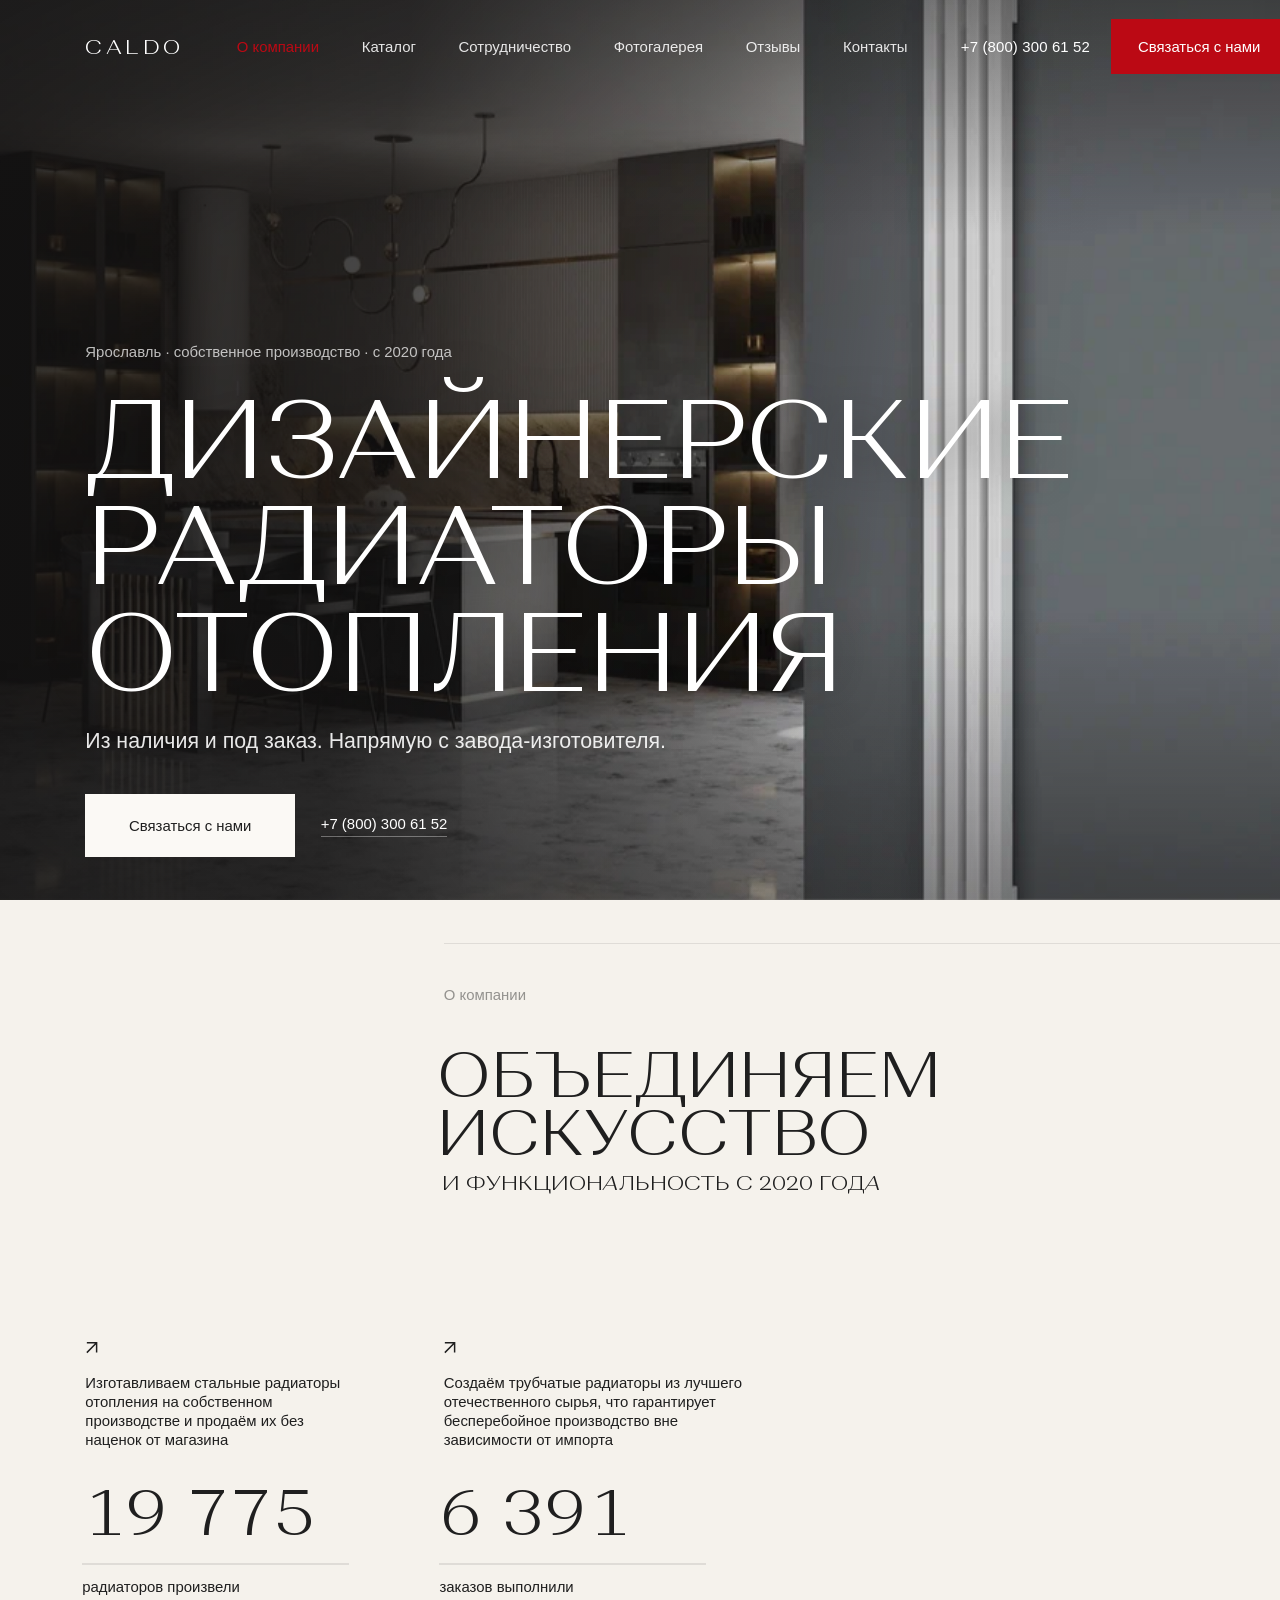
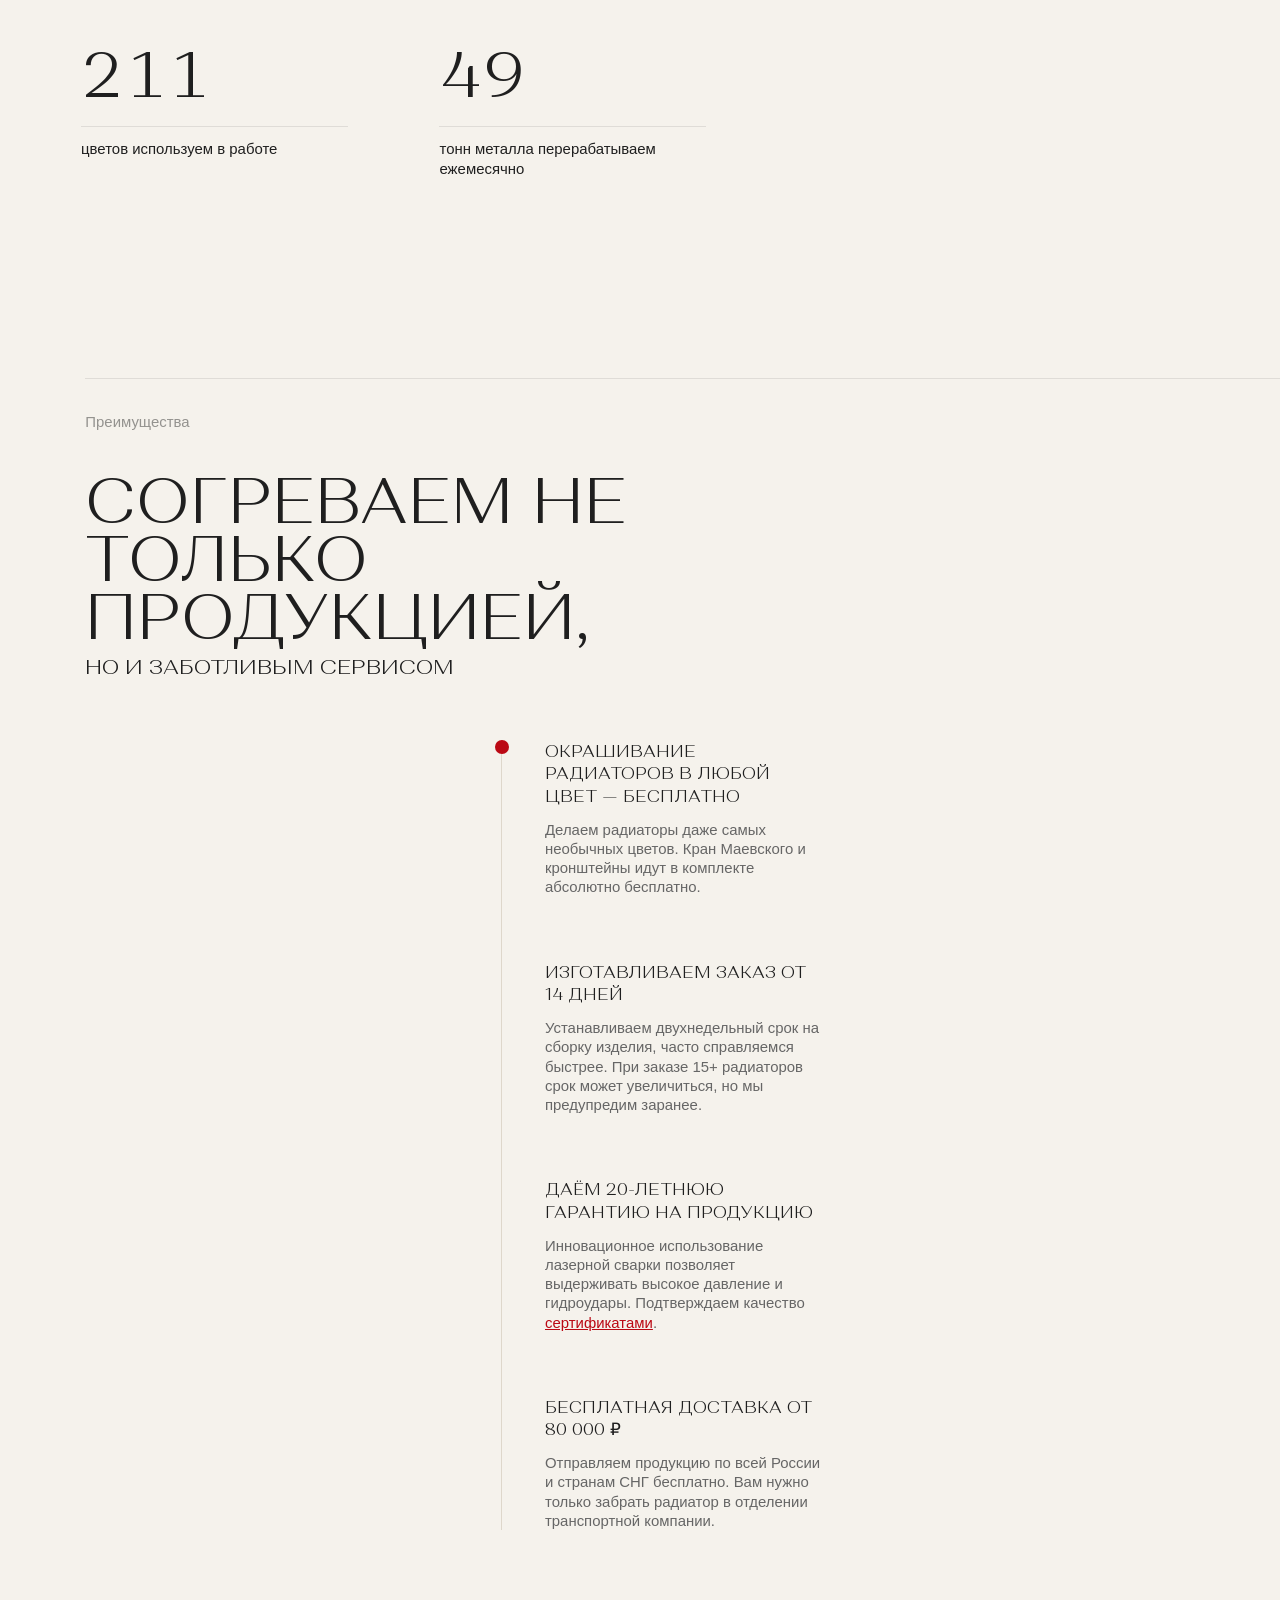
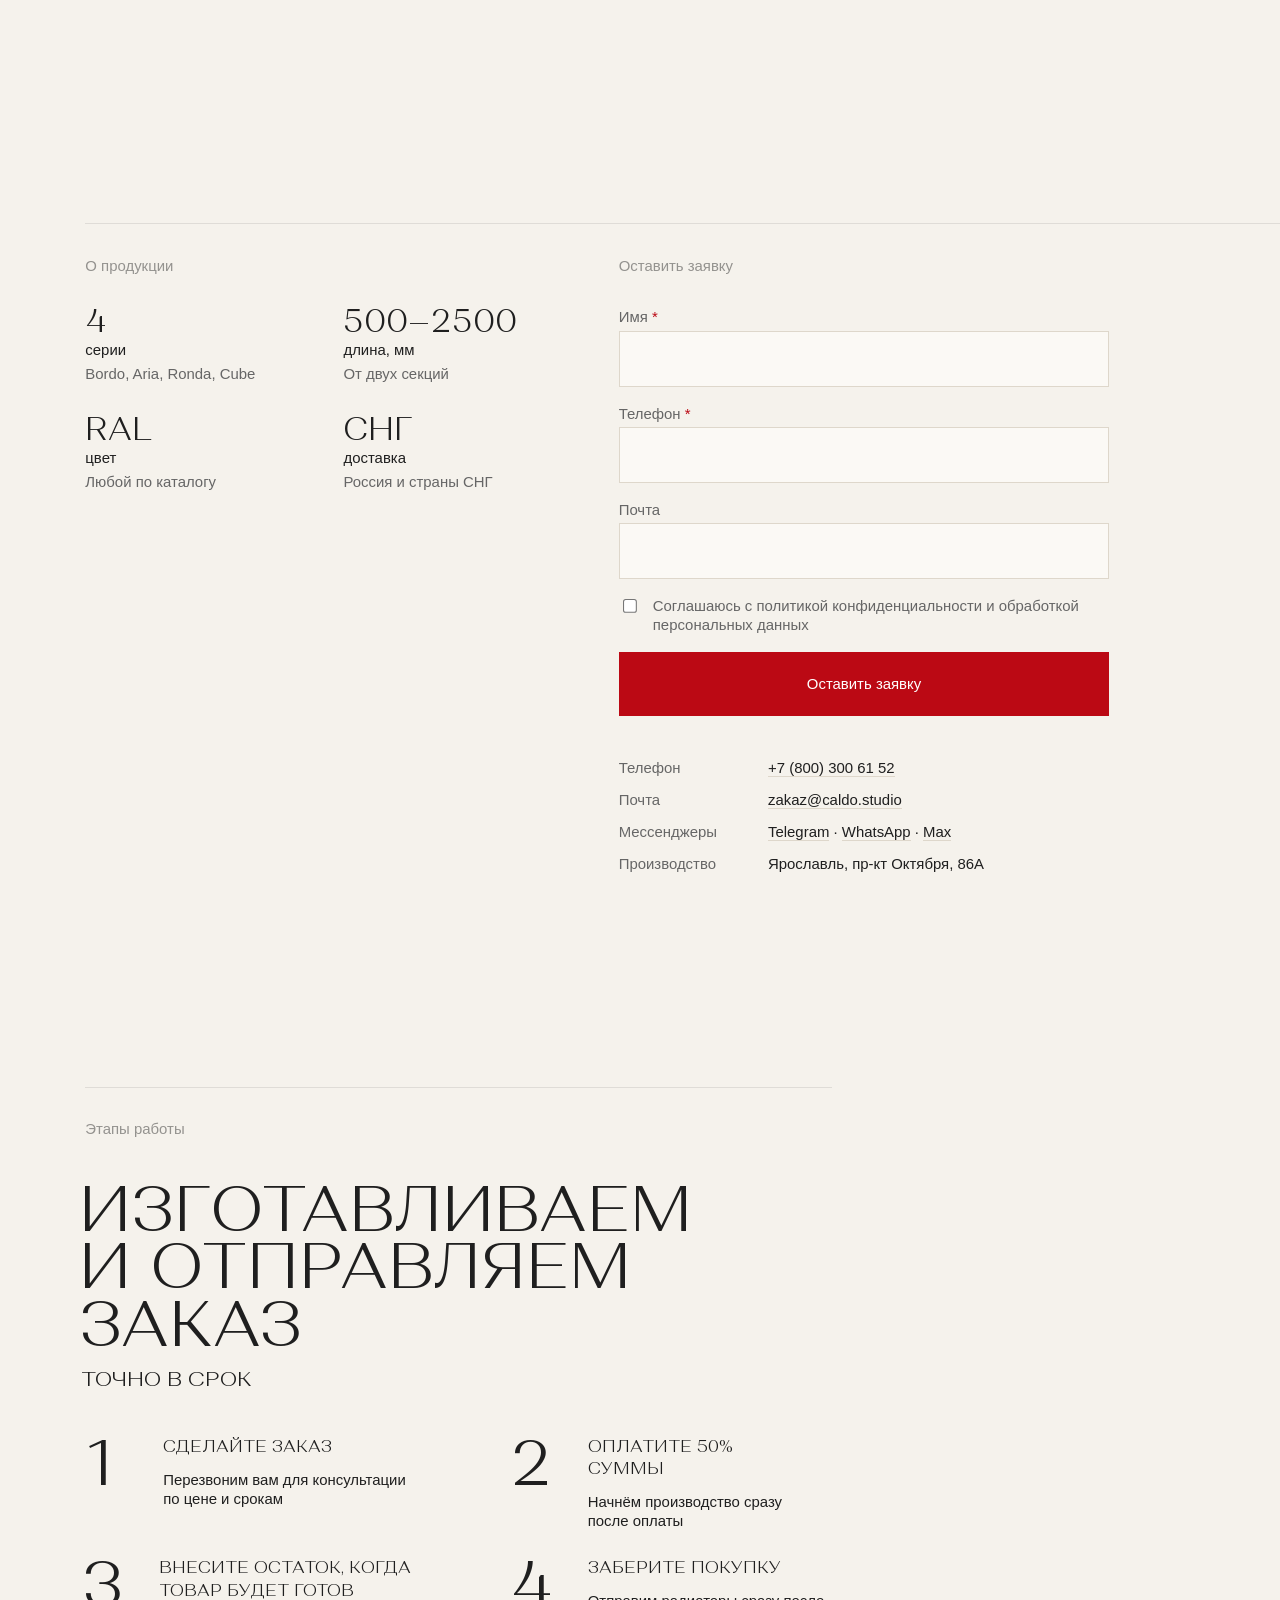
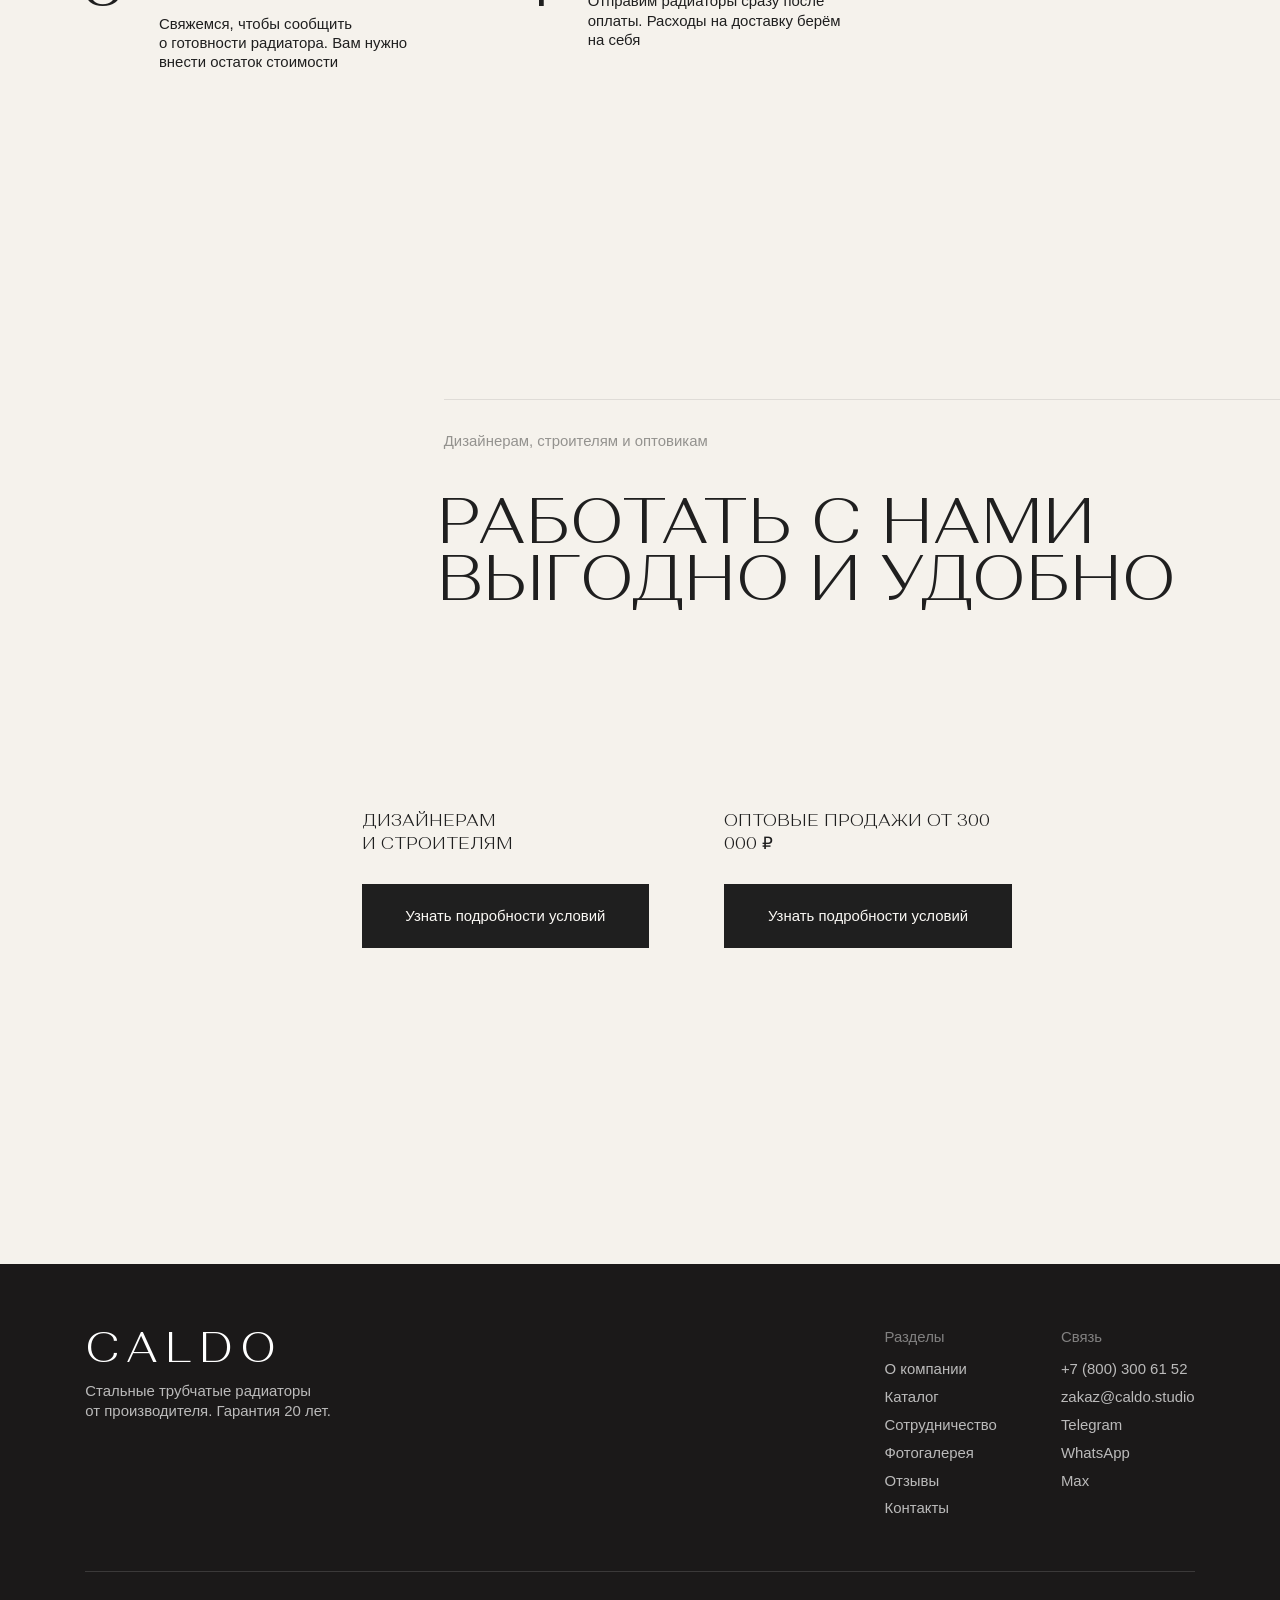
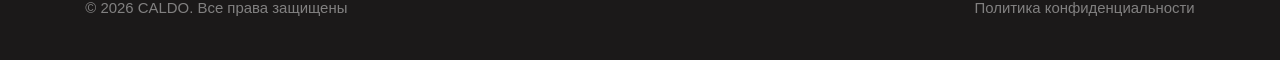
==== index.html @ fa59ad62 "Согласие на тёмной форме белым" ====
<!DOCTYPE html>
<html lang="ru">
<head>
<meta charset="utf-8">
<meta name="viewport" content="width=device-width, initial-scale=1">
<title>CALDO — дизайнерские радиаторы отопления от производителя</title>
<meta name="description" content="Дизайнерские стальные радиаторы отопления из наличия и под заказ. Напрямую с завода-изготовителя в Ярославле. Гарантия 20 лет, бесплатная доставка по РФ.">

<!-- Tilda Sans — тот же источник, что и на текущем сайте caldo.studio.
     Подключён неблокирующим способом: если CDN тормозит, страница всё равно
     рисуется, а на машинах с установленным Tilda Sans шрифт берётся локально. -->
<link rel="preconnect" href="https://static.tildacdn.com" crossorigin>
<link rel="stylesheet" href="https://static.tildacdn.com/css/fonts-tildasans.css" media="print" onload="this.media='all'">
<noscript><link rel="stylesheet" href="https://static.tildacdn.com/css/fonts-tildasans.css"></noscript>
<link rel="stylesheet" href="assets/site.css?v=48">
</head>

<body>
<script>
/* Масштаб макета под ширину окна — то же, что делает модуль ANNEXX на сайте:
   сетка 1200 растягивается на всё окно. Ниже 1200 масштаб не трогаем,
   там работают брейкпоинты. */
(function () {
  var root = document.documentElement;
  function fit() {
    var w = root.clientWidth;
    root.style.setProperty('--k', w >= 1200 ? (w / 1200).toFixed(4) : '1');
  }
  fit();
  addEventListener('resize', fit, { passive: true });
})();
</script>

<header class="header" id="header">
  <div class="shell header__inner">
    <a class="logo" href="index.html" aria-label="CALDO — на главную">Caldo</a>

    <nav class="nav" aria-label="Основная навигация">
      <ul class="nav__list">
        <li class="nav__item"><a class="nav__link" href="index.html" aria-current="page">О компании</a></li>
    <li class="nav__item"><a class="nav__link" href="catalog.html">Каталог</a></li>
    <li class="nav__item"><a class="nav__link" href="partners.html">Сотрудничество</a></li>
    <li class="nav__item"><a class="nav__link" href="gallery.html">Фотогалерея</a></li>
    <li class="nav__item"><a class="nav__link" href="reviews.html">Отзывы</a></li>
    <li class="nav__item"><a class="nav__link" href="contacts.html">Контакты</a></li>
      </ul>
    </nav>

    <div class="header__aside">
      <a class="header__phone" href="tel:+78003006152">+7 (800) 300 61 52</a>
      <a class="btn btn--primary" href="contacts.html">Связаться с нами</a>
      <button class="burger" id="burger" type="button" aria-expanded="false" aria-controls="menu" aria-label="Открыть меню разделов">
        <span></span><span></span><span></span>
      </button>
    </div>
  </div>
</header>

<div class="overlay" id="menu" data-open="false" aria-label="Разделы сайта">
  <ul class="overlay__list">
    <li><a class="overlay__link" href="index.html" aria-current="page">О компании</a></li>
    <li><a class="overlay__link" href="catalog.html">Каталог</a></li>
    <li><a class="overlay__link" href="partners.html">Сотрудничество</a></li>
    <li><a class="overlay__link" href="gallery.html">Фотогалерея</a></li>
    <li><a class="overlay__link" href="reviews.html">Отзывы</a></li>
    <li><a class="overlay__link" href="contacts.html">Контакты</a></li>
  </ul>
  <div class="overlay__contacts">
    <a href="tel:+78003006152">+7 (800) 300 61 52</a>
    <a href="mailto:zakaz@caldo.studio">zakaz@caldo.studio</a>
    <div class="overlay__messengers">
      <a href="https://t.me/caldo_studio" rel="noopener">Telegram</a>
      <a href="https://wa.me/79301040169" rel="noopener">WhatsApp</a>
      <a href="https://max.ru/id760404427099_bot" rel="noopener">Max</a>
    </div>
    <a class="btn btn--primary" href="contacts.html">Связаться с нами</a>
  </div>
</div>

<main id="top">
<!-- ============ ПЕРВЫЙ ЭКРАН ============ -->
  <section class="hero" id="hero">
    <div class="hero__media" role="img" aria-label="Дизайнерский стальной радиатор CALDO в интерьере"></div>
    <div class="hero__scrim" aria-hidden="true"></div>

    <div class="shell hero__inner">
      <div class="hero__content">
        <span class="eyebrow reveal reveal--1">Ярославль · собственное производство · с 2020 года</span>
        <h1 class="hero__title reveal reveal--2">Дизайнерские радиаторы отопления</h1>
        <p class="hero__lead reveal reveal--3">Из наличия и под заказ. Напрямую с завода-изготовителя.</p>
        <div class="hero__actions reveal reveal--4">
          <a class="btn btn--light btn--lg" href="contacts.html">Связаться с нами</a>
          <a class="hero__phone" href="tel:+78003006152">+7 (800) 300 61 52</a>
        </div>
      </div>

    </div>
  </section>

  <!-- ============ О КОМПАНИИ ============
       Артборд rec819904307 по координатам оригинала: сетка 1200,
       высота 911. Добавления по ТЗ идут ниже, отдельными блоками. -->

<!-- ============ О КОМПАНИИ ============
       Артборд rec819904307 по координатам оригинала: сетка 1200,
       высота 911. Добавления по ТЗ идут ниже, отдельными блоками. -->
  <section class="section" id="about">
    <div class="abx">
      <div class="abx__ph abx__ph--1" role="img"
           aria-label="Радиатор CALDO серии Aria в интерьере жилой комнаты"
           style="background-image: url('https://static.tildacdn.com/tild6531-3336-4562-b737-356231393737/ARIA_1_1.jpg')"></div>

      <span class="abx__rule"></span>
      <span class="section__label abx__label">О компании</span>
      <h2 class="section__title abx__title">Объединяем искусство</h2>
      <p class="section__sub abx__sub">и функцион<em>а</em>льность с 2020 год<em>а</em></p>

      <div class="abx__ph abx__ph--2" role="img"
           aria-label="Вертикальный радиатор CALDO Aria у окна"
           style="background-image: url('https://static.tildacdn.com/tild3232-3562-4463-a237-616238326337/ARIA__0000.jpeg')"></div>

      <svg class="abx__arrow abx__arrow--1" viewBox="0 0 24 24" fill="none" aria-hidden="true" focusable="false">
        <path d="M7 7h10v10M17 7L7 17" stroke="currentColor" stroke-width="1.5"/>
      </svg>
      <svg class="abx__arrow abx__arrow--2" viewBox="0 0 24 24" fill="none" aria-hidden="true" focusable="false">
        <path d="M7 7h10v10M17 7L7 17" stroke="currentColor" stroke-width="1.5"/>
      </svg>

      <p class="abx__p abx__p--1">Изготавливаем стальные радиаторы отопления на собственном
        производстве и продаём их без наценок от магазина</p>
      <p class="abx__p abx__p--2">Создаём трубчатые радиаторы из лучшего отечественного сырья,
        что гарантирует бесперебойное производство вне зависимости от импорта</p>

      <!-- Цифра, линия и подпись собраны в один блок: раньше они лежали
           отдельными элементами и на узком экране разъезжались — сначала
           шли обе цифры, потом обе подписи. -->
      <div class="abx__stat abx__stat--1">
        <span class="abx__v about__value" data-count="20000">20 000</span>
        <hr class="abx__hr">
        <span class="abx__c">радиаторов произвели</span>
      </div>
      <div class="abx__stat abx__stat--2">
        <span class="abx__v about__value" data-count="6500">6 500</span>
        <hr class="abx__hr">
        <span class="abx__c">заказов выполнили</span>
      </div>
      <div class="abx__stat abx__stat--3">
        <span class="abx__v about__value" data-count="215">215</span>
        <hr class="abx__hr">
        <span class="abx__c">цветов используем в работе</span>
      </div>
      <div class="abx__stat abx__stat--4">
        <span class="abx__v about__value" data-count="50">50</span>
        <hr class="abx__hr">
        <span class="abx__c">тонн металла перерабатываем ежемесячно</span>
      </div>
    </div>

    <div class="shell">
      <!-- ═══ ДАЛЬШЕ — ДОБАВЛЕНО ПО ТЗ, раздел 1 «Главная страница (О компании)» ═══
           «Главное фото/графика с заголовком» и «Дизайнерские радиаторы… (КНОПКА —
           СВЯЗАТЬСЯ С НАМИ)» закрыты первым экраном. Цифры — выше, с сайта.
           Ниже закрываются остальные пункты, без повторов уже сказанного. -->



      <!-- ТЗ: «наши преимущества». Контент — блок rec819904311 сайта, дословно.
           Композиция та же, что на сайте, но короче: фотографии по краям,
           посередине линия с маркером и четыре пункта. -->
      <div class="advs">
        <span class="rule"></span>
        <span class="section__label">Преимущества</span>
        <h3 class="section__title">Согреваем не только продукцией,</h3>
        <p class="advs__lead">но и заботливым сервисом</p>

        <div class="advs__body">
          <div class="advs__media advs__media--l">
            <div class="advs__ph" role="img" aria-label="Радиатор Bordo в интерьере"
                 style="aspect-ratio: 447/291; background-image: url('https://static.tildacdn.com/tild6532-3335-4834-b564-393137653266/Bordo__2.jpg')"></div>
            <div class="advs__ph" role="img" aria-label="Радиатор Bordo вертикального расположения"
                 style="aspect-ratio: 423/330; background-image: url('https://static.tildacdn.com/tild3266-3063-4362-b931-346164663039/BORDO___1.png')"></div>
          </div>

          <div class="advs__list">
            <span class="adv__runner" aria-hidden="true"></span>
            <div class="adv__item">
              <span class="adv__title">Окрашивание радиаторов в любой цвет — бесплатно</span>
              <span class="adv__text">Делаем радиаторы даже самых необычных цветов. Кран Маевского
                и кронштейны идут в комплекте абсолютно бесплатно.</span>
            </div>
            <div class="adv__item">
              <span class="adv__title">Изготавливаем заказ от 14 дней</span>
              <span class="adv__text">Устанавливаем двухнедельный срок на сборку изделия, часто
                справляемся быстрее. При заказе 15+ радиаторов срок может увеличиться,
                но мы предупредим заранее.</span>
            </div>
            <div class="adv__item">
              <span class="adv__title">Даём 20-летнюю гарантию на продукцию</span>
              <span class="adv__text">Инновационное использование лазерной сварки позволяет
                выдерживать высокое давление и гидроудары. Подтверждаем качество
                <a href="#docs">сертификатами</a>.</span>
            </div>
            <div class="adv__item">
              <span class="adv__title">Бесплатная доставка от 80 000 ₽</span>
              <span class="adv__text">Отправляем продукцию по всей России и странам СНГ бесплатно.
                Вам нужно только забрать радиатор в отделении транспортной компании.</span>
            </div>
          </div>

          <div class="advs__media advs__media--r">
            <div class="advs__ph" role="img" aria-label="Радиатор Cube"
                 style="aspect-ratio: 270/365; background-image: url('https://static.tildacdn.com/tild3438-3763-4839-b536-333234663364/Cube__3.jpg')"></div>
            <div class="advs__ph" role="img" aria-label="Радиатор Ronda"
                 style="aspect-ratio: 300/360; background-image: url('https://static.tildacdn.com/tild3032-3031-4862-a262-356662666336/Ronda__.jpg')"></div>
          </div>
        </div>
      </div>


      <!-- ТЗ: «сфера и направление деятельности», кнопка «СВЯЗАТЬСЯ С НАМИ»,
           ссылки на «О продукции» и «Контакты», гарантия и сертификаты —
           одним блоком в три колонки, а не тремя кусками подряд. -->
      <div class="prod" id="docs">
        <span class="rule"></span>

        <div class="prod__body">
          <div class="prod__col prod__col--facts">
            <span class="section__label">О продукции</span>
            <!-- Раньше это был список строк с тире. Собрано поинтами по образцу
                 уровней вознаграждения: величина, под ней что это, ниже пояснение.
                 Кегль величины 30, а не 60 — блок вспомогательный. -->
            <ul class="prod__points">
              <li>
                <span class="prod__pt-v">4</span>
                <span class="prod__pt-n">серии</span>
                <span class="prod__pt-t">Bordo, Aria, Ronda, Cube</span>
              </li>
              <li>
                <span class="prod__pt-v">500–2500</span>
                <span class="prod__pt-n">длина, мм</span>
                <span class="prod__pt-t">От двух секций</span>
              </li>
              <li>
                <span class="prod__pt-v">RAL</span>
                <span class="prod__pt-n">цвет</span>
                <span class="prod__pt-t">Любой по каталогу</span>
              </li>
              <li>
                <span class="prod__pt-v">СНГ</span>
                <span class="prod__pt-n">доставка</span>
                <span class="prod__pt-t">Россия и страны СНГ</span>
              </li>
            </ul>

          </div>

          <!-- Заявка. Поля и стиль — те же, что в форме на странице контактов -->
          <div class="prod__col prod__col--form">
            <span class="section__label">Оставить заявку</span>
            <form class="form" novalidate>
              <div class="field">
                <label class="field__label" for="lead-name">Имя <i>*</i></label>
                <input id="lead-name" name="name" type="text" autocomplete="name" required>
              </div>
              <div class="field">
                <label class="field__label" for="lead-phone">Телефон <i>*</i></label>
                <input id="lead-phone" name="phone" type="tel" autocomplete="tel" required>
              </div>
              <div class="field">
                <label class="field__label" for="lead-email">Почта</label>
                <input id="lead-email" name="email" type="email" autocomplete="email">
              </div>
              <label class="consent">
                <input type="checkbox" name="consent" required>
                <span>Соглашаюсь с политикой конфиденциальности и обработкой персональных данных</span>
              </label>
              <button class="btn btn--primary btn--lg" type="submit">Оставить заявку</button>
            </form>

            <!-- ТЗ просил ссылку на «Контакты». Ссылка-повтор убрана,
                 вместо неё сами контакты — коротко -->
            <dl class="prod__contacts">
              <dt>Телефон</dt>
              <dd><a href="tel:+78003006152">+7 (800) 300 61 52</a></dd>
              <dt>Почта</dt>
              <dd><a href="mailto:zakaz@caldo.studio">zakaz@caldo.studio</a></dd>
              <dt>Мессенджеры</dt>
              <dd>
                <a href="https://t.me/caldo_studio" rel="noopener">Telegram</a> ·
                <a href="https://wa.me/79301040169" rel="noopener">WhatsApp</a> ·
                <a href="https://max.ru/id760404427099_bot" rel="noopener">Max</a>
              </dd>
              <dt>Производство</dt>
              <dd>Ярославль, пр-кт Октября, 86А</dd>
            </dl>
          </div>
        </div>
      </div>
    </div>
  </section>

  <section class="section section--steps" id="steps">
    <!-- ============ ЭТАПЫ РАБОТЫ ============
         Блок rec819904325: линия 50, надзаголовок 81, заголовок 74/138,
         подстрока 312, четыре шага двумя парами на 376 и 490,
         фотография 879/120 размером 341 × 398. Высота 706. -->
    <div class="steps">
      <span class="steps__rule"></span>
      <span class="section__label steps__label">Этапы работы</span>
      <h2 class="section__title steps__title">Изготавливаем и&nbsp;отправляем заказ</h2>
      <p class="steps__sub">точно в&nbsp;срок</p>

      <div class="steps__item steps__item--1">
        <span class="steps__num">1</span>
        <span class="steps__name">Сделайте заказ</span>
        <p class="steps__text">Перезвоним вам для&nbsp;консультации по&nbsp;цене и&nbsp;срокам</p>
      </div>
      <div class="steps__item steps__item--2">
        <span class="steps__num">2</span>
        <span class="steps__name">Оплатите 50% суммы</span>
        <p class="steps__text">Начнём производство сразу после оплаты</p>
      </div>
      <div class="steps__item steps__item--3">
        <span class="steps__num">3</span>
        <span class="steps__name">Внесите остаток, когда товар будет готов</span>
        <p class="steps__text">Свяжемся, чтобы сообщить о&nbsp;готовности радиатора.
          Вам нужно внести остаток стоимости</p>
      </div>
      <div class="steps__item steps__item--4">
        <span class="steps__num">4</span>
        <span class="steps__name">Заберите покупку</span>
        <p class="steps__text">Отправим радиаторы сразу после оплаты.
          Расходы на&nbsp;доставку берём на&nbsp;себя</p>
      </div>

      <div class="steps__ph" role="img" aria-label="Радиатор CALDO Ronda"
           style="background-image: url('https://static.tildacdn.com/tild3961-6535-4633-b937-613463653738/Ronda___2_1.png')"></div>
    </div>

  </section>

  <section class="section section--deal">
    <!-- ============ РАБОТАТЬ С НАМИ ВЫГОДНО ============
         Блок rec819904326: линия 49, надзаголовок 80, заголовок 410/137,
         фотография 80/285 размером 500 × 416, справа два условия с кнопками.
         «Сотрудничество» у нас одна страница, поэтому обе ведут на неё. -->
    <div class="deal">
      <span class="deal__rule"></span>
      <span class="section__label deal__label">Дизайнерам, строителям и&nbsp;оптовикам</span>
      <h2 class="section__title deal__title">Работать с&nbsp;нами выгодно и&nbsp;удобно</h2>

      <!-- В оригинале у блока два снимка: Cube и Aria. На десктопе они лежат
           друг на друге на 80/285 и подменяются анимацией, на узком экране
           встают в поток — каждый над своим предложением. -->
      <div class="deal__ph deal__ph--1" role="img" aria-label="Радиаторы CALDO Cube на кухне"
           style="background-image: url('https://static.tildacdn.com/tild3732-3738-4634-a366-646633386634/Cube__3_2.png')"></div>
      <div class="deal__offer deal__offer--1">
        <span class="deal__name">Дизайнерам и&nbsp;строителям</span>
        <a class="btn btn--dark btn--lg" href="partners.html">Узнать подробности условий</a>
      </div>

      <div class="deal__ph deal__ph--2" role="img" aria-label="Радиатор CALDO Aria в интерьере"
           style="background-image: url('https://static.tildacdn.com/tild6439-3733-4564-b034-626332636531/Aria__1.jpg')"></div>
      <div class="deal__offer deal__offer--2">
        <span class="deal__name">Оптовые продажи от&nbsp;300 000 ₽</span>
        <a class="btn btn--dark btn--lg" href="partners.html">Узнать подробности условий</a>
      </div>
    </div>
  </section>
</main>

<footer class="footer">
  <div class="shell">
    <div class="footer__top">
      <div>
        <div class="footer__logo">Caldo</div>
        <p>Стальные трубчатые радиаторы<br>от производителя. Гарантия 20 лет.</p>
      </div>
      <div class="footer__cols">
        <div class="footer__col">
          <h4>Разделы</h4>
          <ul>
            <li><a href="index.html">О компании</a></li>
            <li><a href="catalog.html">Каталог</a></li>
            <li><a href="partners.html">Сотрудничество</a></li>
            <li><a href="gallery.html">Фотогалерея</a></li>
            <li><a href="reviews.html">Отзывы</a></li>
            <li><a href="contacts.html">Контакты</a></li>
          </ul>
        </div>
        <div class="footer__col">
          <h4>Связь</h4>
          <ul>
            <li><a href="tel:+78003006152">+7 (800) 300 61 52</a></li>
            <li><a href="mailto:zakaz@caldo.studio">zakaz@caldo.studio</a></li>
            <li><a href="https://t.me/caldo_studio" rel="noopener">Telegram</a></li>
            <li><a href="https://wa.me/79301040169" rel="noopener">WhatsApp</a></li>
            <li><a href="https://max.ru/id760404427099_bot" rel="noopener">Max</a></li>
          </ul>
        </div>
      </div>
    </div>
    <div class="footer__bottom">
      <span>© 2026 CALDO. Все права защищены</span>
      <a href="#">Политика конфиденциальности</a>
    </div>
  </div>
</footer>

<script src="assets/site.js?v=48"></script>
</body>
</html>
---- assets/site.css ----
/* ============================================================
   CALDO · прототип по ТЗ
   Токены — из дизайн-системы CALDO (31 переменная, см. AUDIT_LEGACY.md)
   ============================================================ */

/* Alethia Next — лицензионный веб-шрифт из поставки клиента.
   Лицензия: prototype/fonts/Web Font EULA 1.7.1.txt */
@font-face {
  font-family: 'Alethia Next Web';
  /* Файл взят с сайта клиента: поставка в prototype/fonts была другой
     сборкой — та же гарнитура, но у́же на 13 %, из-за чего заголовки
     набирались короче оригинала и иначе переносились. */
  src: url('../fonts/AlethiaNext-Light.woff') format('woff'),
       url('../fonts/alethianext-light-webfont.woff2') format('woff2');
  font-weight: 300;
  font-style: normal;
  font-display: swap;
}
/* Курсив: им набраны буквы «а» в «функционАльность» и «годА» — на сайте
   это отдельный шрифтовой файл, а не наклон, сделанный браузером */
@font-face {
  font-family: 'Alethia Next Web';
  src: url('../fonts/AlethiaNext-LightIta.woff') format('woff'),
       url('../fonts/alethianext-lightitalic-webfont.woff2') format('woff2');
  font-weight: 300;
  font-style: italic;
  font-display: swap;
}

:root {
  /* --- цвет: палитра ДС --- */
  --primary:      #1f1f1f;
  --dark:         #1b1919;
  --dark-hover:   #363636;
  --mid:          #3b3b3b;
  --muted:        #666666;
  --disabled:     #8c8c8c;
  --border:       #ded7cb;   /* тёплая граница вместо нейтральной */
  /* ТЗ: «тёплый оттенок бежеватый, но тогда ВЕЗДЕ, на всех блоках».
     На сайте бежа нет: 30 блоков залиты #f7f9f8, а body — чистый #ffffff,
     он и просвечивает «белыми участками». Здесь один фон на всю страницу. */
  --bg-light:     #f5f2ec;   /* основной беж */
  --bg-subtle:    #efeade;   /* беж на полтона глубже — подложки */
  --card:         #fbf9f5;   /* поверхности: карточки, поля, селекты */
  --white:        #ffffff;
  --accent:       #bb0914;   /* фирменный красный ДС */
  --accent-dark:  #8f0710;

  /* --- шкала отступов ДС --- */
  --s1: 4px;  --s2: 8px;  --s3: 12px; --s4: 16px; --s5: 20px;
  --s6: 24px; --s8: 30px; --s10: 40px; --s12: 50px;
  --s16: 60px; --s20: 80px; --s24: 100px;

  --radius-none: 0;
  --radius-sm: 4px;
  --radius-full: 9999px;

  --shell: 1200px;              /* ДС: контейнер 1200 */
  --gutter: var(--s20);         /* ДС: поле слева 80 */


  /* Рёбра: шаг вертикальных волосков = ритм секций радиатора */
  --rib-color: rgba(31, 31, 31, .07);

  /* Главная картинка. Заменяется одной строкой, когда заказчик пришлёт 3D. */
  /* Снимок первого экрана заменён по ТЗ: радиатор виден чётко */
  --hero-image: url('img/hero-kitchen.png');   /* путь считается от site.css */

  --font-display: 'Alethia Next Web', 'Alethia Next', 'AlethiaNext', Georgia, serif;
  --font-body: 'TildaSans', 'Tilda Sans', -apple-system, 'Segoe UI', Roboto, sans-serif;

  --header-h: 88px;
}

*, *::before, *::after { box-sizing: border-box; }

html { scroll-behavior: smooth; scroll-padding-top: var(--header-h); }
@media (prefers-reduced-motion: reduce) { html { scroll-behavior: auto; } }

/* ============================================================
   Масштаб макета. На сайте стоит модуль ANNEXX: макет нарисован на
   сетке 1200 и растягивается на всю ширину окна — при окне 1424
   всё крупнее в 1,19 раза. Без этого прототип выглядит у́же оригинала.
   Коэффициент считает скрипт внизу страницы.
   ============================================================ */
html { overflow-y: scroll; }   /* иначе появление полосы меняет ширину и масштаб пляшет */
body { zoom: var(--k, 1); }

body {
  margin: 0;
  background: var(--bg-light);
  color: var(--primary);
  font-family: var(--font-body);
  font-weight: 300;
  font-size: 14px;    /* ДС: основной текст 14 / 18 */
  line-height: 1.3;
  -webkit-font-smoothing: antialiased;
}

img { max-width: 100%; display: block; }
a { color: inherit; }

:focus-visible {
  outline: 2px solid var(--accent);
  outline-offset: 3px;
}

.shell {
  width: 100%;
  max-width: var(--shell);
  margin-inline: auto;
  padding-inline: var(--gutter);
}

.visually-hidden {
  position: absolute; width: 1px; height: 1px;
  margin: -1px; padding: 0; overflow: hidden;
  clip: rect(0 0 0 0); white-space: nowrap; border: 0;
}

/* ============================================================
   Шапка
   Решение по навигации: >=960 — полоса, <960 — бургер и оверлей.
   Представления взаимоисключающие, дублирования нет.
   ============================================================ */
.header {
  position: fixed;
  inset: 0 0 auto 0;
  z-index: 100;
  height: var(--header-h);
  display: flex;
  align-items: center;
  transition: background-color .3s ease, border-color .3s ease;
  border-bottom: 1px solid transparent;
}
.header--solid {
  background: rgba(245, 242, 236, .92);
  backdrop-filter: blur(12px);
  border-bottom-color: var(--border);
}
.header__inner {
  display: flex;
  align-items: center;
  gap: var(--s8);
  width: 100%;
}

.logo {
  font-family: var(--font-display);
  font-weight: 300;
  font-size: 20px; line-height: 1;
  letter-spacing: .16em;
  text-transform: uppercase;
  text-decoration: none;
  color: var(--white);
  transition: color .3s ease;
  flex: 0 0 auto;
}
.header--solid .logo { color: var(--primary); }

.nav { margin-inline: auto; }
.nav__list {
  display: flex;
  align-items: center;
  list-style: none;
  margin: 0;
  padding: 0;
}
.nav__link {
  display: block;
  padding: var(--s2) var(--s5);
  font-size: 14px;
  line-height: 1.3;
  white-space: nowrap;           /* «О компании» ломалось на две строки */
  text-decoration: none;
  color: rgba(255,255,255,.88);
  transition: color .2s ease;
}
.header--solid .nav__link { color: var(--muted); }
.nav__link:hover { color: var(--white); }
.header--solid .nav__link:hover { color: var(--accent); }

.header__aside {
  display: flex;
  align-items: center;
  gap: var(--s5);
  flex: 0 0 auto;
}
.header__phone {
  font-size: 14px;
  letter-spacing: .01em;
  text-decoration: none;
  white-space: nowrap;
  color: var(--white);
  transition: color .2s ease;
}
.header--solid .header__phone { color: var(--primary); }
.header__phone:hover { color: var(--accent); }

/* Кнопки */
.btn {
  display: inline-flex;
  align-items: center;
  justify-content: center;
  gap: var(--s2);
  padding: 16px var(--s6);
  line-height: 18px;
  border: 1px solid transparent;
  border-radius: var(--radius-none);
  font-family: var(--font-body);
  font-weight: 300;
  font-size: 14px;   /* ДС: кнопка TildaSans 14 */
  text-decoration: none;
  white-space: nowrap;
  cursor: pointer;
  transition: background-color .2s ease, color .2s ease, border-color .2s ease;
}
.btn--primary { background: var(--accent); color: var(--white); }
.btn--primary:hover { background: var(--accent-dark); }
.btn--light { background: var(--card); color: var(--primary); }
/* Было: на ховере кнопка становилась почти чёрной и растворялась
   в тёмном первом экране. Красный виден на любой подложке. */
.btn--light:hover { background: var(--accent); color: var(--white); }
.btn--dark { background: var(--primary); color: var(--card); }
.btn--dark:hover { background: #363636; color: var(--white); }
.btn--ghost { background: transparent; color: var(--primary); border-color: var(--primary); }
.btn--ghost:hover { background: var(--primary); color: var(--white); }
.btn--lg { padding: 20px var(--s10); font-size: 14px; }

/* Бургер */
.burger {
  display: none;
  width: 44px; height: 44px;
  padding: 0;
  background: none;
  border: 0;
  cursor: pointer;
  position: relative;
}
.burger span {
  position: absolute;
  left: 10px;
  width: 24px; height: 1px;
  background: var(--white);
  transition: transform .3s ease, opacity .2s ease, background-color .3s ease;
}
.header--solid .burger span { background: var(--primary); }
.burger span:nth-child(1) { top: 17px; }
.burger span:nth-child(2) { top: 22px; }
.burger span:nth-child(3) { top: 27px; }
.burger[aria-expanded="true"] span { background: var(--primary); }
.burger[aria-expanded="true"] span:nth-child(1) { transform: translateY(5px) rotate(45deg); }
.burger[aria-expanded="true"] span:nth-child(2) { opacity: 0; }
.burger[aria-expanded="true"] span:nth-child(3) { transform: translateY(-5px) rotate(-45deg); }

/* Поле в 80 держим только на широком экране — ДС даёт его для ≥1200 */
@media (max-width: 1199px) { :root { --gutter: var(--s10); } }

@media (max-width: 959px) {
  :root { --header-h: 72px; --gutter: var(--s5); }
  .nav, .header__aside .header__phone, .header__aside .btn { display: none; }
  /* бургер лежит внутри header__aside, поэтому вправо прижимаем сам
     блок: без этого он вставал вплотную к логотипу */
  .header__aside { margin-left: auto; }
  .burger { display: block; }
}

/* Мобильный оверлей — то же меню, второе состояние */
.overlay {
  position: fixed;
  inset: 0;
  z-index: 90;
  background: var(--bg-light);
  padding: calc(var(--header-h) + var(--s8)) var(--s5) var(--s10);
  display: flex;
  flex-direction: column;
  gap: var(--s6);
  overflow-y: auto;
  transform: translateX(100%);
  transition: transform .35s cubic-bezier(.4, 0, .2, 1);
}
.overlay[data-open="true"] { transform: translateX(0); }
.overlay__list { list-style: none; margin: 0; padding: 0; }
.overlay__list li + li { border-top: 1px solid var(--border); }
.overlay__link {
  display: block;
  padding: var(--s4) 0;
  font-family: var(--font-display);
  font-size: 24px;
  letter-spacing: .02em;
  text-transform: uppercase;
  text-decoration: none;
}
.overlay__contacts { display: flex; flex-direction: column; gap: var(--s3); margin-top: auto; }
.overlay__contacts a { text-decoration: none; font-size: 16px; }
.overlay__messengers { display: flex; gap: var(--s4); flex-wrap: wrap; }
.overlay__messengers a { font-size: 14px; color: var(--muted); }
@media (min-width: 960px) { .overlay { display: none; } }

/* ============================================================
   Первый экран
   ТЗ: картинка по длине на страницу, фокус на радиатор,
   заголовок с кнопкой действия, подложка под текстом.
   ============================================================ */
.hero {
  position: relative;
  min-height: calc(100svh / var(--k, 1));
  display: flex;
  align-items: flex-end;
  overflow: hidden;
  color: var(--white);
}
.hero__media {
  position: absolute;
  inset: 0;
  background-image: var(--hero-image);
  background-size: cover;
  background-position: 62% center;   /* кадр держит радиатор в правой трети */
  transform: scale(1.06);
  animation: heroZoom 1.6s cubic-bezier(.22, 1, .36, 1) forwards;
}
@keyframes heroZoom { to { transform: scale(1); } }

/* На телефоне кадр 1:1 обрезается по высоте, и при 62 % в окно попадала
   кухня, а радиатор уходил за правый край. Смещаем кадр на него — ТЗ
   требует, чтобы на первом экране был виден именно радиатор. */
@media (max-width: 639px) {
  .hero__media { background-position: 78% 45%; }
}

/* Подложка: слева плотнее — там текст. Требование ТЗ про читаемость. */
.hero__scrim {
  position: absolute;
  inset: 0;
  background:
    /* слева, под текстом, интерьер уходит в тень; справа радиатор остаётся
       в фокусе — затемнение туда почти не доходит */
    linear-gradient(96deg, rgba(20,19,19,.88) 0%, rgba(20,19,19,.78) 30%, rgba(20,19,19,.42) 52%, rgba(20,19,19,.06) 68%, rgba(20,19,19,0) 82%),
    linear-gradient(180deg, rgba(20,19,19,.45) 0%, rgba(20,19,19,0) 26%, rgba(20,19,19,0) 68%, rgba(20,19,19,.4) 100%);
}
.hero__inner {
  position: relative;
  z-index: 2;
  width: 100%;
  padding-top: calc(var(--header-h) + var(--s16));
  padding-bottom: var(--s10);
}
.hero__content { max-width: 780px; }

.eyebrow {
  display: block;
  font-size: 14px; line-height: 17px;    /* ДС: надзаголовок */
  color: rgba(255,255,255,.72);
  margin: 0 0 var(--s6);
}
.hero__title {
  font-family: var(--font-display);
  font-weight: 300;
  font-size: 104px;
  line-height: .96;
  letter-spacing: -.01em;
  text-transform: uppercase;
  margin: 0 0 var(--s6);
  text-shadow: 0 2px 40px rgba(27,25,25,.35);
}
.hero__lead {
  font-size: 20px; line-height: 18px;    /* ДС: подзаголовок 20 / 18 */
  color: rgba(255,255,255,.9);
  max-width: none;
  margin: 0 0 var(--s10);
}
.hero__actions {
  display: flex;
  align-items: center;
  gap: var(--s6);
  flex-wrap: wrap;
}
.hero__phone {
  font-size: 14px; line-height: 18px;
  text-decoration: none;
  color: var(--white);
  border-bottom: 1px solid rgba(255,255,255,.35);
  padding-bottom: 2px;
  transition: border-color .2s ease;
}
.hero__phone:hover { border-bottom-color: var(--white); }

/* Появление первого экрана */
.reveal { opacity: 0; transform: translateY(18px); animation: reveal .8s cubic-bezier(.22,1,.36,1) forwards; }
.reveal--1 { animation-delay: .15s; }
.reveal--2 { animation-delay: .28s; }
.reveal--3 { animation-delay: .40s; }
.reveal--4 { animation-delay: .52s; }
@keyframes reveal { to { opacity: 1; transform: none; } }

@media (prefers-reduced-motion: reduce) {
  .reveal { opacity: 1; transform: none; animation: none; }
  .hero__media { transform: none; animation: none; }
  .overlay { transition: none; }
}

/* ============================================================
   Секции-заглушки под остальные разделы ТЗ
   ============================================================ */
.section {
  position: relative;
  z-index: 2;
  padding-block: 50px 100px;    /* ДС: линия-разделитель на 50 от верха блока */
}
/* Разделитель над блоком: короткая линия ~700, а не полоса во всю ширину */
.rule, .section > .shell::before {
  content: "";
  display: block; height: 1px;
  width: calc(100% + var(--gutter));   /* от поля до края окна, как в оригинале */
  background: var(--primary); opacity: .1;
  margin-bottom: 31px;          /* ДС: надзаголовок на 81 */
}
#about > .shell::before { content: none; }
#about { padding-top: 0; }   /* артборд сам держит вертикаль от нуля */

.section__head {
  display: flex;
  align-items: baseline;
  justify-content: space-between;
  gap: var(--s6);
  flex-wrap: wrap;
  margin-bottom: var(--s10);
}
/* ДС: надзаголовок раздела — TildaSans 14/17, opacity .45, обычный регистр */
.section__label {
  display: block;
  font-size: 14px;
  line-height: 17px;
  color: var(--primary);
  opacity: .45;
}
.section__title {
  font-family: var(--font-display);
  font-weight: 300;
  font-size: 60px;                       /* ДС: 60 / 40 / 40 / 28 */
  line-height: .9;
  text-transform: uppercase;
  max-width: 700px;             /* ДС: перенос как в оригинале */
  margin: var(--s10) 0 0;       /* ДС: надзаголовок 81 → H2 138 */
  flex: 1 1 100%;
}
.section__sub {
  font-family: var(--font-display);
  font-weight: 300;
  font-size: 20px;                       /* ДС: 20 / 18 / 18 / 16 */
  line-height: .9;
  text-transform: uppercase;
  max-width: 700px;
  margin: 10px 0 var(--s8);     /* ДС: H2 246 → подзаголовок 256 */
}
.section__note { max-width: 62ch; color: var(--muted); font-size: 14px; line-height: 1.3; margin: 0 0 var(--s8); }


/* ============================================================
   О компании — артборд rec819904307 по координатам сетки 1200.
   Замерено с живого сайта: высота блока 911, фото 80/29 и 780/312,
   линия 416/40, надзаголовок 81, H2 138 шириной 580, подзаголовок 256,
   стрелки 409, абзацы 443, цифры 548 и 700, линии 612 и 764.
   ============================================================ */
.abx { position: relative; width: 1200px; height: 911px; margin-inline: auto; overflow: hidden; }
.abx > * { position: absolute; margin: 0; }

.abx__ph { background-size: cover; background-position: center; }
.abx__ph--1 { left: 80px;  top: 29px;  width: 270px; height: 360px; }
.abx__ph--2 { left: 780px; top: 312px; width: 342px; height: 410px; }

.abx__rule  { left: 416px; top: 40px;  width: 1200px; height: 1px; background: var(--primary); opacity: .1; }
.abx__label { left: 416px; top: 81px;  width: 300px; }
.abx__title { left: 410px; top: 138px; width: 580px; }
.abx__sub   { left: 414px; top: 256px; width: 430px; }
.abx__sub em { font-style: italic; }

.abx__arrow { width: 22px; height: 22px; color: var(--primary); top: 409px; }
.abx__arrow--1 { left: 75px; }
.abx__arrow--2 { left: 411px; }

.abx__p { top: 443px; font-size: 14px; line-height: 18px; }
.abx__p--1 { left: 80px;  width: 258px; }
.abx__p--2 { left: 416px; width: 298px; }

/* Пара «цифра — линия — подпись». Координаты из артборда: 548 и 700
   по вертикали, 77 и 412 по горизонтали. */
.abx__stat { display: grid; gap: 0; align-content: start; width: 260px; }
.abx__stat--1 { left: 77px;  top: 548px; }
.abx__stat--2 { left: 412px; top: 548px; }
.abx__stat--3 { left: 76px;  top: 700px; }
.abx__stat--4 { left: 412px; top: 700px; }

.abx__v {
  font-family: var(--font-display); font-weight: 300;
  font-size: 60px; line-height: 54px;
  font-variant-numeric: tabular-nums;
}

.abx__stat .abx__hr { position: static; width: 250px; margin: var(--s5) 0 var(--s3); }
.abx__hr { width: 250px; height: 1px; border: 0; background: var(--primary); opacity: .1; }

.abx__c { font-size: 14px; line-height: 18px; }

/* Ниже 1200 артборд разворачивается в поток.
   Фотографии уходят вниз, под цифры: на узком экране снимок над
   заголовком висел сам по себе — непонятно, к какому блоку он
   относится. В оригинале мобильной версии фото тоже идёт после цифр,
   как иллюстрация к уже прочитанному. */
@media (max-width: 1199px) {
  .abx {
    width: auto; height: auto; padding-inline: var(--gutter);
    display: grid; grid-template-columns: 1fr 1fr; gap: var(--s8) var(--s10);
    align-items: start;
  }
  .abx > * { position: static !important; width: auto !important; }
  /* Порядок — как в мобильной версии сайта: заголовок, оба абзаца со
     стрелками, первый снимок, цифры, второй снимок. Цифры идут по
     колонкам десктопа (20 000 и 215 слева, 6 500 и 50 справа), а не
     построчно — иначе на планшете пары разъезжаются. */
  .abx__rule     { order: 1; grid-column: 1 / span 2; }
  .abx__label    { order: 2; grid-column: 1 / span 2; }
  .abx__title    { order: 3; grid-column: 1 / span 2; }
  .abx__sub      { order: 4; grid-column: 1 / span 2; }
  .abx__arrow--1 { order: 5; }
  .abx__p--1     { order: 6; }
  .abx__arrow--2 { order: 7; }
  .abx__p--2     { order: 8; }
  .abx__ph--1    { order: 9;  grid-column: 1 / span 2; }
  .abx__stat--1  { order: 10; }
  .abx__stat--3  { order: 11; }
  .abx__stat--2  { order: 12; }
  .abx__stat--4  { order: 13; }
  .abx__ph--2    { order: 14; grid-column: 1 / span 2; }
  /* Вертикальный кадр 3:4 занимал почти весь экран телефона */
  .abx__ph { height: auto !important; aspect-ratio: 4 / 3; }
  .abx__arrow { width: 22px !important; height: 22px; margin-bottom: calc(-1 * var(--s4)); }
  .abx__stat .abx__hr { width: 100%; }
}
@media (max-width: 639px) {
  .abx { grid-template-columns: 1fr; }
  .abx > * { grid-column: 1; }
}

/* ============================================================
   Преимущества — композиция сайта, но короче оригинала:
   свой разделитель и заголовок, вертикальная линия с красным
   маркером посередине, пункты справа от неё, фотографии по краям.
   Кегли пунктов — как в оригинале: 16 / 21 капсом и 14 / 18.
   ============================================================ */
.advs { margin-top: var(--s24); }
.advs__lead {
  font-family: var(--font-display); font-weight: 300;
  font-size: 20px; line-height: 18px;    /* ДС: подзаголовок */
  text-transform: uppercase;
  max-width: 700px;
  margin: 10px 0 0;
}
.advs__body {
  display: grid;
  grid-template-columns: 340px 1fr 300px;
  column-gap: var(--s12);
  align-items: start;
  margin-top: var(--s16);
}
.advs__media { display: grid; gap: var(--s12); }
.advs__media--r { padding-top: var(--s24); }
.advs__ph { background-size: cover; background-position: center; }

/* Лента пунктов: линия слева, маркер едет по ней при скролле */
.advs__list {
  position: relative;
  border-left: 1px solid var(--border);
  padding-left: var(--s10);
  display: grid; gap: var(--s16);
}
.advs__list .adv__runner { position: absolute; left: -7px; top: 0; }

/* ============================================================
   О продукции — один блок вместо трёх кусков вразброс.
   Три колонки сетки 1200: факты · гарантия · сертификат.
   Гарантия набрана тем же приёмом, что цифры «О компании»
   (ui/counter из UI Kit: Alethia 60), поэтому блок читается
   как часть страницы, а не как вставка.
   ============================================================ */
.prod { margin-top: var(--s24); }
.prod__body {
  display: grid; grid-template-columns: 500px 1fr;
  column-gap: 0; align-items: start;
  margin-top: var(--s8);
}
.prod__col { display: grid; align-content: start; }
.prod__col--facts { width: 460px; }
.prod__col--term  { width: 300px; }

/* Поинты «О продукции»: величина — что это — пояснение.
   Тот же приём, что в уровнях вознаграждения, только вдвое мельче:
   30 против 60, блок вспомогательный и не должен спорить с заголовком. */
.prod__points {
  list-style: none; margin: 0; padding: 0;
  display: grid; grid-template-columns: 1fr 1fr; gap: var(--s8) var(--s6);
}
.prod__points li { display: grid; gap: var(--s1); }
.prod__pt-v {
  font-family: var(--font-display); font-weight: 300;
  font-size: 30px; line-height: 27px;
  font-variant-numeric: tabular-nums;
}
.prod__pt-n { font-size: 14px; line-height: 18px; }
.prod__pt-t { font-size: 14px; line-height: 18px; color: var(--muted); }

/* Контакты коротко — вместо ссылки-повтора «Контакты» */
.prod__contacts {
  margin: var(--s10) 0 0;
  display: grid; grid-template-columns: 120px 1fr; gap: var(--s3) var(--s5);
  font-size: 14px; line-height: 18px;
}
.prod__contacts dt { color: var(--muted); }
.prod__contacts dd { margin: 0; }
.prod__contacts a { color: inherit; text-decoration: none; border-bottom: 1px solid var(--border); }
.prod__contacts a:hover { color: var(--accent); border-bottom-color: var(--accent); }

/* Заявка справа от фактов. Поля те же, что в форме контактов */
.prod__col--form { width: 460px; }
.prod__col--form .form { max-width: none; }
/* Надзаголовок — первая строка каждой колонки, поэтому «О продукции»
   и «Оставить заявку» стоят на одной линии */
.prod__col > .section__label { display: block; margin-bottom: var(--s8); }

@media (max-width: 1199px) {
  .prod__body { grid-template-columns: 1fr 1fr; row-gap: var(--s12); column-gap: var(--s10); }
  .prod__col--facts, .prod__col--form { width: auto; }
}
@media (max-width: 639px) {
  .prod__body { grid-template-columns: 1fr; }
}

/* Ниже 1200 фотографии и пункты чередуются — фото, пункт, фото, пункт,
   как в мобильной версии сайта. Раньше все четыре снимка стояли
   отдельными пачками до и после текста и ни к чему не относились.
   display: contents вынимает фото и пункты из своих контейнеров,
   и они становятся соседями в одной колонке. */
@media (max-width: 1199px) {
  /* align-items из базового правила — start; во флексе это схлопнуло бы
     фото по ширине до нуля, а с ним и высоту по aspect-ratio */
  .advs__body { display: flex; flex-direction: column; gap: var(--s10); align-items: stretch; }
  .advs__media, .advs__list { display: contents; }
  .advs__list .adv__runner { display: none; }   /* бегунок живёт на линии, а линии тут нет */
  .advs__media--r { padding-top: 0; }
  .advs__ph { aspect-ratio: 4 / 3 !important; }

  .advs__media--l .advs__ph:nth-of-type(1) { order: 1; }
  .advs__list .adv__item:nth-of-type(1)    { order: 2; }
  .advs__media--l .advs__ph:nth-of-type(2) { order: 3; }
  .advs__list .adv__item:nth-of-type(2)    { order: 4; }
  .advs__media--r .advs__ph:nth-of-type(1) { order: 5; }
  .advs__list .adv__item:nth-of-type(3)    { order: 6; }
  .advs__media--r .advs__ph:nth-of-type(2) { order: 7; }
  .advs__list .adv__item:nth-of-type(4)    { order: 8; }

  .prod__body { grid-template-columns: 1fr; row-gap: var(--s10); }
}
@media (max-width: 639px) {
  .docs__row { grid-template-columns: 1fr; }
}

/* Преимущества — композиция блока rec819904311: фотоколлаж по краям,
   в центре вертикальная линия с красным маркером и четыре пункта */
.adv__ph { background-size: cover; background-position: center; }
.adv__list { position: relative; }
/* Красный маркер едет по линии при скролле — как в оригинале */
.adv__runner {
  position: absolute;
  left: calc(-1 * var(--s8) - 7px + var(--s8) - 32px);
  left: -7px;
  top: 0;
  width: 13px; height: 13px;
  border-radius: 50%;
  background: var(--accent);
  will-change: transform;
}
.adv__item {
  position: relative;
  opacity: 0;
  transform: translateY(28px);
  transition: opacity .7s ease, transform .7s cubic-bezier(.22, 1, .36, 1);
}
.adv__item.is-in { opacity: 1; transform: none; }
.adv__ph { will-change: transform; }

@media (prefers-reduced-motion: reduce) {
  .adv__item { opacity: 1; transform: none; transition: none; }
  .adv__runner { display: none; }
}
.adv__title {
  display: block;
  font-family: var(--font-display); font-weight: 300;
  font-size: 16px; line-height: 21px;    /* ДС: 16 / 21 */
  text-transform: uppercase;
  margin-bottom: var(--s3);
}
.adv__text { display: block; font-size: 14px; line-height: 18px; color: var(--muted); }
.adv__text a { color: var(--accent); }

@media (max-width: 959px) {
  .adv { grid-template-columns: 1fr 1fr; column-gap: var(--s6); row-gap: var(--s10); }
  .adv__media { grid-template-columns: 1fr 1fr; gap: var(--s4); grid-column: 1 / span 2; margin-top: 0; }
  .adv__media--l { order: 1; }
  .adv__list { order: 2; grid-column: 1 / span 2; margin-top: 0; gap: var(--s12); }
  .adv__media--r { order: 3; }
}

/* Добавлено по ТЗ — в оригинале в блоке нет ни кнопки, ни ссылок */
.about__actions {
  display: flex; align-items: center; gap: var(--s6); flex-wrap: wrap;
  margin-top: var(--s16); padding-top: var(--s8);
  border-top: 1px solid var(--border);
}
.about__link { font-size: 14px; text-decoration: none; border-bottom: 1px solid var(--border); padding-bottom: 2px; }
.about__link:hover { color: var(--accent); border-bottom-color: var(--accent); }
.about__docs { margin-top: var(--s10); max-width: 60ch; }
.about__docs h3 {
  font-size: 14px; line-height: 17px;    /* ДС: надзаголовок */
  color: var(--disabled); font-weight: 300; margin: 0 0 var(--s3);
}
.about__docs p { margin: 0 0 var(--s4); color: var(--muted); }

/* Между 960 и 1199 колонки становятся тянущимися: фиксированные 336/364/342
   в контейнер уже не помещаются */
@media (max-width: 1199px) {
  .about { grid-template-columns: 1fr 1fr 300px; column-gap: var(--s8); }
  .about__photo--1 { width: auto; }
  .rule, .section > .shell::before { width: 100%; }
}

@media (max-width: 959px) {
  .about { grid-template-columns: 1fr 1fr; column-gap: var(--s10); row-gap: var(--s8); }
  .about__photo--1 { grid-column: 1 / span 2; aspect-ratio: 16 / 9; }
  .about__head { grid-column: 1 / span 2; grid-row: 2; }
  .about__col--1 { grid-row: 3; }
  .about__col--2 { grid-row: 3; }
  .about__photo--2 { grid-column: 1 / span 2; grid-row: 4; aspect-ratio: 16 / 9; }
  .about__fig--1, .about__fig--2 { grid-row: 5; }
  .about__fig--3, .about__fig--4 { grid-row: 6; }
}
@media (max-width: 479px) {
  .about { grid-template-columns: 1fr; }
  .about__photo--1, .about__head, .about__photo--2 { grid-column: 1; }
  .about__col--1, .about__col--2,
  .about__fig--1, .about__fig--2, .about__fig--3, .about__fig--4 { grid-column: 1; grid-row: auto; }
}


/* Кегли по брейкпоинтам — ДС. Раньше это делал clamp, но под масштабом
   макета vw-единицы считаются дважды, поэтому значения заданы явно. */
@media (max-width: 1199px) {
  .section__title, .about__value { font-size: 40px; line-height: 36px; }
  .section__sub, .about__subtitle { font-size: 18px; line-height: 16px; }
  .hero__title { font-size: clamp(40px, 7.2vw, 104px); }
}
@media (max-width: 639px) {
  .section__title, .about__value { font-size: 28px; line-height: 25px; }
  .section__sub, .about__subtitle { font-size: 16px; line-height: 14px; }
}

/* ============================================================
   Линейки — переделка блоков rec819904313 / rec819904314 / t744 / t030
   ============================================================ */
.tabs {
  display: flex; flex-wrap: wrap;
  border-bottom: 1px solid var(--border);
  margin: var(--s10) 0 var(--s10);
}
.tab {
  appearance: none; background: none; cursor: pointer;
  border: 0; border-bottom: 1px solid transparent; margin-bottom: -1px;
  font-family: var(--font-display); font-weight: 300;
  font-size: 16px; line-height: 21px; letter-spacing: .06em; text-transform: uppercase;
  color: var(--muted);
  padding: var(--s4) var(--s10) var(--s4) 0;
  transition: color .2s ease, border-color .2s ease;
}
.tab + .tab { padding-left: var(--s10); }
.tab:hover { color: var(--primary); }
.tab[aria-selected="true"] { color: var(--primary); border-bottom-color: var(--primary); }

.product { display: grid; grid-template-columns: 2fr 1fr; gap: var(--s12); align-items: start; }
.product__photo {
  aspect-ratio: 4 / 3;
  background-size: cover; background-position: center;
  background-color: var(--bg-subtle);
}
.product__thumbs { display: flex; gap: var(--s2); margin-top: var(--s2); }
.product__thumb {
  width: 92px; aspect-ratio: 1;
  background-size: cover; background-position: center;
  cursor: pointer; opacity: .55;
  border: 0; padding: 0;
  transition: opacity .2s ease, outline-color .2s ease;
  outline: 1px solid transparent;
}
.product__thumb:hover { opacity: .85; }
.product__thumb.is-on { opacity: 1; outline-color: var(--primary); }

.product__name {
  font-family: var(--font-display); font-weight: 300;
  font-size: 20px; line-height: 18px;    /* ДС: подзаголовок */
  text-transform: uppercase; margin: 0;
}
.product__sku { font-size: 14px; color: var(--muted); margin-top: var(--s2); }
.product__price {
  font-family: var(--font-display); font-weight: 300;
  font-size: 20px; line-height: 18px; font-variant-numeric: tabular-nums;
  color: var(--accent); margin-top: var(--s5);
}
.product__pricenote { font-size: 14px; color: var(--muted); margin-top: var(--s2); }

.opts { display: grid; gap: var(--s4); margin-top: var(--s6); }
.opt { display: grid; gap: var(--s1); }
.opt > span { font-size: 14px; color: var(--muted); }
.opt select {
  height: 46px; padding: 0 var(--s3);
  border: 1px solid var(--border); border-radius: var(--radius-none);
  background: var(--card); color: var(--primary);
  font-family: var(--font-body); font-weight: 300; font-size: 14px; line-height: 18px;
}
.opt select:focus { border-color: var(--primary); outline: none; }

.product__result {
  margin-top: var(--s5); padding: var(--s4) 0;
  border-top: 1px solid var(--border); border-bottom: 1px solid var(--border);
  font-size: 14px;
}
.product__cta { margin-top: var(--s6); width: 100%; }
.product__hint { font-size: 14px; color: var(--muted); margin: var(--s3) 0 0; }

.product__desc { margin-top: var(--s10); max-width: 78ch; color: var(--muted); }
.product__desc b { color: var(--primary); font-weight: 300; }
/* Параметры серии: подпись полужирная, значение обычным — как в оригинале */
.params { display: grid; gap: var(--s1); margin-top: var(--s6); font-size: 14px; line-height: 18px; }
.params p { margin: 0; }
.params b { font-weight: 600; }

/* Примечания под параметрами */
.notes { display: grid; gap: var(--s3); margin-top: var(--s6); font-size: 14px; line-height: 18px; }
.notes p { margin: 0; }


.stub {
  border: 1px dashed var(--border);
  padding: var(--s10);
  color: var(--disabled);
  font-size: 14px;
}

.rating { display: flex; align-items: baseline; gap: var(--s4); margin-bottom: var(--s6); }
.rating__score { font-family: var(--font-display); font-size: 60px; line-height: .9; }
.rating__meta { color: var(--muted); font-size: 14px; }
.sources { display: flex; gap: var(--s6); flex-wrap: wrap; margin-bottom: var(--s8); }
.sources a { font-size: 14px; }

/* Форма */
.form { display: grid; gap: var(--s4); max-width: 460px; }
.field { display: flex; flex-direction: column; gap: var(--s1); }
.field__label { font-size: 14px; color: var(--muted); }
.field__label i { font-style: normal; color: var(--accent); }
.field input {
  height: 52px;
  padding: 0 var(--s4);
  border: 1px solid var(--border);
  border-radius: var(--radius-none);
  background: var(--card);
  font-family: var(--font-body);
  font-weight: 300;
  font-size: 16px;
  color: var(--primary);
}
.field input:focus { border-color: var(--primary); outline: none; }
.consent { display: flex; gap: var(--s3); align-items: flex-start; font-size: 14px; color: var(--muted); }
.consent input { margin-top: 3px; }

.contacts-grid { display: grid; grid-template-columns: 1fr 1fr; gap: var(--s16); }
@media (max-width: 959px) { .contacts-grid { grid-template-columns: 1fr; gap: var(--s10); } }
.contact-block + .contact-block { margin-top: var(--s8); }
.contact-block h3 {
  font-size: 14px; line-height: 17px;    /* ДС: надзаголовок */
  color: var(--disabled); margin: 0 0 var(--s2); font-weight: 300;
}
.contact-block p, .contact-block a { margin: 0; font-size: 14px; text-decoration: none; }
.contact-block a:hover { color: var(--accent); }

/* Подвал */
.footer {
  position: relative;
  z-index: 2;
  background: var(--dark);
  color: rgba(255,255,255,.7);
  padding-block: var(--s16) var(--s10);
  font-size: 14px;
}
.footer a { text-decoration: none; }
.footer a:hover { color: var(--white); }
.footer__top { display: flex; justify-content: space-between; gap: var(--s10); flex-wrap: wrap; margin-bottom: var(--s12); }
.footer__logo { font-family: var(--font-display); font-size: 40px; line-height: .9; letter-spacing: .16em; color: var(--white); text-transform: uppercase; }
.footer__cols { display: flex; gap: var(--s16); flex-wrap: wrap; }
.footer__col h4 { font-size: 14px; line-height: 17px;    /* ДС: надзаголовок */ color: rgba(255,255,255,.45); margin: 0 0 var(--s3); font-weight: 300; }
.footer__col ul { list-style: none; margin: 0; padding: 0; display: grid; gap: var(--s2); }
.footer__bottom { display: flex; justify-content: space-between; gap: var(--s6); flex-wrap: wrap; padding-top: var(--s6); border-top: 1px solid rgba(255,255,255,.14); font-size: 14px; color: rgba(255,255,255,.45); }
.footnote { font-size: 12px; line-height: 18px; color: rgba(255,255,255,.35); margin-top: var(--s4); max-width: 60ch; }


/* ============================================================
   Многостраничник: на внутренних страницах шапка непрозрачная
   сразу, а содержимое начинается под ней.
   ============================================================ */
.page { padding-top: var(--header-h); }
.nav__link[aria-current="page"] { color: var(--accent); }
.header--solid .nav__link[aria-current="page"] { color: var(--accent); }
.overlay__link[aria-current="page"] { color: var(--accent); }

/* На внутренних страницах первая секция идёт сразу под шапкой —
   разделитель над ней ничего не отделяет */
.page > .section:first-child > .shell::before { content: none; }
.page > .section:first-child { padding-top: 30px; }

/* ============================================================
   Контакты в конце страницы — артборд rec632091629 со страницы
   «Оптовикам»: сетка 1200, фотография уходит за левый край.
   ============================================================ */
.section--cta { padding-block: 0; }
.cta {
  position: relative;
  width: 1200px; height: 820px;
  margin-inline: auto;
  overflow: hidden;
}
.cta > * { position: absolute; margin: 0; }
.cta__ph {
  left: 80px; top: 138px; width: 300px; height: 560px;
  background-size: cover;
  background-position: 58% center;   /* кадр по радиатору */
}
.cta__rule  { left: 416px; top: 50px; width: 800px; height: 1px;
  background: var(--primary); opacity: .1; }
.cta__label { left: 416px; top: 81px; width: 216px; }
.cta__title { left: 410px; top: 138px; width: 611px; }
.cta__text  { left: 417px; top: 312px; width: 500px;
  font-family: var(--font-display); font-weight: 300;
  font-size: 20px; line-height: 24px; }
.cta__form  { left: 417px; top: 400px; width: 442px; max-width: none; }

/* На телефоне снимок уходит под форму — как в мобильной версии сайта:
   сначала заголовок и поля, фотография замыкает блок */
@media (max-width: 1199px) {
  .cta__rule  { order: 1; }
  .cta__label { order: 2; }
  .cta__title { order: 3; }
  .cta__text  { order: 4; }
  .cta__form  { order: 5; }
  .cta__ph    { order: 6; }
}

@media (max-width: 1199px) {
  .section--cta { padding-block: 50px 100px; }
  .cta {
    width: auto; height: auto; padding-inline: var(--gutter);
    display: grid; gap: var(--s8);
  }
  .cta > * { position: static !important; width: auto !important; }
  .cta__ph { height: 320px !important; }
  .cta__form { max-width: 460px; }
}

/* ============================================================
   Вознаграждения — артборд rec632151438 со страницы «Дизайнерам».
   Сетка 1200, высота 1335. Три уровня цифрами по 150 px,
   ниже тёмная плашка с формой поверх фотографии.
   ============================================================ */
.section--rew { padding-block: 0; }
.rew {
  position: relative;
  width: 1200px; height: 760px;   /* форма убрана, остались уровни */
  margin-inline: auto;
  overflow: hidden;
}
.rew > * { position: absolute; margin: 0; }

.rew__rule  { left: 80px; top: 100px; width: 1200px; height: 1px;
  background: var(--primary); opacity: .1; }
.rew__label { left: 80px; top: 131px; width: 241px; }
.rew__title { left: 75px; top: 188px; width: 855px; }
.rew__sub {
  left: 79px; top: 308px; width: 564px;
  font-family: var(--font-display); font-weight: 300;
  font-size: 20px; line-height: 24px; text-transform: uppercase;
}

/* Уровни: три колонки потоком на отметке 399, ширина по сетке.
   Раньше цифра, название и описание стояли по своим координатам
   и наезжали, если название переносилось на две строки. */
.rew__levels {
  left: 75px; top: 399px; width: 1045px;
  display: grid; grid-template-columns: repeat(3, 1fr);
  column-gap: var(--s10); align-items: start;
}
.rew__lvl { display: grid; gap: var(--s5); align-content: start; }
.rew__num {
  font-family: var(--font-display); font-weight: 300;
  font-size: 150px; line-height: 135px;
  font-variant-numeric: tabular-nums;
}
.rew__lvl-name {
  font-family: var(--font-display); font-weight: 300;
  font-size: 20px; line-height: 22px;
  max-width: 26ch;
}
.rew__txt { margin: 0; font-size: 14px; line-height: 18px; max-width: 30ch; }

.rew__ph {
  left: 78px; top: 725px; width: 1043px; height: 510px;
  background-size: cover; background-position: center;
}
.rew__panel { left: 78px; top: 725px; width: 652px; height: 510px; background: var(--dark); }

.rew__lead {
  left: 138px; top: 785px; width: 360px; z-index: 1;
  font-family: var(--font-display); font-weight: 300;
  font-size: 20px; line-height: 24px; color: var(--white);
}
.rew__form { left: 138px; top: 873px; width: 444px; max-width: none; z-index: 1; }

/* Поля на тёмном: без рамки и заливки, только линия снизу — как на сайте */
.form--dark input[type="text"],
.form--dark input[type="tel"],
.form--dark input[type="email"] {
  background: transparent; color: var(--white);
  border: 0; border-bottom: 1px solid rgba(255,255,255,.5);
  padding: 0 0 var(--s3); height: 40px;
}
.form--dark input::placeholder { color: rgba(255,255,255,.6); }
.form--dark input:focus { border-bottom-color: var(--white); outline: none; }
.form--dark .field { gap: 0; }
/* Код и номер — одной строкой, иначе они стоят на разной высоте */
.form--dark .field--phone {
  /* без flex-direction строка наследовала column от .field,
     и код оказывался НАД номером, а не слева */
  display: flex; flex-direction: row; align-items: center; gap: var(--s2);
  border-bottom: 1px solid rgba(255,255,255,.5);
  height: 40px;
}
.form--dark .field--phone .field__code {
  position: static; transform: none; top: auto; left: auto;
  flex: 0 0 auto; order: -1;
  font-size: 14px; line-height: 18px; color: var(--white);
}
.form--dark .field--phone input {
  flex: 1 1 auto; min-width: 0;
  border-bottom: 0; padding: 0; height: auto;
}
.form--dark .field--phone:focus-within { border-bottom-color: var(--white); }
.form--dark .consent { color: rgba(255,255,255,.85); }
.form--dark .consent a { color: var(--white); border-bottom: 1px solid rgba(255,255,255,.5); text-decoration: none; }
.form--dark .consent input { width: 18px; height: 18px; accent-color: var(--white); }
.form--dark .btn--dark { background: var(--dark); color: var(--card); }
.form--dark .btn--dark:hover { background: #363636; color: var(--white); }
.form--dark .form, .form--dark { gap: var(--s6); }

/* Телефон и на светлой форме — с кодом слева */
.field--phone { position: relative; }
.field--phone .field__code { position: absolute; left: var(--s3); top: 50%; transform: translateY(-50%); font-size: 14px; color: var(--muted); }
.field--phone input { padding-left: 40px; }

@media (max-width: 1199px) {
  .section--rew { padding-block: 50px 100px; }
  /* обычный поток: сетка из трёх колонок оставалась от десктопа
     и зажимала уровни в первую колонку */
  .rew {
    width: auto; height: auto; padding-inline: var(--gutter);
    display: block;
  }
  .rew > * + * { margin-top: var(--s10); }
  .rew > * { position: static !important; width: auto !important; }
  .rew__levels { display: grid; grid-template-columns: 1fr; row-gap: var(--s10); }
  .rew__num { font-size: 70px; line-height: 63px; }
  .rew__panel { display: none; }
  .rew__ph { height: 280px !important; }
}
@media (max-width: 639px) {
  .rew { grid-template-columns: 1fr; }
  .rew__rule, .rew__label, .rew__title, .rew__sub,
  .rew__ph, .rew__panel, .rew__lead, .rew__form { grid-column: 1; }
}

/* ============================================================
   Первый блок «Сотрудничества» — композиция rec632091554
   со страницы «Оптовикам». Сетка 1200, высота 542.
   ============================================================ */
.section--par { padding-block: 0; }
.par {
  position: relative;
  width: 1200px; height: 542px;
  margin-inline: auto;
  overflow: hidden;
}
.par > * { position: absolute; margin: 0; }
.par__title {
  left: 74px; top: 228px; width: 987px;
  font-size: 90px; line-height: 81px;   /* кегль блока на сайте */
}
.par__sub {
  left: 81px; top: 402px; width: 706px;
  font-family: var(--font-display); font-weight: 300;
  font-size: 20px; line-height: 18px; text-transform: uppercase;
}
.par__note { left: 819px; top: 152px; width: 250px; font-size: 14px; line-height: 18px; }
.par__btn { top: 440px; width: 214px; height: 44px; padding: 0; }
.par__btn--1 { left: 80px; }
.par__btn--2 { left: 304px; }

@media (max-width: 1199px) {
  .section--par { padding-block: 50px 100px; }
  .par {
    width: auto; height: auto; padding-inline: var(--gutter);
    display: grid; gap: var(--s6);
  }
  .par > * { position: static !important; width: auto !important; }
  .par__title { font-size: 40px; line-height: 36px; }
  .par__btn { width: auto !important; justify-self: start; padding: 0 var(--s6); }
}
@media (max-width: 639px) { .par__title { font-size: 28px; line-height: 25px; } }

/* Обложка под первым экраном «Сотрудничества» */
.section--cover { padding-block: 0; }
.cover__ph {
  height: 420px;
  background-size: cover; background-position: center;
}
@media (max-width: 959px) { .cover__ph { height: 300px; } }

/* В артбордах ширина заголовка задана координатами, ограничение в 700 мешает */
.par__title, .rew__title, .cta__title, .abx__title,
.gal__title, .rev__title, .con__title { max-width: none; }

/* ============================================================
   Фотогалерея — артборд rec632091605. Сетка 1200, высота 904:
   слайдер 480/352 размером 720×432, два снимка слева.
   ============================================================ */
.section--gal { padding-block: 0; }
.gal {
  position: relative;
  width: 1200px; height: 904px;
  margin-inline: auto;
  overflow: hidden;
}
.gal > * { position: absolute; margin: 0; }
.gal__rule  { left: 416px; top: 50px; width: 1200px; height: 1px;
  background: var(--primary); opacity: .1; }
.gal__label { left: 416px; top: 81px; width: 294px; }
.gal__title { left: 410px; top: 138px; width: 570px; }
.gal__sub {
  left: 415px; top: 256px; width: 305px;
  font-family: var(--font-display); font-weight: 300;
  font-size: 20px; line-height: 18px; text-transform: uppercase;
}
.gal__ph { background-size: cover; background-position: center; }
.gal__ph--1 { left: 81px; top: 237px; width: 200px; height: 270px; }
.gal__ph--2 { left: 80px; top: 544px; width: 300px; height: 240px; }
.gal__slider { left: 480px; top: 352px; width: 720px; height: 432px; }

/* Слайдер: кадры сменяются сами, стрелки внутри кадра — как в оригинале */
.slider { position: relative; overflow: hidden; }
.slider__track { position: absolute; inset: 0; }
.slider__slide {
  position: absolute; inset: 0;
  background-size: cover; background-position: center;
  opacity: 0; transition: opacity .5s ease;
}
.slider__slide.is-on { opacity: 1; }
.slider__arrow {
  position: absolute; top: 50%; transform: translateY(-50%);
  width: 30px; height: 30px; padding: 0;
  border: 0; cursor: pointer;
  background: rgba(210,210,210,.8);
}
.slider__arrow:hover { background: rgba(210,210,210,.5); }
.slider__arrow::before {
  content: ""; position: absolute; inset: 0;
  background: no-repeat center / 11px 18px;
}
.slider__arrow--prev { left: 20px; }
.slider__arrow--next { right: 20px; }
.slider__arrow--prev::before {
  background-image: url("data:image/svg+xml,%3Csvg xmlns='http://www.w3.org/2000/svg' viewBox='0 0 8 14'%3E%3Cpath d='M7 1L1 7l6 6' stroke='%231f1f1f' stroke-width='1' fill='none'/%3E%3C/svg%3E");
}
.slider__arrow--next::before {
  background-image: url("data:image/svg+xml,%3Csvg xmlns='http://www.w3.org/2000/svg' viewBox='0 0 8 14'%3E%3Cpath d='M1 1l6 6-6 6' stroke='%231f1f1f' stroke-width='1' fill='none'/%3E%3C/svg%3E");
}

@media (max-width: 1199px) {
  .section--gal { padding-block: 50px 100px; }
  .gal {
    width: auto; height: auto; padding-inline: var(--gutter);
    display: grid; grid-template-columns: 1fr 1fr; gap: var(--s8) var(--s10);
  }
  .gal > * { position: static !important; width: auto !important; }
  .gal__rule, .gal__label, .gal__title, .gal__sub, .gal__slider { grid-column: 1 / span 2; }
  .gal__ph { height: 260px !important; }
  .gal__slider { height: 380px !important; }
}
@media (max-width: 639px) {
  .gal { grid-template-columns: 1fr; }
  .gal__rule, .gal__label, .gal__title, .gal__sub, .gal__slider { grid-column: 1; }
  .gal__slider { height: 240px !important; }
}

/* ============================================================
   Отзывы — шапка по артборду rec819904332 (высота 320) и слайдер
   отзывов из блока t728: слева фотография клиента, справа текст,
   имя набрано как заголовок, дата приглушена.
   ============================================================ */
.section--rev { padding-block: 0 100px; }
.rev {
  position: relative;
  width: 1200px; height: 320px;
  margin-inline: auto;
  overflow: hidden;
}
.rev > * { position: absolute; margin: 0; }
.rev__rule  { left: 421px; top: 50px; width: 1200px; height: 1px;
  background: var(--primary); opacity: .1; }
.rev__label { left: 416px; top: 81px; width: 216px; }
.rev__title { left: 411px; top: 138px; width: 704px; }

/* Слайдер отзывов: кадры подменяются, высота по содержимому */
.rev__slider { overflow: visible; }
/* Слайды лежат в одной ячейке сетки: высота по самому длинному,
   смена — плавным проявлением, а не скачком */
.rev__slider .slider__track { position: static; display: grid; }
.rev__slide {
  position: static; inset: auto;
  grid-area: 1 / 1;
  opacity: 0; visibility: hidden; pointer-events: none;
  transition: opacity .45s ease, visibility .45s;
  display: grid;
  /* колонка 336 — чтобы текст отзыва начинался на 416, по той же
     вертикали, что надзаголовок и заголовок блока */
  grid-template-columns: 336px 1fr;
  column-gap: 0;
  align-items: start;
}
.rev__slide.is-on { opacity: 1; visibility: visible; pointer-events: auto; }
.rev__ph { width: 300px; aspect-ratio: 3 / 4; background-size: cover; background-position: center; }
.rev__body { display: grid; gap: var(--s5); align-content: start; }
.rev__text { margin: 0; font-size: 14px; line-height: 18px; max-width: 62ch; }
.rev__name {
  font-family: var(--font-display); font-weight: 300;
  font-size: 20px; line-height: 18px; text-transform: uppercase;
}
.rev__date { font-size: 14px; line-height: 17px; color: var(--disabled); }
/* Серия радиатора — подписью над фотографией. По тексту отзыва она
   видна не всегда: где не сказано, проставлена условно и нужно
   подтверждение заказчика. */
.rev__side { display: grid; gap: var(--s3); align-content: start; width: 300px; }
.rev__model {
  justify-self: start;
  font-family: var(--font-display); font-weight: 300;
  font-size: 16px; line-height: 21px; text-transform: uppercase;
}

/* Стрелки по краям слайда, без плашки — как на сайте */
.rev__slider { position: relative; }
.rev__slider .slider__arrow {
  top: 50%; transform: translateY(-50%);
  width: 40px; height: 40px; background: none;
  transition: opacity .2s ease;
}
.rev__slider .slider__arrow:hover { background: none; opacity: .6; }
.rev__slider .slider__arrow--prev { left: -56px; }
.rev__slider .slider__arrow--next { right: -56px; left: auto; }

/* Кнопки площадок по центру, под слайдером */
.rev__places {
  display: flex; justify-content: center; gap: var(--s5); flex-wrap: wrap;
  margin-top: var(--s16);
}


@media (max-width: 1199px) {
  .section--rev { padding-block: 50px 100px; }
  .rev {
    width: auto; height: auto; padding-inline: var(--gutter);
    display: grid; gap: var(--s6);
  }
  .rev > * { position: static !important; width: auto !important; }
}
@media (max-width: 639px) {
  .rev__slide { grid-template-columns: 1fr; row-gap: var(--s6); }
  .rev__side { width: auto; }
  .rev__slider { padding-inline: 0; }
  .rev__slider .slider__arrow { position: static; transform: none; display: inline-block; }
  .rev__ph { aspect-ratio: 4 / 3; }
}

/* ============================================================
   Контакты. Данные — со страницы /contacts сайта, композиция — по
   реф-логике artehome: слева блоки контактов, справа карта во всю
   высоту колонки. Артборд 1:1 давал узкую колонку в 260 px и пустое
   поле справа, поэтому от него отказались.
   ============================================================ */
.section--con { padding-block: 50px 100px; }

.con__title { margin: 0; }

.con__body {
  display: grid; grid-template-columns: 1fr 1fr;
  column-gap: var(--s16); align-items: stretch;
  margin-top: var(--s16);
}
.con__grid {
  display: grid; grid-template-columns: 1fr 1fr;
  gap: var(--s10) var(--s8); align-content: start;
}
.con__item { display: grid; gap: var(--s2); align-content: start; }
.con__item--wide { grid-column: 1 / span 2; }

.con__phone {
  font-family: var(--font-display); font-weight: 300;
  font-size: 40px; line-height: 36px;
  text-decoration: none; color: inherit;
}
.con__phone:hover { color: var(--accent); }

.con__label {
  font-size: 14px; line-height: 17px;
  color: var(--primary); opacity: .45;
}
.con__val { font-size: 14px; line-height: 18px; text-decoration: none; color: inherit; }
a.con__val:hover { color: var(--accent); }
.con__mess a { color: inherit; text-decoration: none; border-bottom: 1px solid var(--border); }
.con__mess a:hover { color: var(--accent); border-bottom-color: var(--accent); }

.con__map { width: 100%; min-height: 460px; border: 0; background: var(--card); }

@media (max-width: 959px) {
  .con__body { grid-template-columns: 1fr; row-gap: var(--s10); }
  .con__map { min-height: 320px; }
}
@media (max-width: 639px) {
  .con__grid { grid-template-columns: 1fr; row-gap: var(--s8); }
  .con__item--wide { grid-column: 1; }
  .con__phone { font-size: 20px; line-height: 24px; }
  /* На телефоне сайт меняет иерархию местами: подпись — крупная,
     Alethia капсом с двоеточием, само значение мельче и приглушено.
     У нас было наоборот: серая мелкая подпись над обычным текстом. */
  .con__label {
    font-family: var(--font-display); font-weight: 300;
    font-size: 16px; line-height: 20px;
    text-transform: uppercase; opacity: 1;
  }
  .con__label::after { content: ":"; }
  .con__val { font-size: 12px; line-height: 16px; color: var(--muted); }
  .con__item { gap: var(--s3); }
}

/* Заявка на фотографии: снимок во всю ширину, форма поверх него слева.
   Тёмной плашки нет — фон даёт сама фотография, как в блоке сайта. */
/* Заявка на фотографии. Координаты из блока сайта: снимок 1043 × 510
   на отметке 78 по сетке 1200 — то есть с полями по бокам, а не во всю
   ширину экрана. Текст на 60 от верха снимка, форма на 148. */
.cform {
  position: relative;
  width: 1200px; height: 510px;
  margin: var(--s20) auto 0;
}
.cform__ph {
  position: absolute; left: 78px; top: 0;
  width: 1043px; height: 510px;
  background-size: cover; background-position: center;
}
.cform__inner { position: absolute; left: 138px; top: 60px; width: 444px; }
.cform__lead {
  margin: 0 0 var(--s12);
  font-family: var(--font-display); font-weight: 300;
  font-size: 20px; line-height: 24px; text-transform: uppercase;
  color: var(--white);
}
.cform__form { width: 444px; max-width: 100%; }

@media (max-width: 1199px) {
  .section--con { padding-block: 50px 100px; }
  .con {
    width: auto; height: auto; padding-inline: var(--gutter);
    display: grid; gap: var(--s5);
  }
  .con > * { position: static !important; width: auto !important; }
  .con__map { height: 360px !important; margin-top: var(--s8); }
  /* На узком экране форма остаётся поверх снимка, как в мобильной версии
     сайта: фото растягивается на весь блок, поля светлые по тёмному.
     Раньше фото ложилось сверху отдельной картинкой, а форма уезжала
     под него на бежевый фон и теряла связь со снимком. */
  /* Как в мобильной версии сайта: снимок на весь блок, поверх него
     тёмная полупрозрачная панель с заголовком и полями. Панель не
     доходит до низа — под ней видно продолжение кадра. */
  .cform { width: auto; height: auto; padding: 0 0 70px; margin-inline: var(--gutter); }
  .cform__ph { position: absolute; inset: 0; left: 0; width: 100%; height: 100%; }
  .cform__ph::after {
    content: ""; position: absolute; inset: 0;
    background: linear-gradient(180deg, rgba(20,19,19,.25) 0%, rgba(20,19,19,.05) 60%, rgba(20,19,19,.3) 100%);
  }
  .cform__inner {
    position: relative; width: auto; left: auto; top: auto;
    padding: var(--s8) var(--s6) var(--s10);
    background: rgba(38, 43, 48, .88);
  }
  .cform__form { width: 100%; max-width: 460px; }
  /* Согласие на тёмной форме — белым, без красной ссылки: в рефе она
     не выделена цветом, только подчёркиванием */
  .form--dark .consent { color: rgba(255, 255, 255, .85); }
  .form--dark .consent a { color: var(--white); border-bottom-color: rgba(255, 255, 255, .5); }
}

/* Первый блок страницы: разделителя над ним нет, отделять нечего */
.page > .section:first-child .rev__rule,
.page > .section:first-child .gal__rule,
.page > .section:first-child .rew__rule,
.page > .section:first-child .abx__rule { display: none; }

/* ============================================================
   Мобильная версия: проверено на 390 и 768. Всё в одну колонку,
   как в мобильной вёрстке сайта.
   ============================================================ */
@media (max-width: 959px) {
  /* карточка товара оставалась в две колонки и уезжала за экран */
  .product { grid-template-columns: 1fr; gap: var(--s8); }
  .product__info { min-width: 0; }
  .opt select, .field input, .form { max-width: 100%; }

  /* уровни вознаграждений шире экрана из-за ширины 1045 */
  .rew__levels { width: auto !important; }
  .rew__lvl { min-width: 0; }

  /* галерея и отзывы: снимки на всю ширину колонки */
  .gal__ph, .rev__ph { width: auto !important; }
  .rev__side { width: auto; }

  /* стрелки слайдеров не за краем, а внутри */
  .rev__slider .slider__arrow--prev { left: 0; }
  .rev__slider .slider__arrow--next { right: 0; }
  .rev__slider { padding-inline: 44px; }
}

@media (max-width: 639px) {
  .product__thumb { width: 72px; }
  .rev__slider { padding-inline: 0; }
  .rev__slider .slider__arrow { position: static; transform: none; display: inline-block; }
  .rev__places { flex-direction: column; align-items: stretch; }
  .rev__places .btn { width: 100%; }
}

/* ============================================================
   Хлебные крошки — один вид на всех внутренних страницах,
   как на страницах сайта: «Главная ⟶ Раздел».
   ============================================================ */
.crumbs {
  display: flex; align-items: center; gap: var(--s3);
  margin: 0; padding-top: var(--s10);
  font-size: 14px; line-height: 18px; color: var(--primary);
}
.crumbs a { color: var(--disabled); text-decoration: none; transition: color .2s ease; }
.crumbs a:hover { color: var(--accent); }
.crumbs span { color: var(--disabled); }

/* Секция после крошек не должна добавлять свой верхний отступ */
.page > .shell + .section { padding-top: 30px; }

/* Блок заявки на фотографии — общая секция для каталога и контактов */
.section--cform { padding-block: 0 100px; }

@media (max-width: 639px) { .crumbs { padding-top: var(--s6); } }

/* Табы линеек: на узком экране не помещаются в строку — прокручиваем
   их пальцем, как в мобильной вёрстке сайта, а не ломаем на строки */
@media (max-width: 959px) {
  .tabs {
    display: flex; flex-wrap: nowrap;
    overflow-x: auto; -webkit-overflow-scrolling: touch;
    scrollbar-width: none;
    margin-inline: calc(-1 * var(--gutter));
    padding-inline: var(--gutter);
  }
  .tabs::-webkit-scrollbar { display: none; }
  .tab { flex: 0 0 auto; padding-right: var(--s6); }
}

/* ============================================================
   Этапы работы — артборд rec819904325, сетка 1200, высота 706.
   Четыре шага двумя парами: 80 и 479 по горизонтали, 376 и 490
   по вертикали. Фотография справа на 879/120.
   ============================================================ */
.steps {
  position: relative;
  overflow: hidden;   /* фото и линия уходят за 1200, как в оригинале */
  width: 1200px; height: 706px;
  margin-inline: auto;
}
.steps > * { position: absolute; margin: 0; }

.steps__rule { left: 80px; top: 50px; width: 700px; height: 1px; background: var(--primary); opacity: .1; }
.steps__label { left: 80px; top: 81px; width: 216px; }
.steps__title { left: 74px; top: 138px; width: 646px; }
.steps__sub {
  left: 76px; top: 312px; width: 430px;
  font-family: var(--font-display); font-weight: 300;
  font-size: 20px; line-height: 24px; text-transform: uppercase;
}

.steps__item { display: grid; grid-template-columns: 72px 1fr; column-gap: 0; align-items: start; }
.steps__num {
  grid-row: 1 / span 2;
  font-family: var(--font-display); font-weight: 300;
  font-size: 60px; line-height: 54px;
}
.steps__name {
  font-family: var(--font-display); font-weight: 300;
  font-size: 16px; line-height: 21px; text-transform: uppercase;
}
.steps__text { margin: var(--s3) 0 0; font-size: 14px; line-height: 18px; }

.steps__item--1 { left: 81px; top: 376px; width: 320px; }
.steps__item--2 { left: 479px; top: 376px; width: 260px; }
.steps__item--3 { left: 77px; top: 490px; width: 324px; }
.steps__item--4 { left: 479px; top: 490px; width: 330px; }

.steps__ph {
  left: 879px; top: 120px; width: 341px; height: 398px;
  background-size: cover; background-position: center;
}

/* ============================================================
   Работать с нами выгодно — артборд rec819904326.
   Фотография слева 500 × 416 на 80/285, справа два условия.
   ============================================================ */
.deal {
  position: relative;
  overflow: hidden;   /* фото и линия уходят за 1200, как в оригинале */
  width: 1200px; height: 760px;
  margin-inline: auto;
}
.deal > * { position: absolute; margin: 0; }

.deal__rule { left: 416px; top: 49px; width: 1200px; height: 1px; background: var(--primary); opacity: .1; }
.deal__label { left: 416px; top: 80px; width: 340px; }
.deal__title { left: 410px; top: 137px; width: 710px; }

.deal__ph {
  left: 80px; top: 285px; width: 500px; height: 416px;
  background-size: cover; background-position: center;
}
/* На десктопе оба снимка стоят на одних координатах — как в оригинале,
   где верхний перекрывает нижний. Показываем один, второй ждёт мобилки. */
.deal__ph--1 { display: none; }

/* Оригинал ставит предложения в ряд: 339 и 679 по горизонтали, 434 по
   вертикали, кнопка под названием на 496 */
.deal__offer { top: 434px; width: 250px; display: grid; gap: 28px; justify-items: start; }
.deal__offer--1 { left: 339px; }
.deal__offer--2 { left: 679px; width: 280px; }
.deal__name {
  font-family: var(--font-display); font-weight: 300;
  font-size: 16px; line-height: 21px; text-transform: uppercase;
}

@media (max-width: 1199px) {
  .steps, .deal {
    width: auto; height: auto; padding-inline: var(--gutter);
    display: grid; grid-template-columns: 1fr 1fr; gap: var(--s10) var(--s8);
  }
  .steps > *, .deal > * { position: static !important; width: auto !important; }
  .steps__rule, .steps__label, .steps__title, .steps__sub, .steps__ph,
  .deal__rule, .deal__label, .deal__title, .deal__ph { grid-column: 1 / span 2; }
  .steps__rule, .deal__rule { display: none; }
  /* Фото стояло в хвосте блока, после всех четырёх шагов, и повисало
     само по себе. Ставим его сразу под подзаголовком — иллюстрацией
     к блоку, как в мобильной версии сайта. */
  .steps__ph { height: 320px; order: 1; }
  .steps__rule  { order: -4; }
  .steps__label { order: -3; }
  .steps__title { order: -2; }
  .steps__sub   { order: -1; }
  .steps__item  { order: 2; }
  /* Каждое предложение со своим снимком, как в мобильной версии сайта:
     Cube — дизайнерам и строителям, Aria — оптовым продажам */
  .deal__ph { height: 300px; }
  .deal__ph--1 { display: block; order: 1; }
  .deal__offer--1 { order: 2; }
  .deal__ph--2 { order: 3; }
  .deal__offer--2 { order: 4; }
  .deal__rule { order: -4; } .deal__label { order: -3; } .deal__title { order: -2; }
  .deal__offer { justify-items: stretch; }
  .deal__offer .btn { justify-self: start; }
}
@media (max-width: 639px) {
  .steps, .deal { grid-template-columns: 1fr; }
  .steps__rule, .steps__label, .steps__title, .steps__sub, .steps__ph,
  .deal__rule, .deal__label, .deal__title, .deal__ph { grid-column: 1; }
  .steps__num { font-size: 40px; line-height: 36px; }
}

/* Первый блок внутренней страницы уже назван в крошках и в заголовке.
   Маленький надзаголовок над ним и линия дублируют навигацию — убираем. */
.page > .shell + .section > .shell::before { content: none; }
.page > .shell + .section .section__label,
.page > .shell + .section .gal__rule,
.page > .shell + .section .rev__rule,
.page > .shell + .section .par__rule,
.page > .shell + .section .rule { display: none; }

@media (max-width: 1199px) {
  .abx__stat { width: auto; }
  .abx__stat .abx__hr { width: 100%; }
}

/* ============================================================
   Мобильная типографика — кегли сняты с сайта, набор res-320.
   Блок стоит в конце файла осознанно: правила компонентов
   объявлены ниже своих секций, и при равной специфичности
   побеждало бы то, что позже. Раньше из-за этого «Изготавливаем»
   и «Дизайнерам и строителям» оставались десктопными.
   ============================================================ */
@media (max-width: 639px) {
  /* заголовок 28, подзаголовок 16, цифры 28 — уже задано выше;
     здесь описания, подписи и надзаголовки */
  .section__label,
  .abx__p, .adv__title, .adv__text,
  .steps__text, .prod__pt-n, .prod__pt-t,
  .rew__txt, .par__note, .section__note,
  .btn {
    font-size: 12px; line-height: 16px;
  }
  .adv__title { line-height: 15px; }
  /* Названия предложений сайт держит на 16 даже на телефоне */
  .deal__name, .steps__name, .rew__lvl-name { font-size: 16px; line-height: 21px; }
  /* Подписи под цифрами остаются 14 */
  .abx__c { font-size: 14px; line-height: 18px; }
  /* Величина поинта соразмерна заголовку 28, но не спорит с ним */
  .prod__pt-v { font-size: 24px; line-height: 22px; }
}

/* Вертикальный ритм «О компании» на телефоне — по сайту (набор res-320):
   цифра → подпись 51, следующая цифра через 89. У нас шаг был 106. */
@media (max-width: 639px) {
  .abx { row-gap: var(--s5); }
  .abx__stat .abx__hr { margin: var(--s4) 0 var(--s2); }
  .abx__title { margin-top: var(--s2); }
  .abx__ph { margin-block: var(--s5); }
}

/* Блок «Caldo — тепло, которое вы искали» на телефоне — по сайту,
   набор res-320: подзаголовок 16 капсом (на десктопе 20), снимок
   280 × 225 почти квадратом, а не полосой 320 в высоту. */
@media (max-width: 639px) {
  .cta__text { font-size: 16px; line-height: 20px; text-transform: uppercase; }
  .cta__ph { height: auto !important; aspect-ratio: 280 / 225; }
}

/* Тёмная форма на снимке — разбор рефа мобильной версии.
   На сайте кадр 300 × 354 портретом, радиатор просвечивает сквозь
   панель справа, снизу открыт пол. У нас снимок тянулся на всю
   высоту панели и радиатор уходил из кадра. */
@media (max-width: 639px) {
  .cform__ph { background-position: 78% center; }
  /* Кнопка на сайте 260 из 300 — не во всю ширину панели */
  .cform__form .btn { width: 100%; max-width: 260px; }
  .form--dark input::placeholder { color: rgba(255, 255, 255, .45); }
  .form--dark .field--phone .field__code { color: rgba(255, 255, 255, .7); }
}

/* Флажок кода страны — как в форме сайта */
.field--phone .field__code::before {
  content: "";
  display: inline-block; width: 18px; height: 12px;
  margin-right: var(--s2); vertical-align: -1px;
  background: linear-gradient(180deg, #fff 0 33.3%, #0039a6 33.3% 66.6%, #d52b1e 66.6% 100%);
  box-shadow: 0 0 0 1px rgba(0, 0, 0, .15);
}
.field--phone .field__code::after { content: "▾"; margin: 0 var(--s3) 0 var(--s2); opacity: .6; font-size: 10px; }
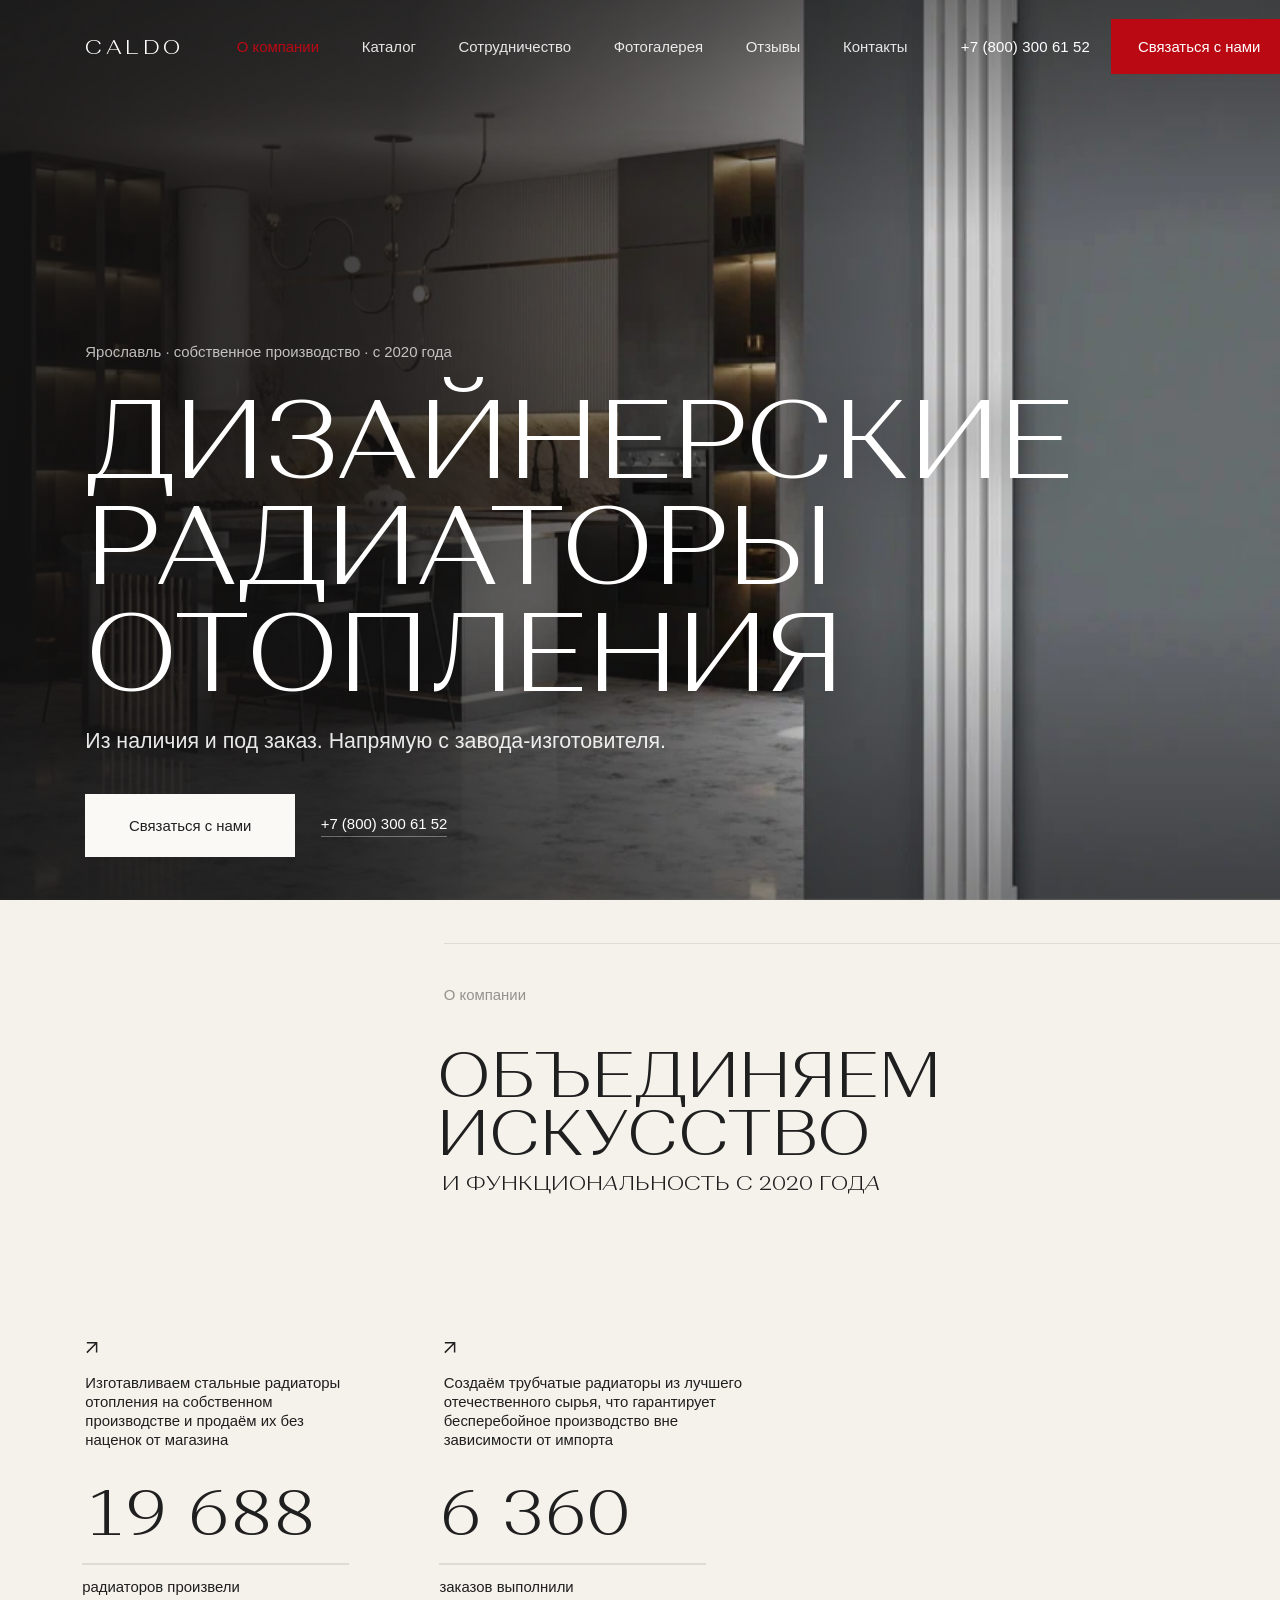
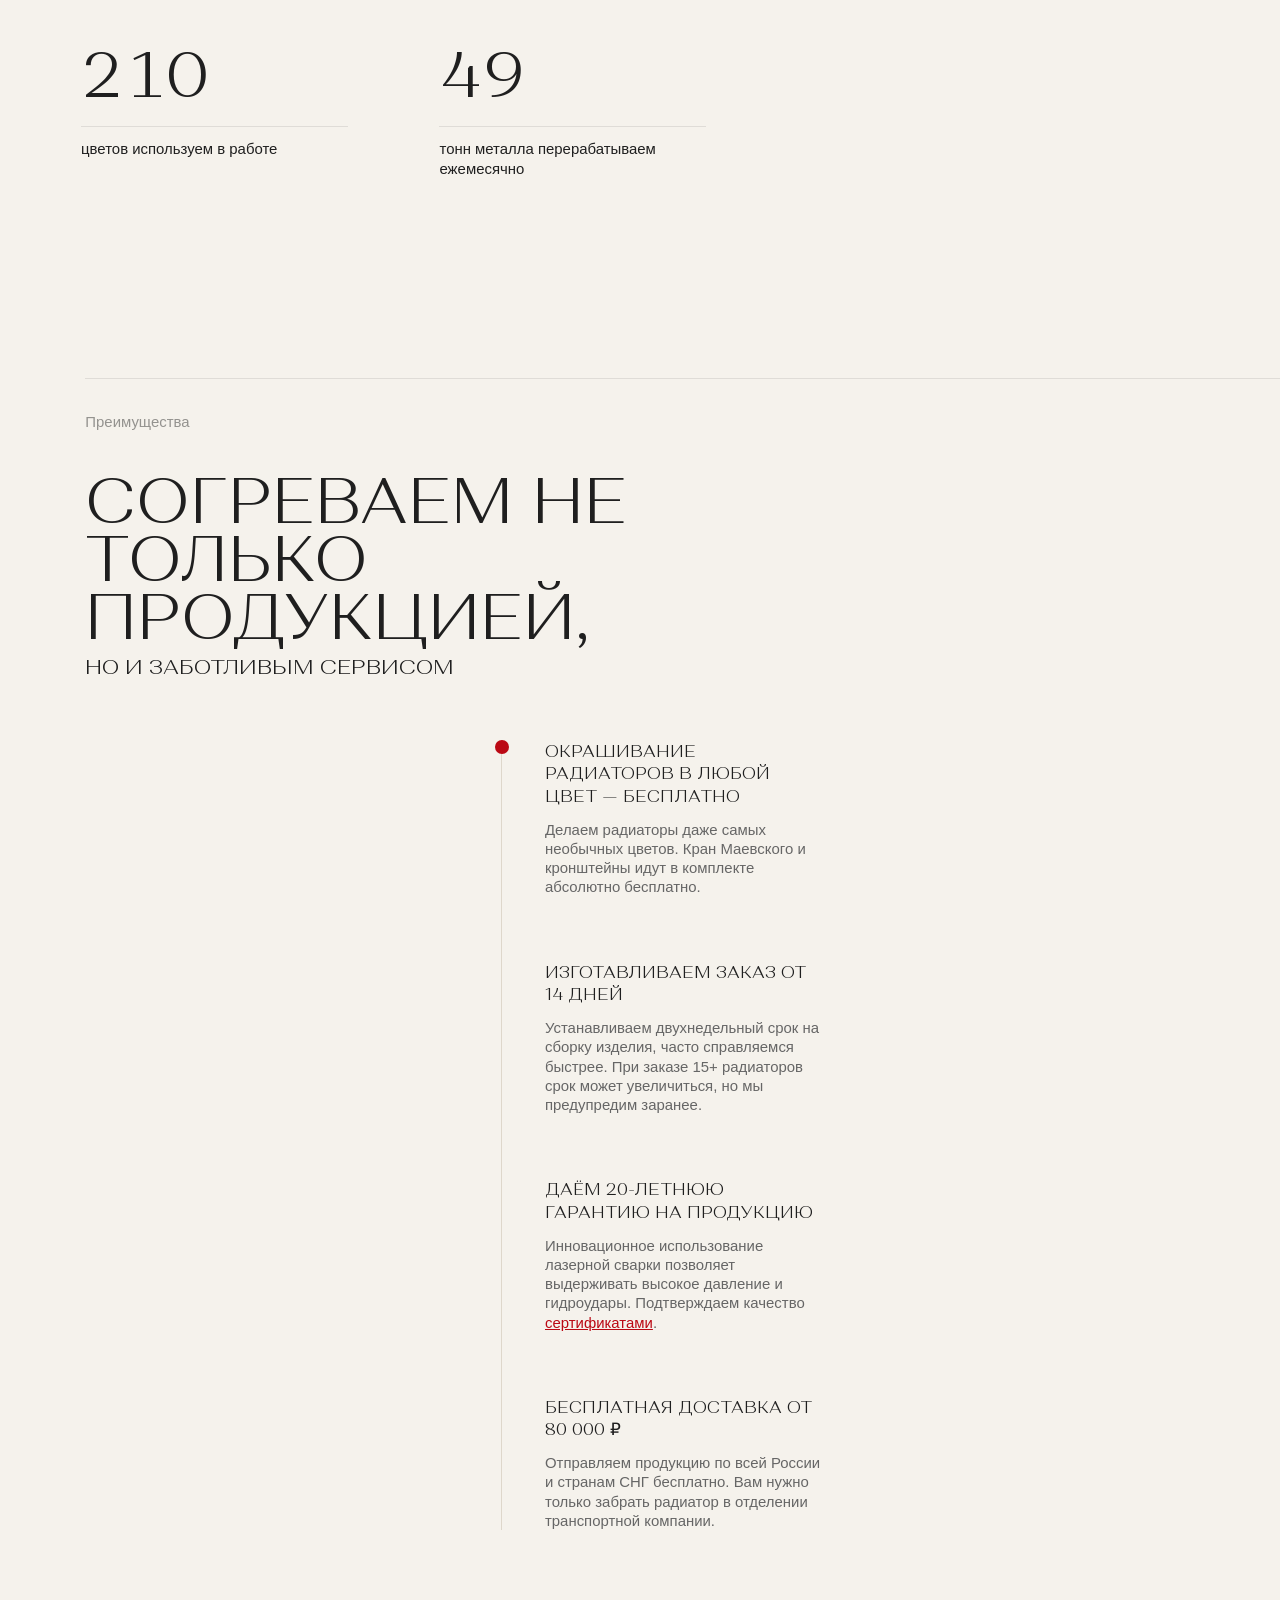
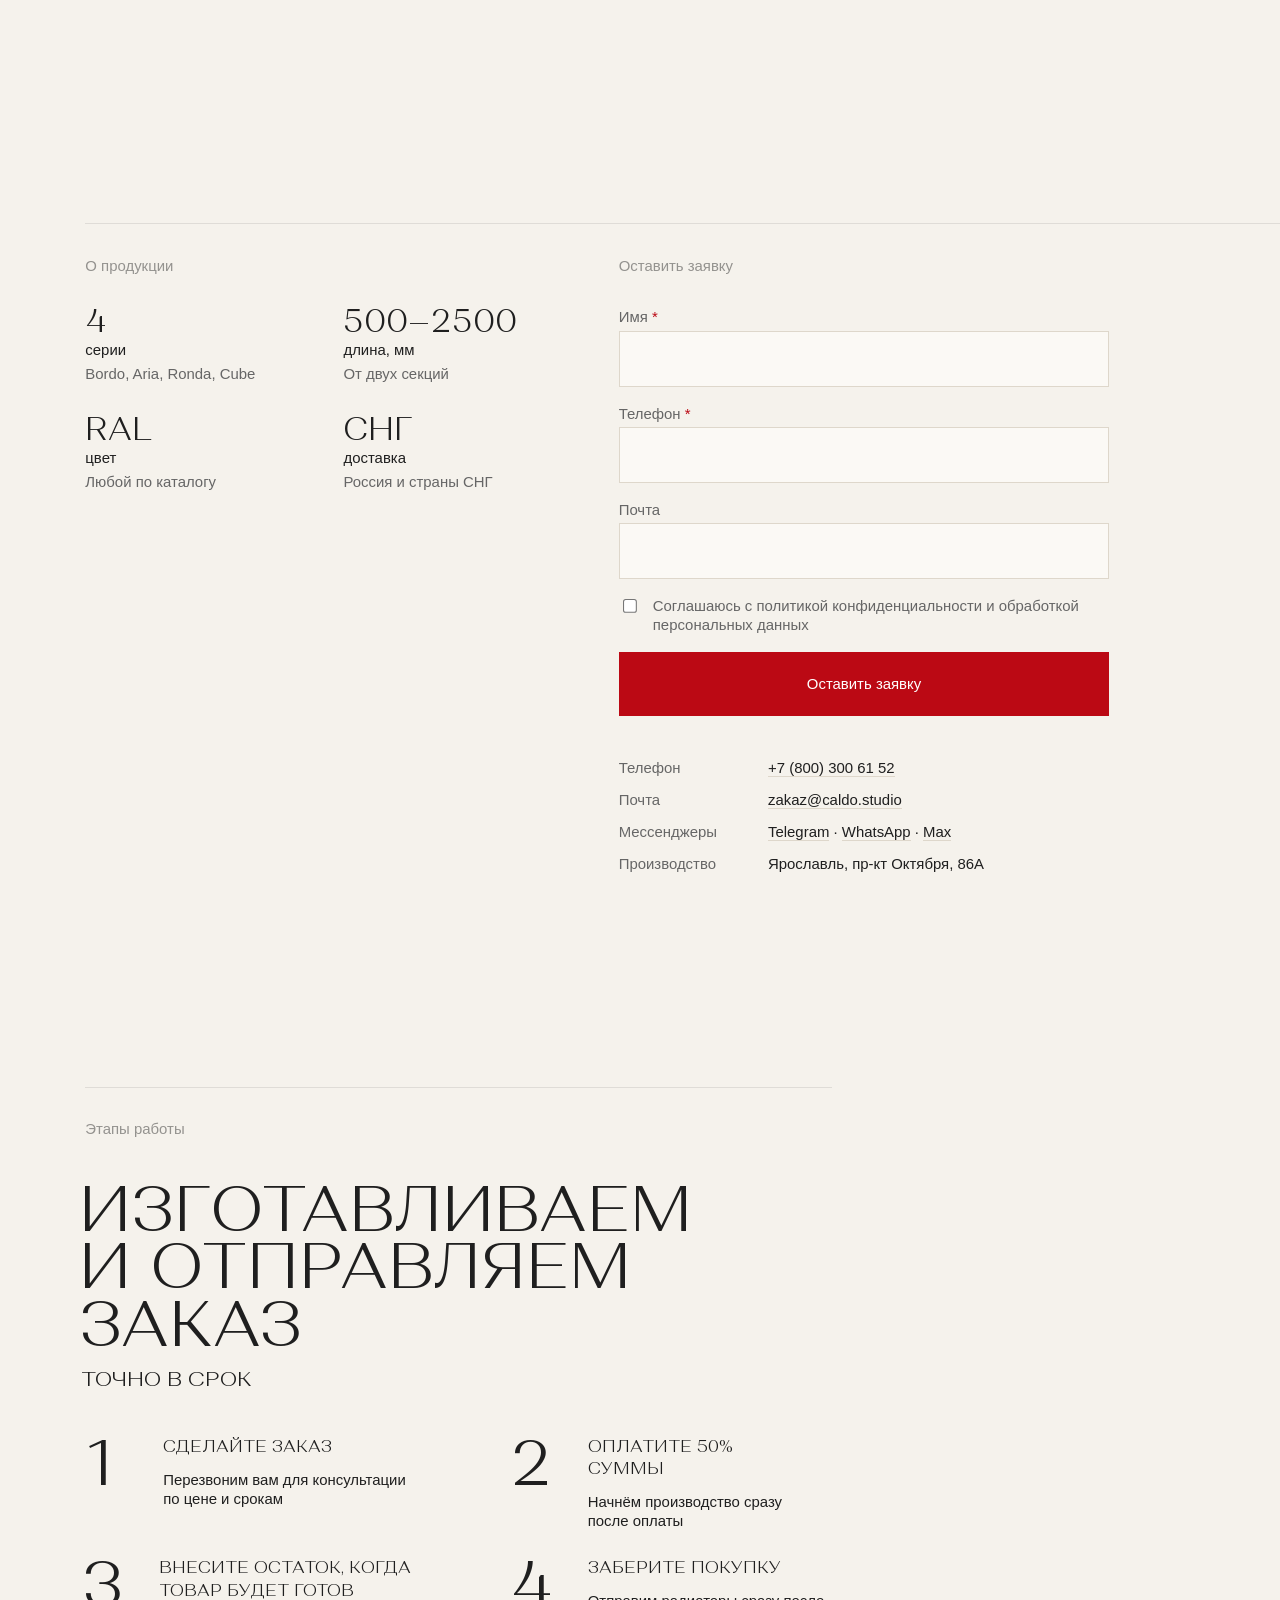
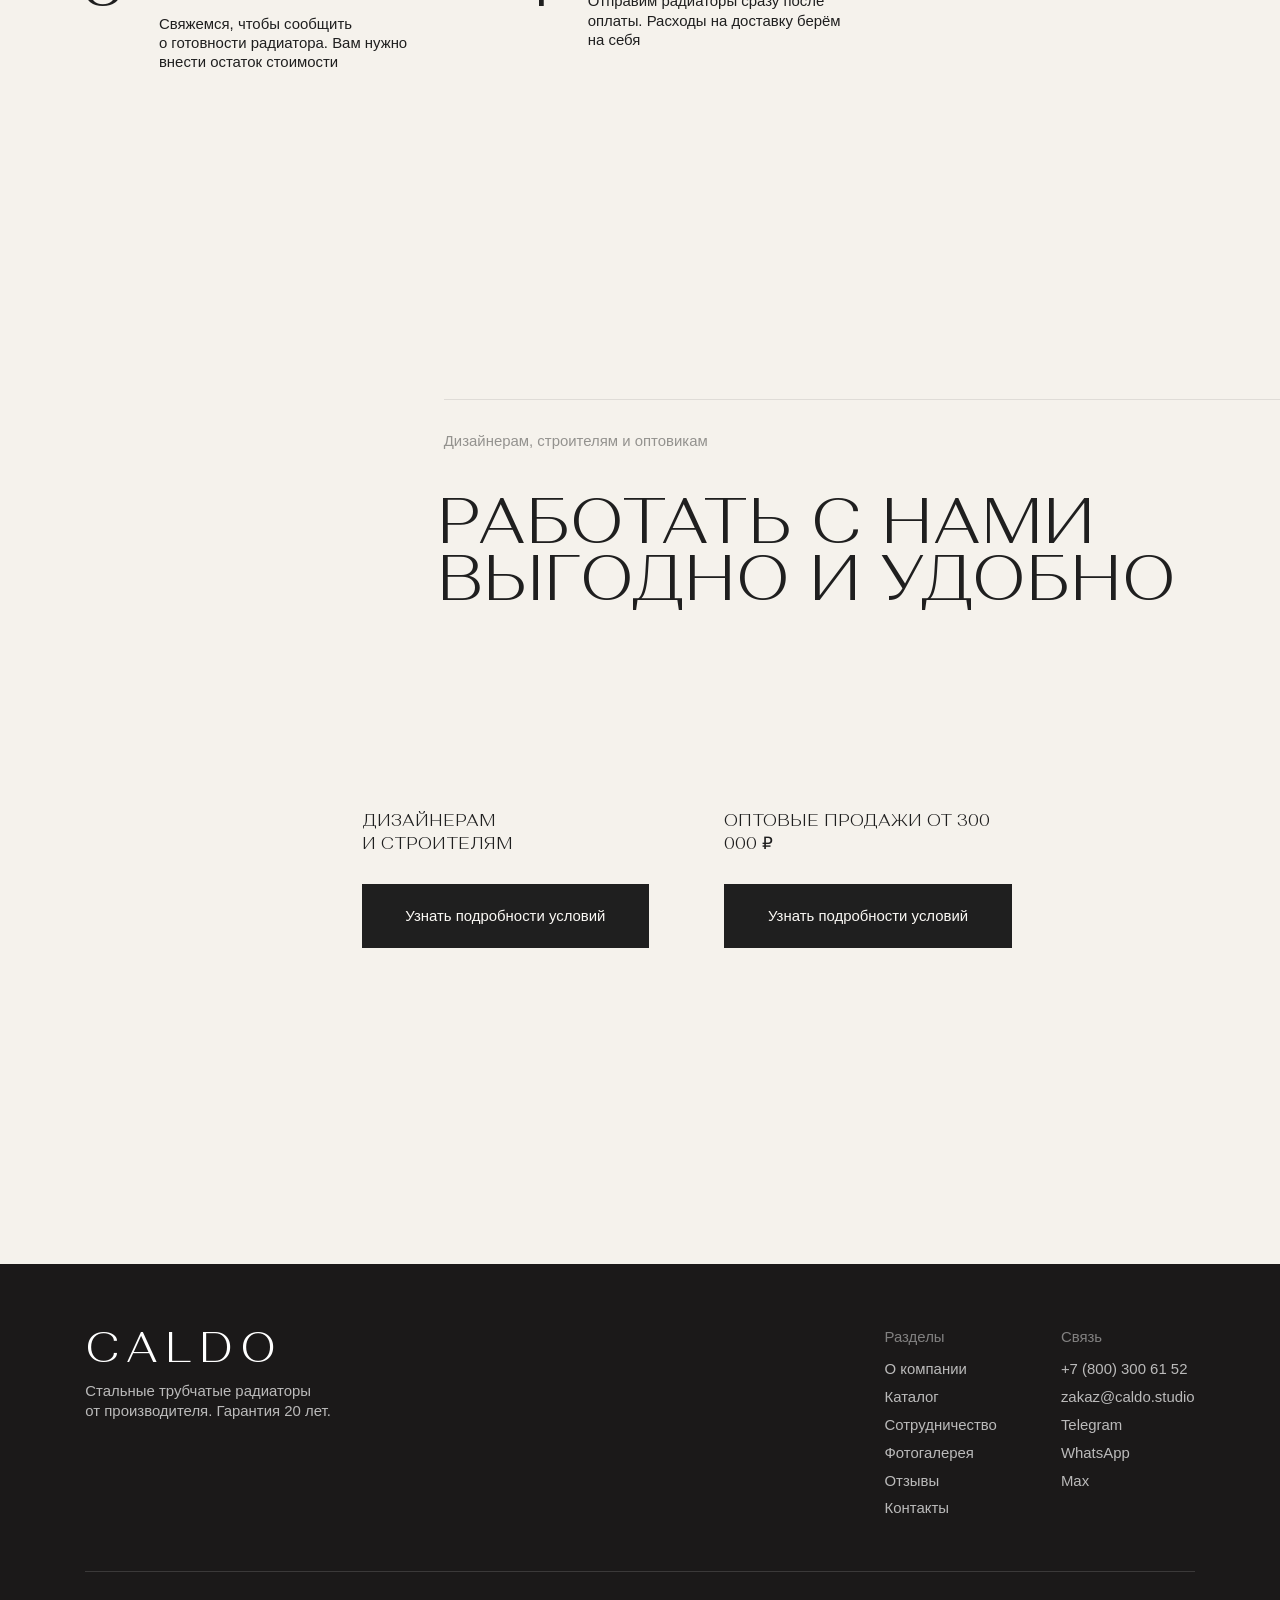
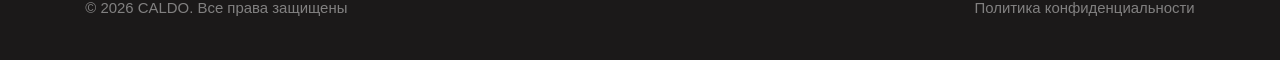
==== commit b4851f25: "Размеры тёмной формы из исходника" ====
--- a/index.html
+++ b/index.html
@@ -12,7 +12,7 @@
 <link rel="preconnect" href="https://static.tildacdn.com" crossorigin>
 <link rel="stylesheet" href="https://static.tildacdn.com/css/fonts-tildasans.css" media="print" onload="this.media='all'">
 <noscript><link rel="stylesheet" href="https://static.tildacdn.com/css/fonts-tildasans.css"></noscript>
-<link rel="stylesheet" href="assets/site.css?v=48">
+<link rel="stylesheet" href="assets/site.css?v=49">
 </head>
 
 <body>
@@ -407,6 +407,6 @@
   </div>
 </footer>
 
-<script src="assets/site.js?v=48"></script>
+<script src="assets/site.js?v=49"></script>
 </body>
 </html>
--- a/assets/site.css
+++ b/assets/site.css
@@ -1669,11 +1669,22 @@
    высоту панели и радиатор уходил из кадра. */
 @media (max-width: 639px) {
   .cform__ph { background-position: 78% center; }
-  /* Кнопка на сайте 260 из 300 — не во всю ширину панели */
-  .cform__form .btn { width: 100%; max-width: 260px; }
-  .form--dark input::placeholder { color: rgba(255, 255, 255, .45); }
-  .form--dark .field--phone .field__code { color: rgba(255, 255, 255, .7); }
-}
+}
+
+/* Размеры тёмной формы — из инлайновых стилей блока rec632151438.
+   Они не зависят от брейкпоинта, значит верны и на десктопе:
+   поля 12 / 40, согласие 10, кнопка 200 × 50. */
+.form--dark input[type="text"],
+.form--dark input[type="tel"],
+.form--dark input[type="email"],
+.form--dark .field--phone .field__code { font-size: 12px; }
+.form--dark input[type="text"],
+.form--dark input[type="tel"],
+.form--dark input[type="email"] { height: 40px; }
+.form--dark input::placeholder { color: rgba(255, 255, 255, .45); }
+.form--dark .consent { font-size: 10px; line-height: 14px; }
+.form--dark .consent input { width: 16px; height: 16px; }
+.form--dark .btn { width: 200px; height: 50px; padding: 0 15px; font-weight: 300; }
 
 /* Флажок кода страны — как в форме сайта */
 .field--phone .field__code::before {
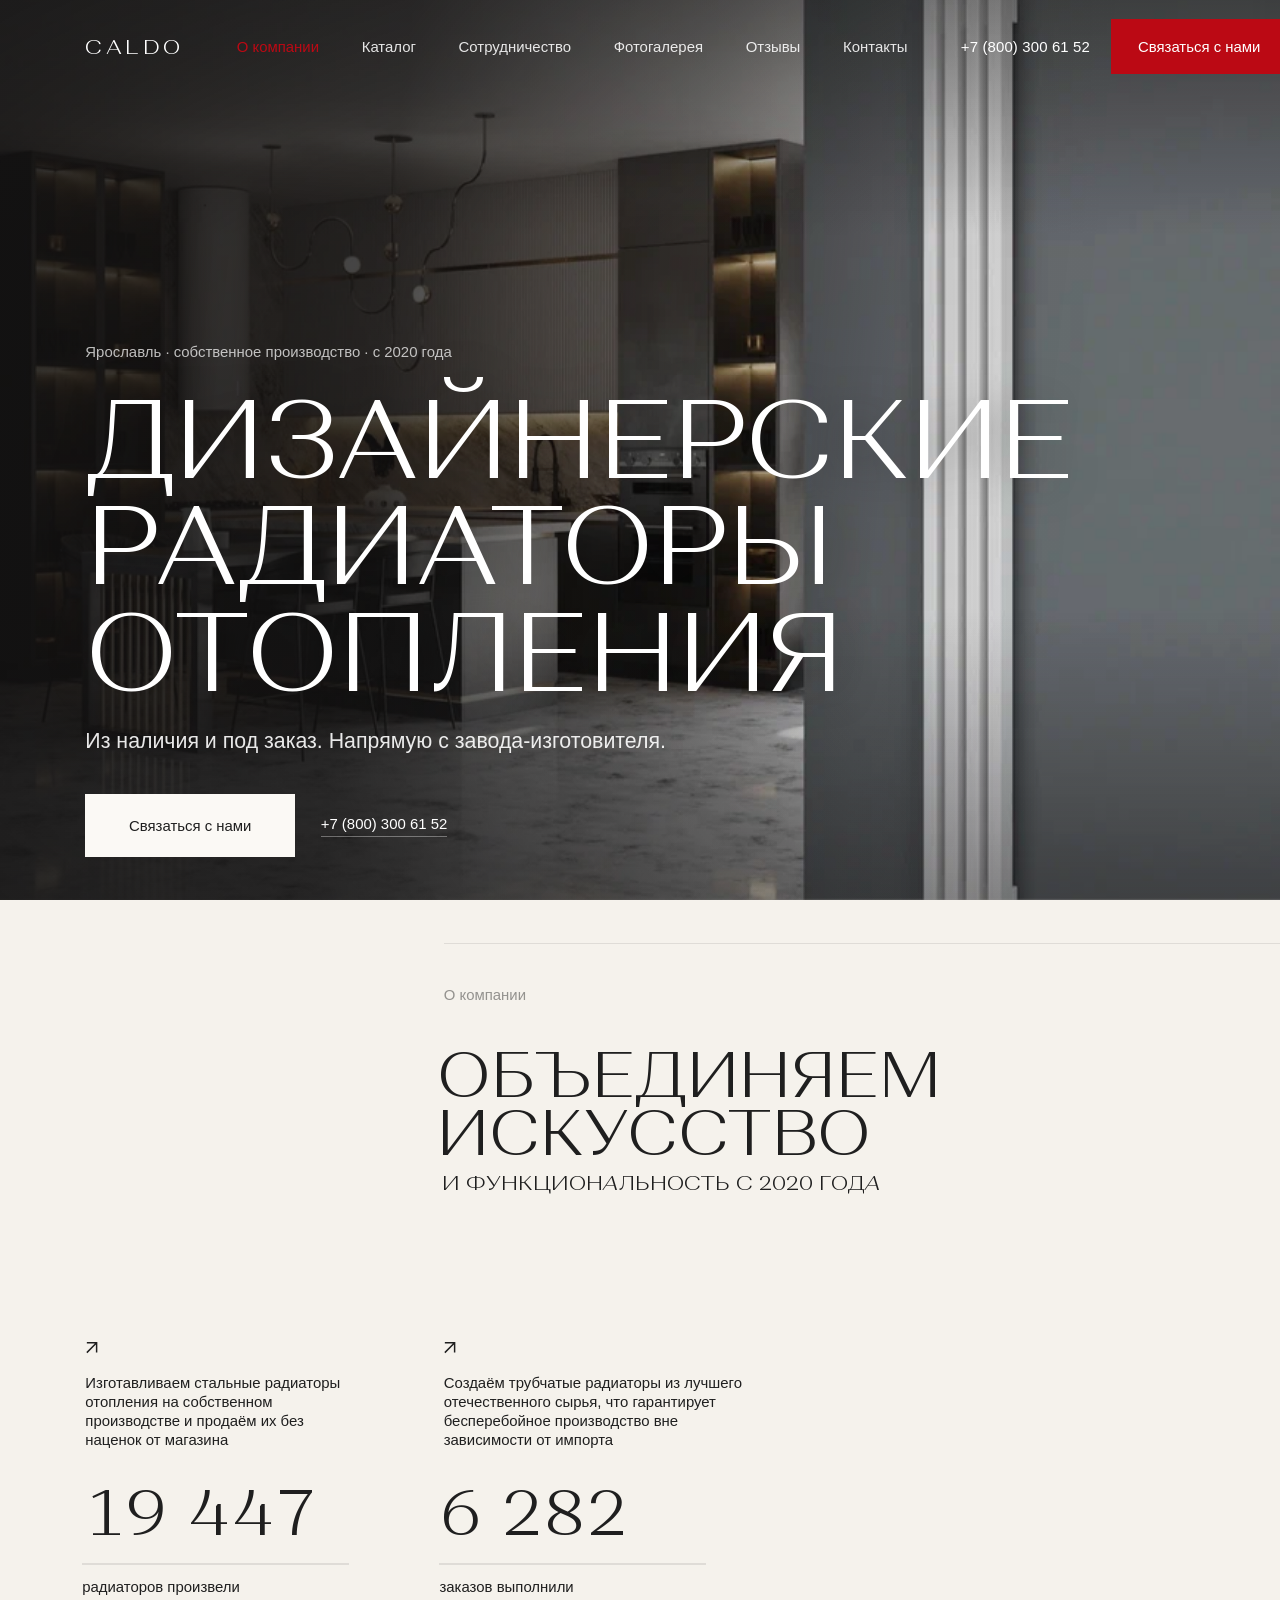
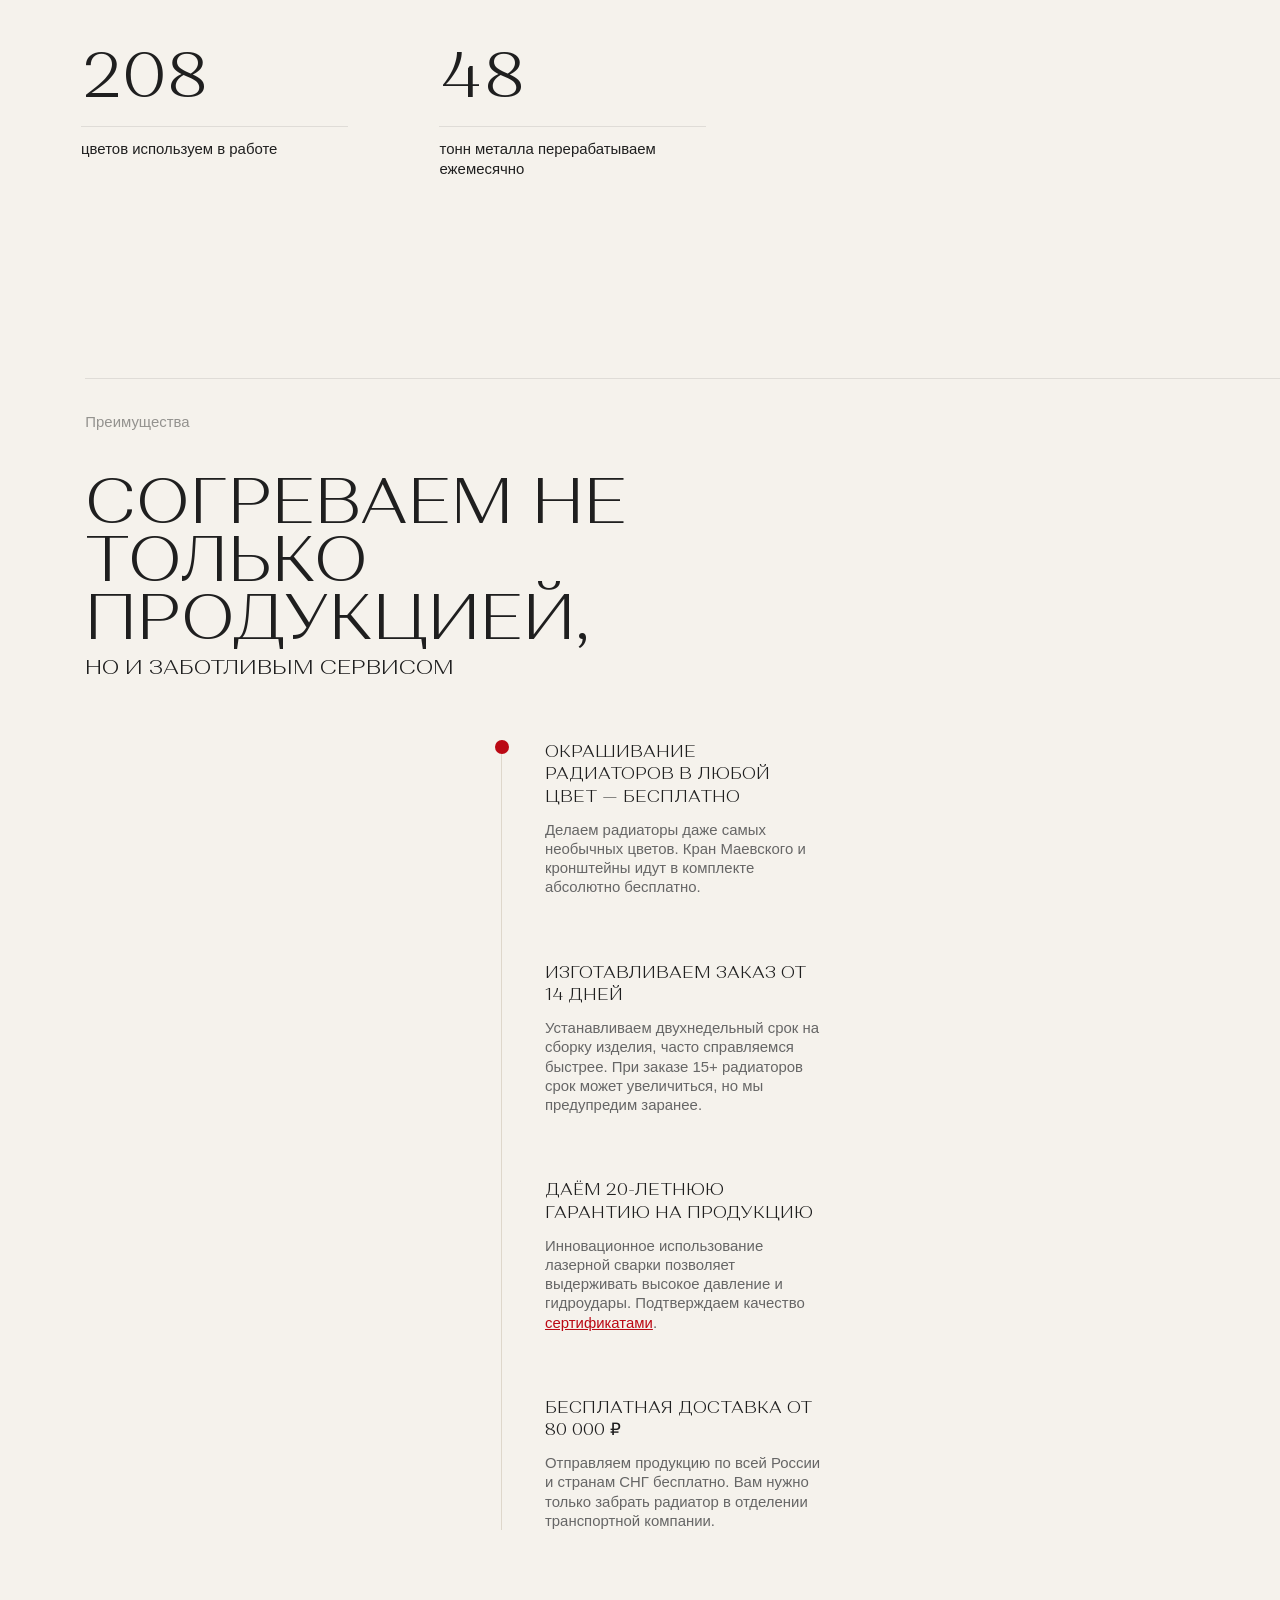
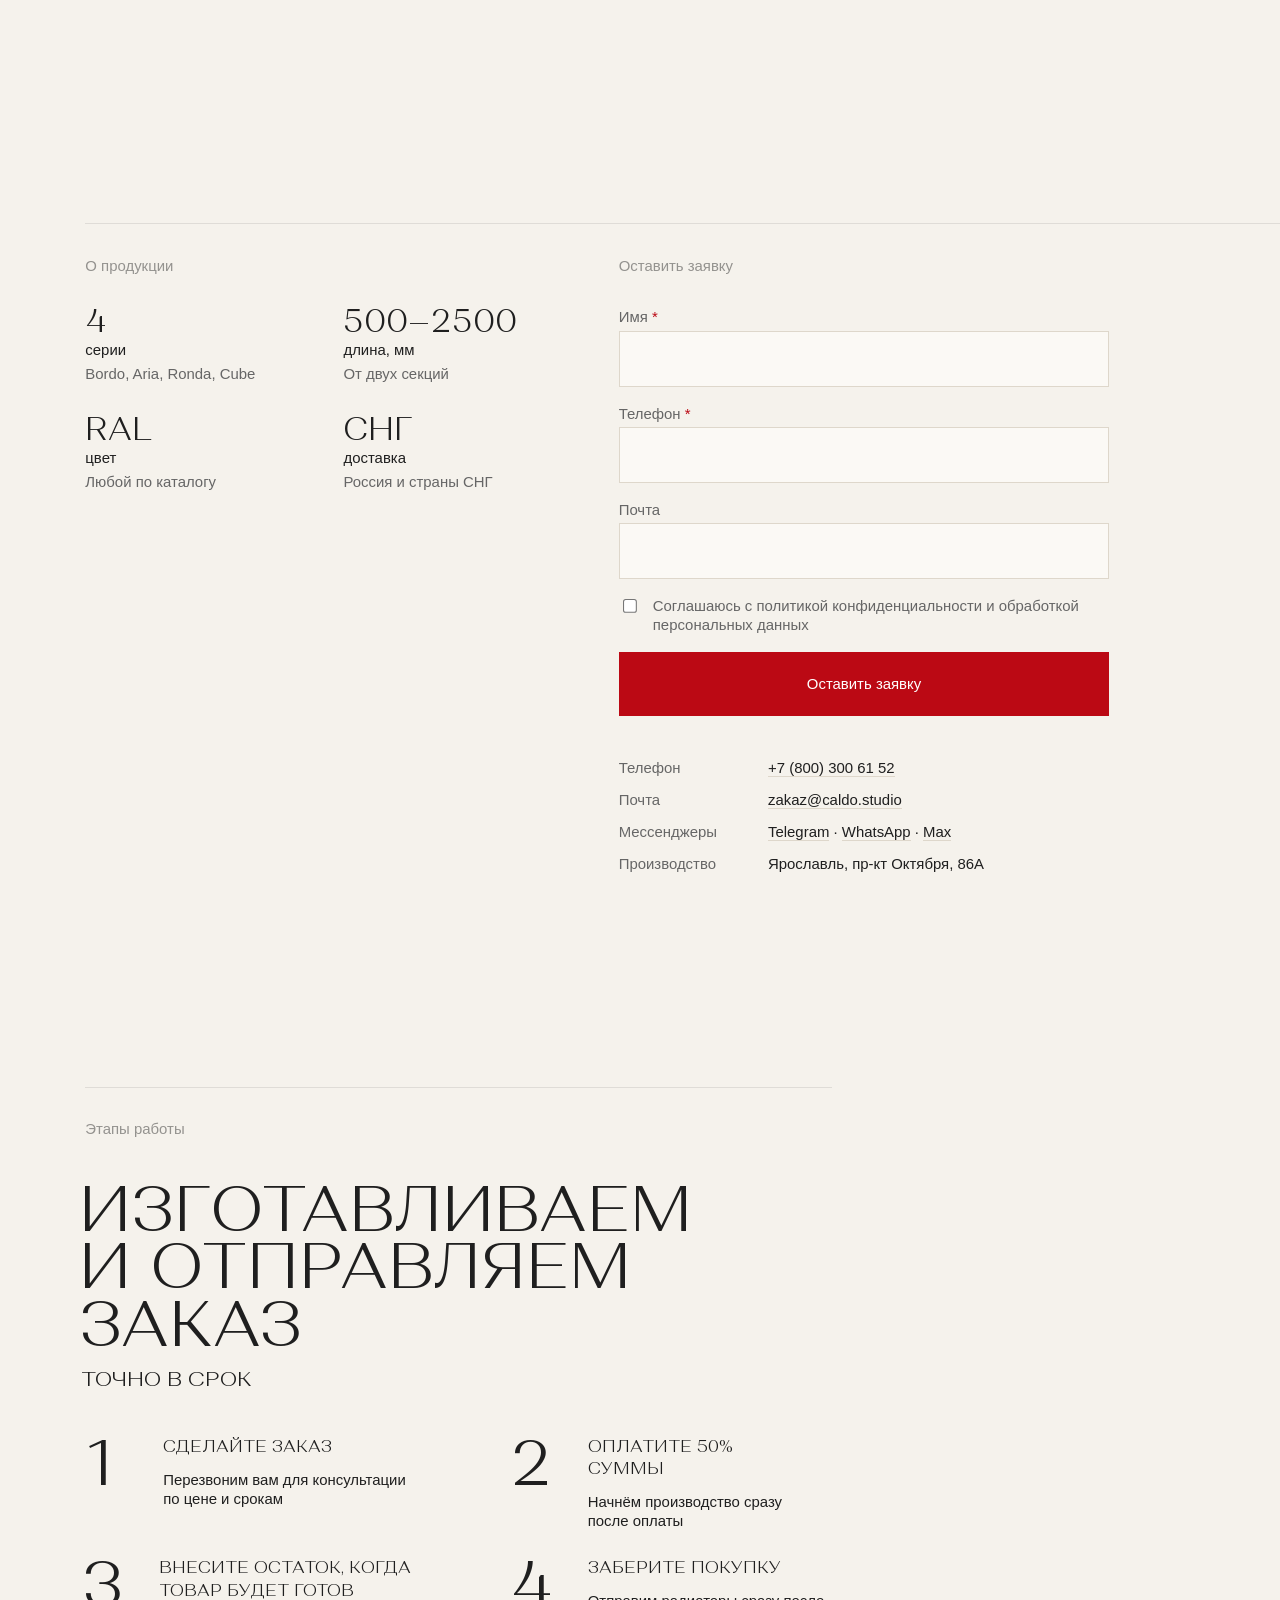
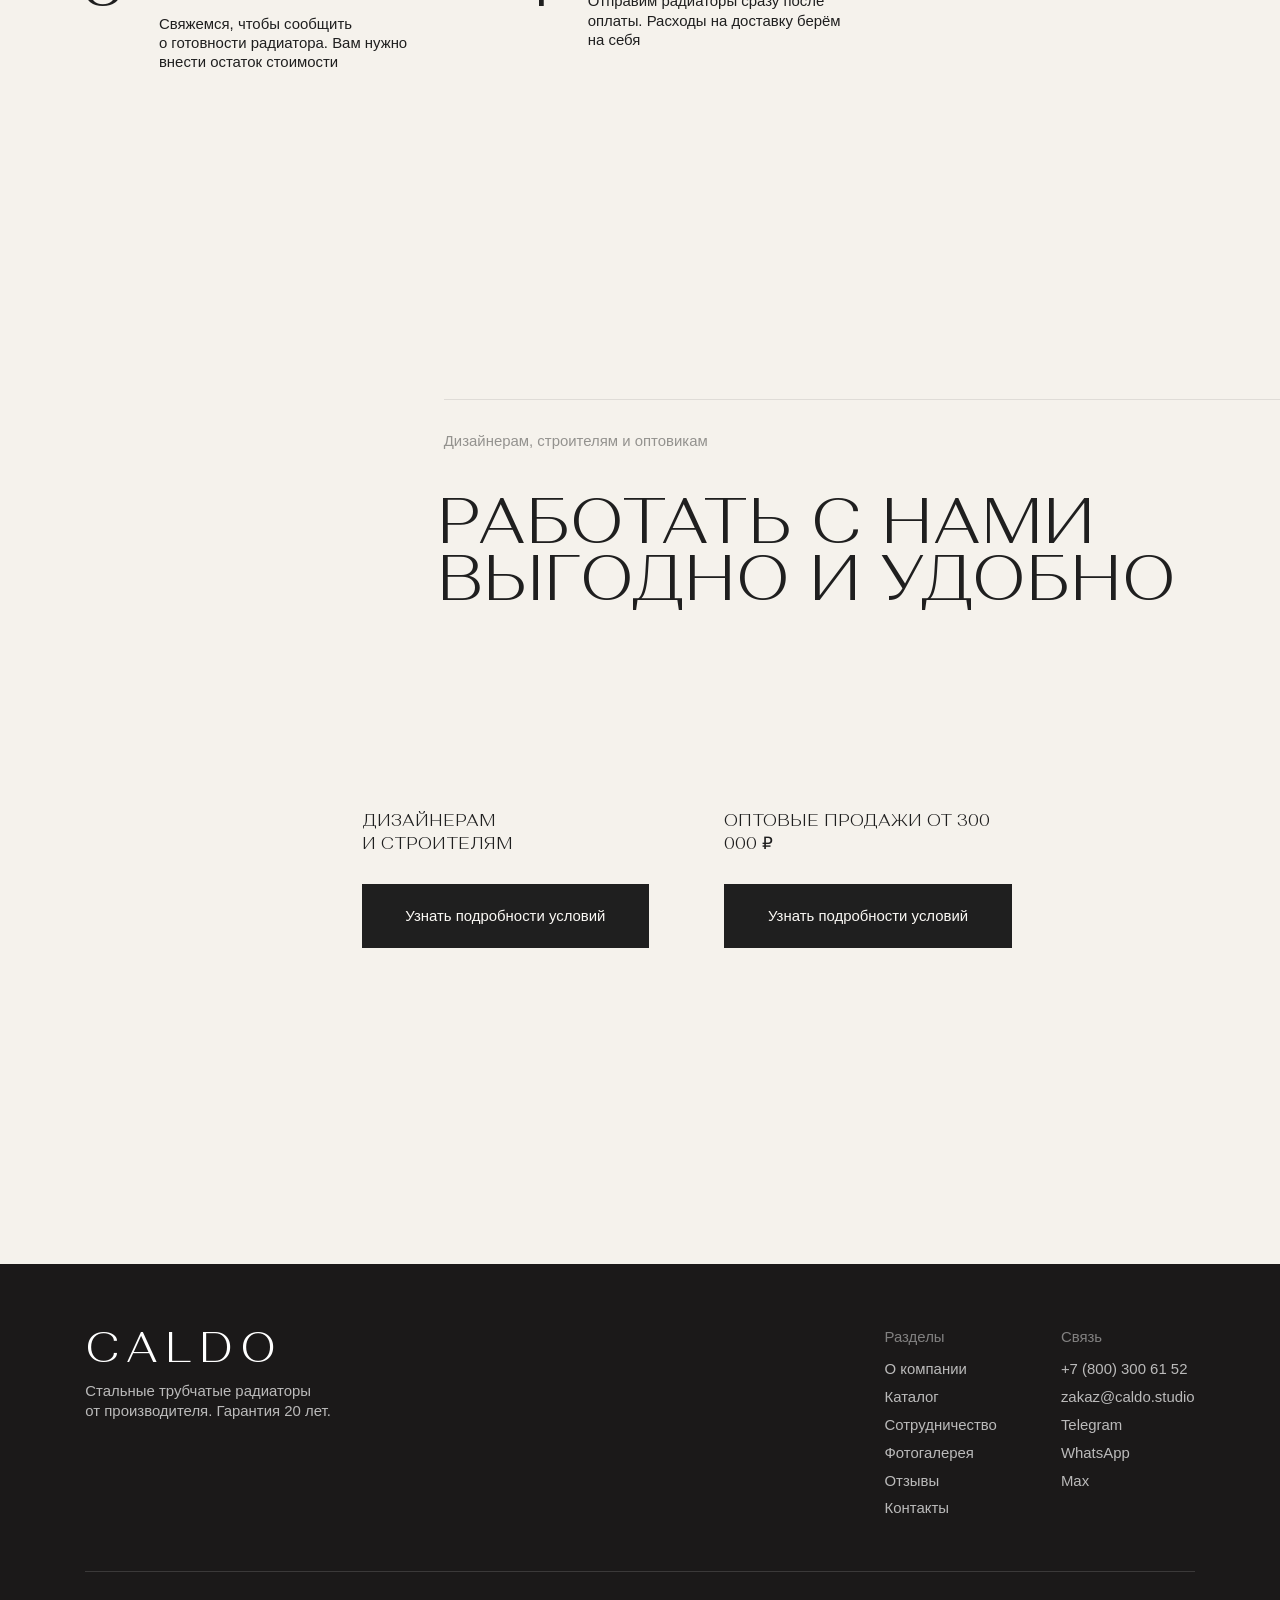
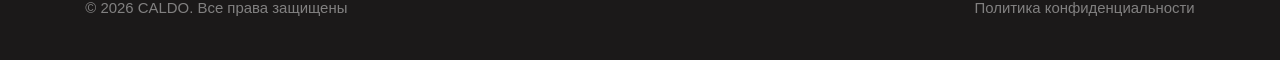
==== commit 36c435cc: "Форма по координатам исходника" ====
--- a/index.html
+++ b/index.html
@@ -12,7 +12,7 @@
 <link rel="preconnect" href="https://static.tildacdn.com" crossorigin>
 <link rel="stylesheet" href="https://static.tildacdn.com/css/fonts-tildasans.css" media="print" onload="this.media='all'">
 <noscript><link rel="stylesheet" href="https://static.tildacdn.com/css/fonts-tildasans.css"></noscript>
-<link rel="stylesheet" href="assets/site.css?v=49">
+<link rel="stylesheet" href="assets/site.css?v=52">
 </head>
 
 <body>
@@ -407,6 +407,6 @@
   </div>
 </footer>
 
-<script src="assets/site.js?v=49"></script>
+<script src="assets/site.js?v=52"></script>
 </body>
 </html>
--- a/assets/site.css
+++ b/assets/site.css
@@ -1372,16 +1372,24 @@
   width: 1200px; height: 510px;
   margin: var(--s20) auto 0;
 }
+/* Размеры из исходника rec632151438: снимок 652 × 510 на 78/725,
+   заголовок 360 на 138/785, форма 444 на 138/873 — то есть 60 от
+   верха снимка до заголовка и 148 до формы. Раньше снимок был
+   растянут на 1043 и показывал не тот кусок кадра. */
 .cform__ph {
   position: absolute; left: 78px; top: 0;
-  width: 1043px; height: 510px;
+  width: 652px; height: 510px;
   background-size: cover; background-position: center;
 }
-.cform__inner { position: absolute; left: 138px; top: 60px; width: 444px; }
+.cform__inner {
+  position: absolute; left: 138px; top: 60px; width: 444px;
+  display: grid; grid-template-rows: 88px auto;   /* форма ровно на 148 от верха снимка */
+}
 .cform__lead {
-  margin: 0 0 var(--s12);
-  font-family: var(--font-display); font-weight: 300;
-  font-size: 20px; line-height: 24px; text-transform: uppercase;
+  margin: 0;
+  width: 360px; max-width: 100%;
+  font-family: var(--font-display); font-weight: 300;
+  font-size: 20px; line-height: 19px; text-transform: uppercase;
   color: var(--white);
 }
 .cform__form { width: 444px; max-width: 100%; }
@@ -1405,12 +1413,15 @@
   .cform__ph { position: absolute; inset: 0; left: 0; width: 100%; height: 100%; }
   .cform__ph::after {
     content: ""; position: absolute; inset: 0;
-    background: linear-gradient(180deg, rgba(20,19,19,.25) 0%, rgba(20,19,19,.05) 60%, rgba(20,19,19,.3) 100%);
+    background: linear-gradient(180deg, rgba(20,19,19,.45) 0%, rgba(20,19,19,.3) 60%, rgba(20,19,19,.45) 100%);
   }
+  /* Плашки в оригинале нет: стена на снимке сама тёмная, форма лежит
+     прямо на кадре. Лёгкое затемнение оставлено на снимке — наш кроп
+     шире исходного 300 × 354 и местами светлее. */
   .cform__inner {
     position: relative; width: auto; left: auto; top: auto;
     padding: var(--s8) var(--s6) var(--s10);
-    background: rgba(38, 43, 48, .88);
+    grid-template-rows: 65px auto;   /* 820 → 885 в исходнике */
   }
   .cform__form { width: 100%; max-width: 460px; }
   /* Согласие на тёмной форме — белым, без красной ссылки: в рефе она
@@ -1674,17 +1685,42 @@
 /* Размеры тёмной формы — из инлайновых стилей блока rec632151438.
    Они не зависят от брейкпоинта, значит верны и на десктопе:
    поля 12 / 40, согласие 10, кнопка 200 × 50. */
+/* Форма: на десктопе поля 14 / высота 50 / шаг 20, на телефоне
+   12 / 40 / 10 — значения inputfontsize, inputheight, inputmargbottom
+   и их res-320 из того же блока. */
 .form--dark input[type="text"],
 .form--dark input[type="tel"],
 .form--dark input[type="email"],
-.form--dark .field--phone .field__code { font-size: 12px; }
+.form--dark .field--phone,
+.form--dark .field--phone .field__code { font-size: 14px; }
 .form--dark input[type="text"],
 .form--dark input[type="tel"],
-.form--dark input[type="email"] { height: 40px; }
-.form--dark input::placeholder { color: rgba(255, 255, 255, .45); }
-.form--dark .consent { font-size: 10px; line-height: 14px; }
+.form--dark input[type="email"],
+.form--dark .field--phone { height: 50px; }
+.form--dark { gap: 0; }
+.form--dark .field { margin-bottom: 20px; }
+.form--dark input::placeholder { color: rgba(255, 255, 255, .5); }
+.form--dark .consent { font-size: 12px; line-height: 16px; }
 .form--dark .consent input { width: 16px; height: 16px; }
-.form--dark .btn { width: 200px; height: 50px; padding: 0 15px; font-weight: 300; }
+.form--dark .btn { width: 200px; height: 50px; padding: 0 15px; font-weight: 300; font-size: 14px; }
+
+@media (max-width: 639px) {
+  .form--dark input[type="text"],
+  .form--dark input[type="tel"],
+  .form--dark input[type="email"],
+  .form--dark .field--phone,
+  .form--dark .field--phone .field__code { font-size: 12px; }
+  .form--dark input[type="text"],
+  .form--dark input[type="tel"],
+  .form--dark input[type="email"],
+  .form--dark .field--phone { height: 40px; }
+  .form--dark .field { margin-bottom: 10px; }
+  .form--dark .consent { margin-bottom: 10px; }
+  .form--dark .consent { font-size: 10px; line-height: 14px; }
+  .form--dark .btn { font-size: 12px; }
+  .cform__lead { font-size: 16px; line-height: 19px; width: auto; }
+  .cform__form { width: auto; }
+}
 
 /* Флажок кода страны — как в форме сайта */
 .field--phone .field__code::before {
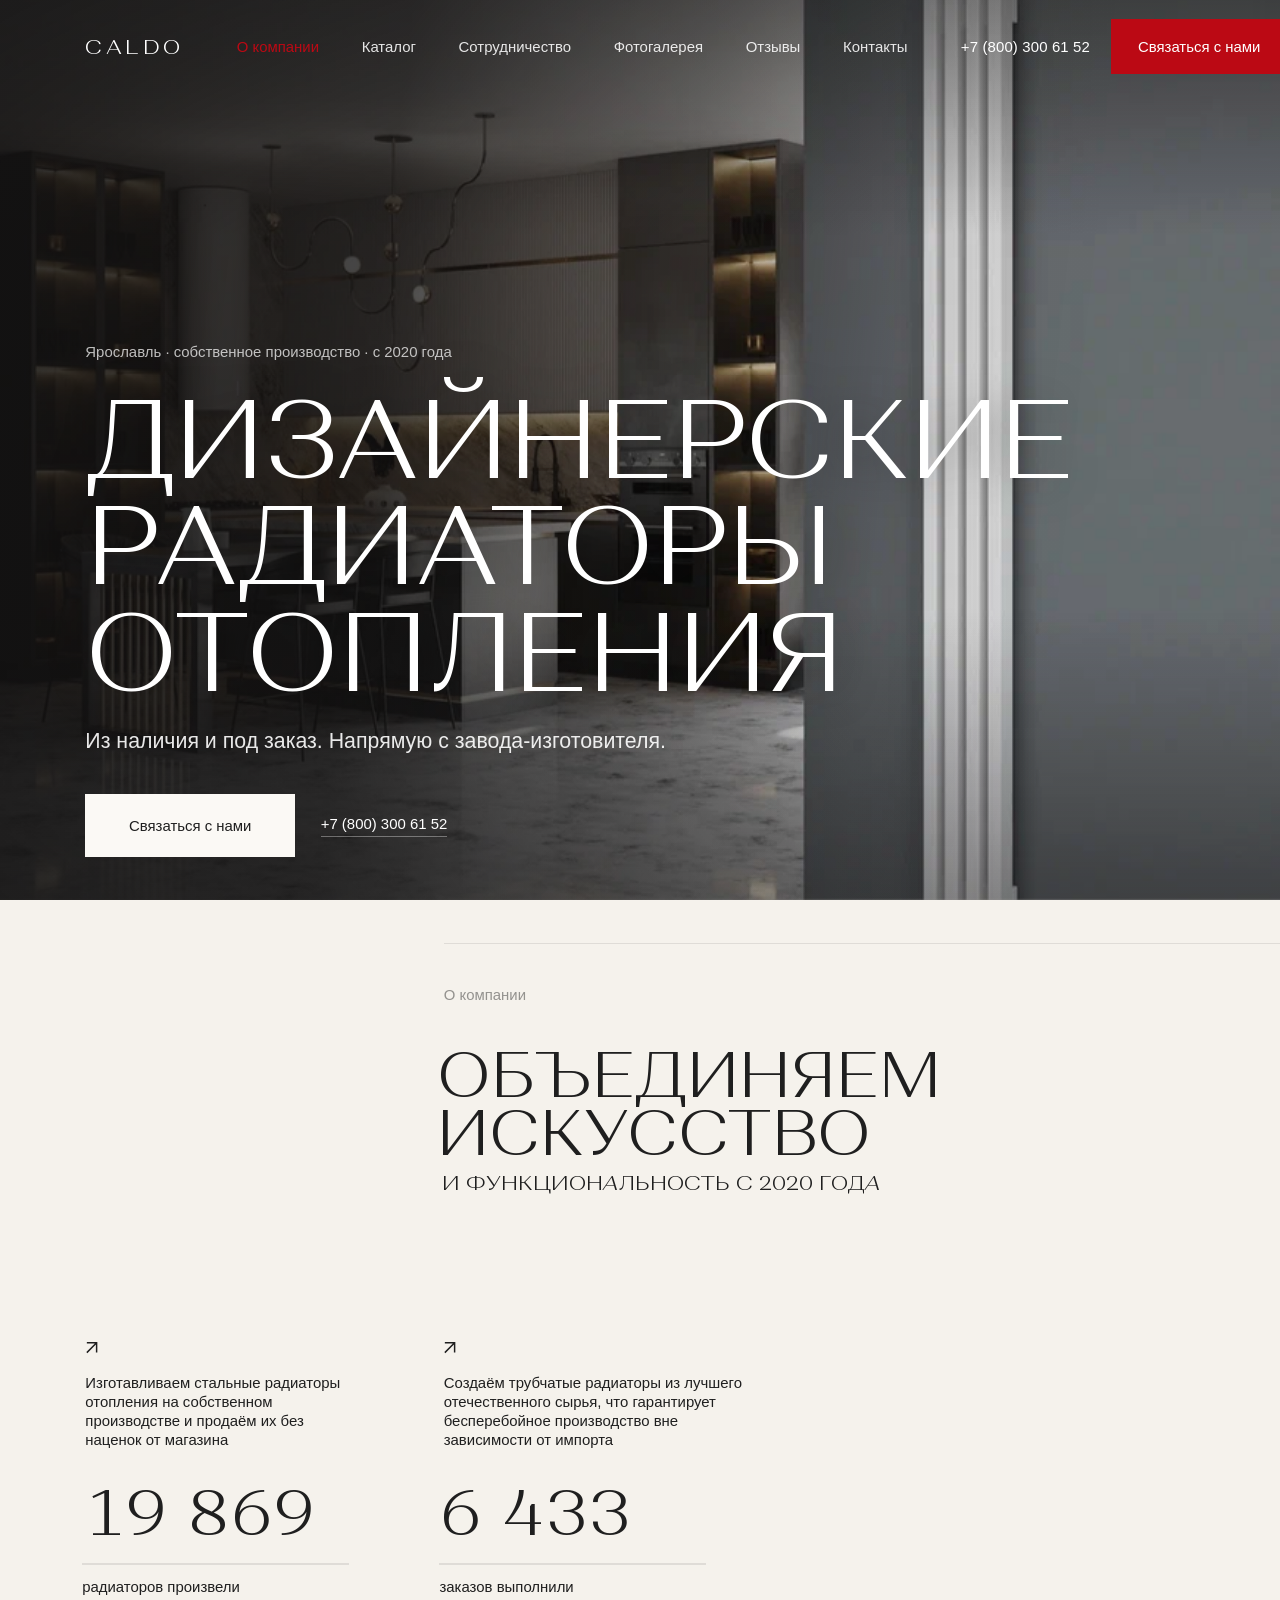
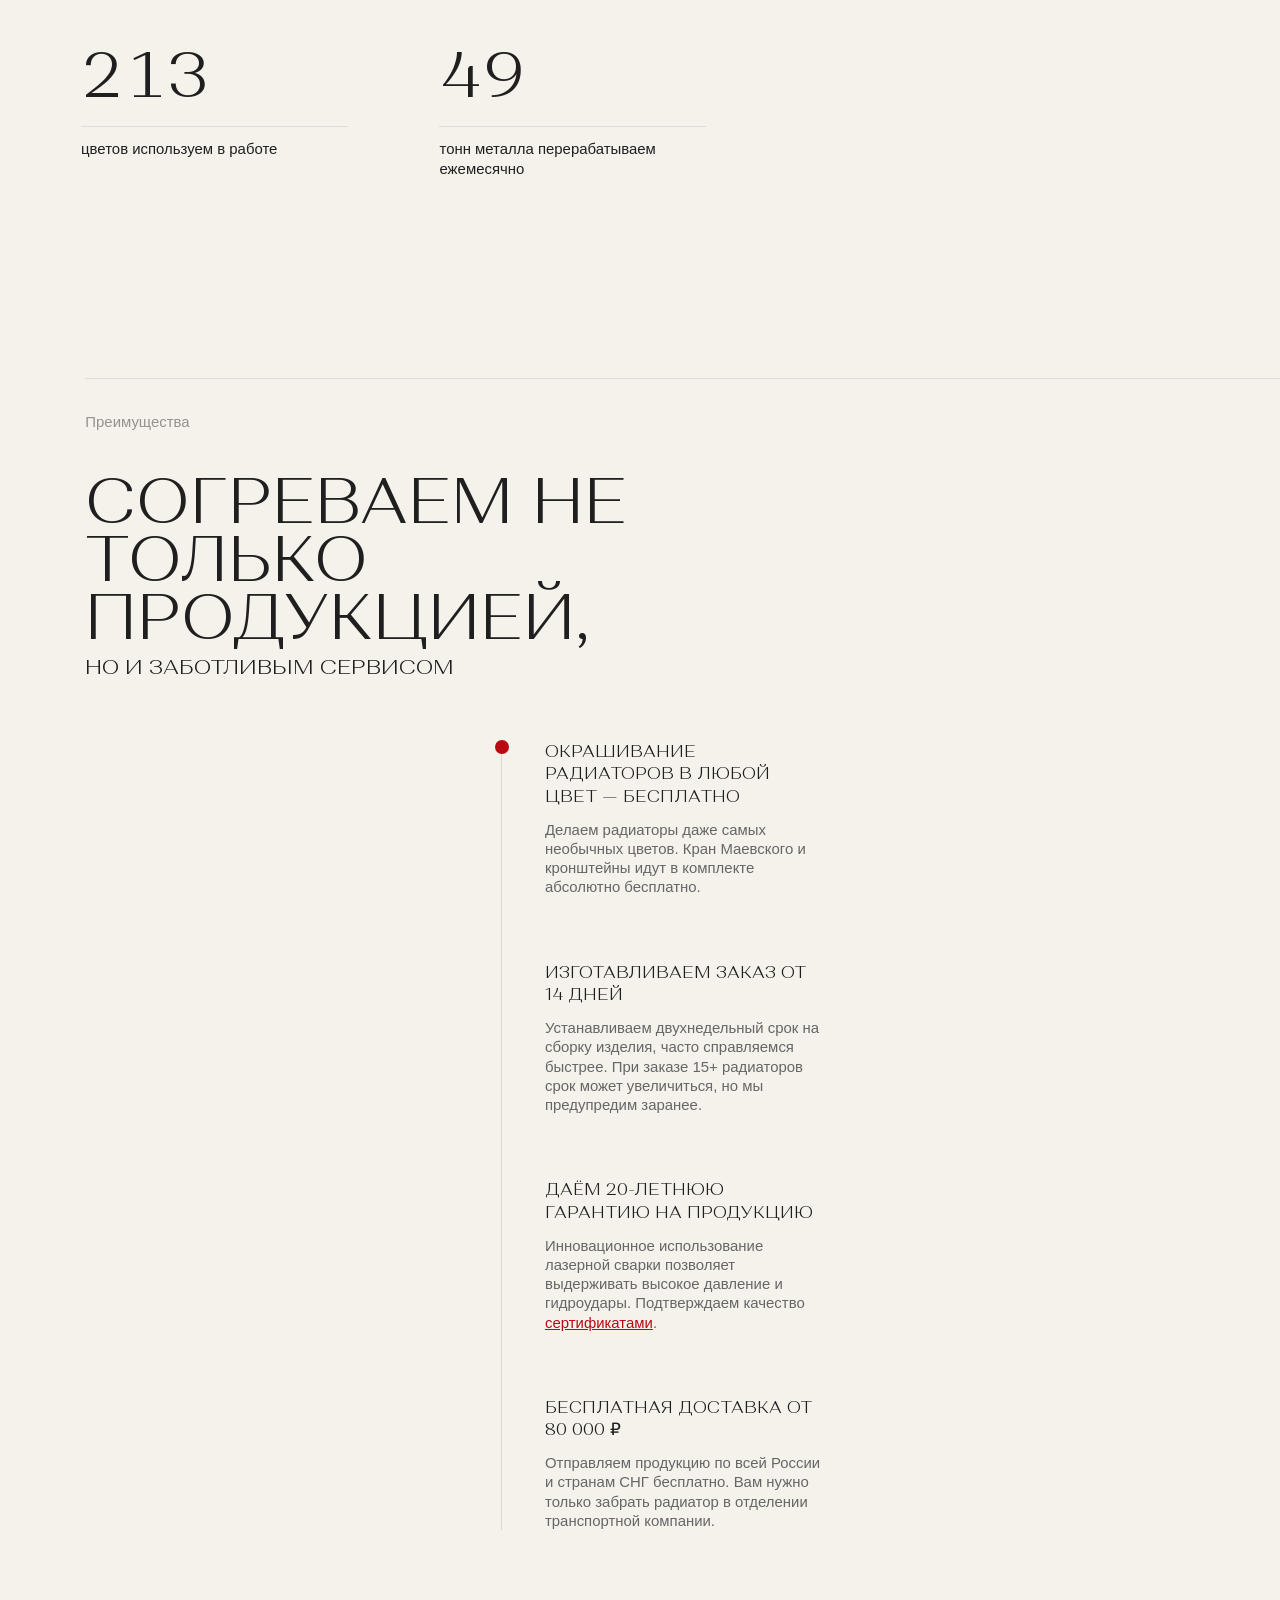
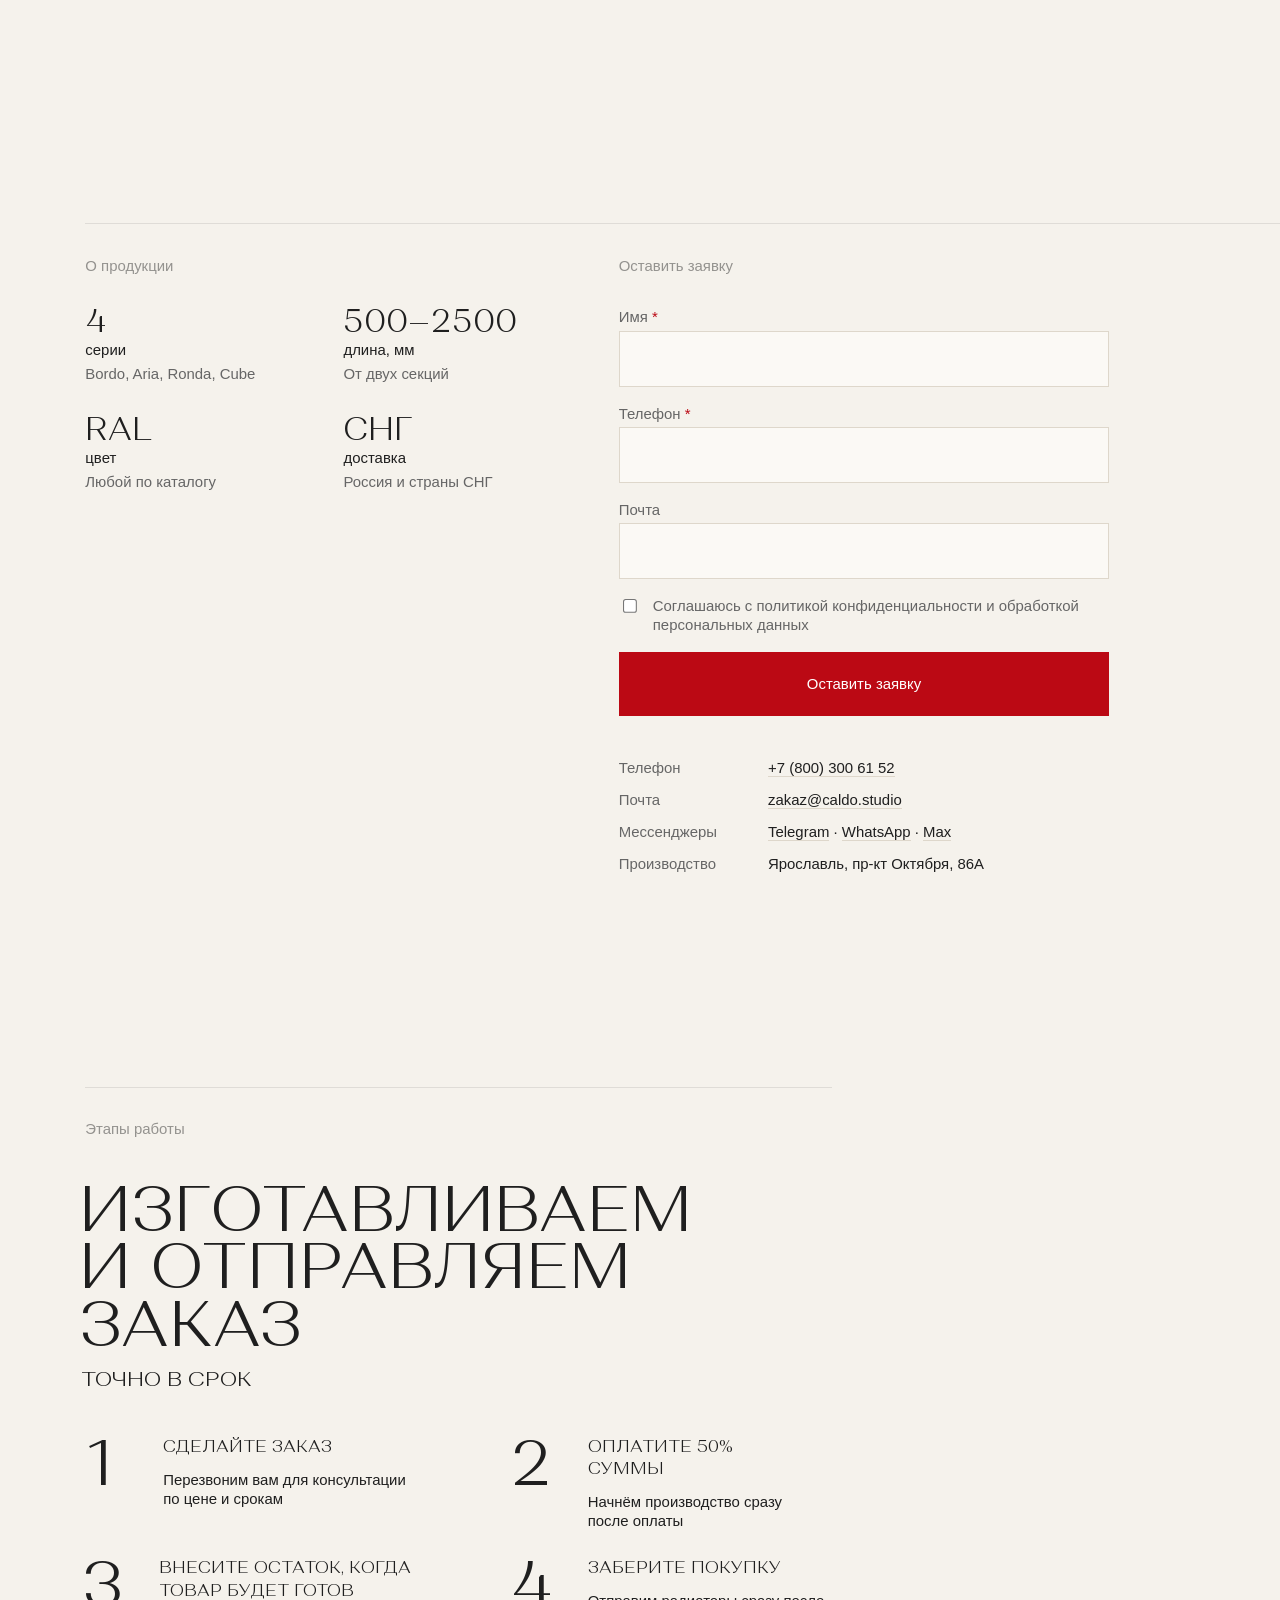
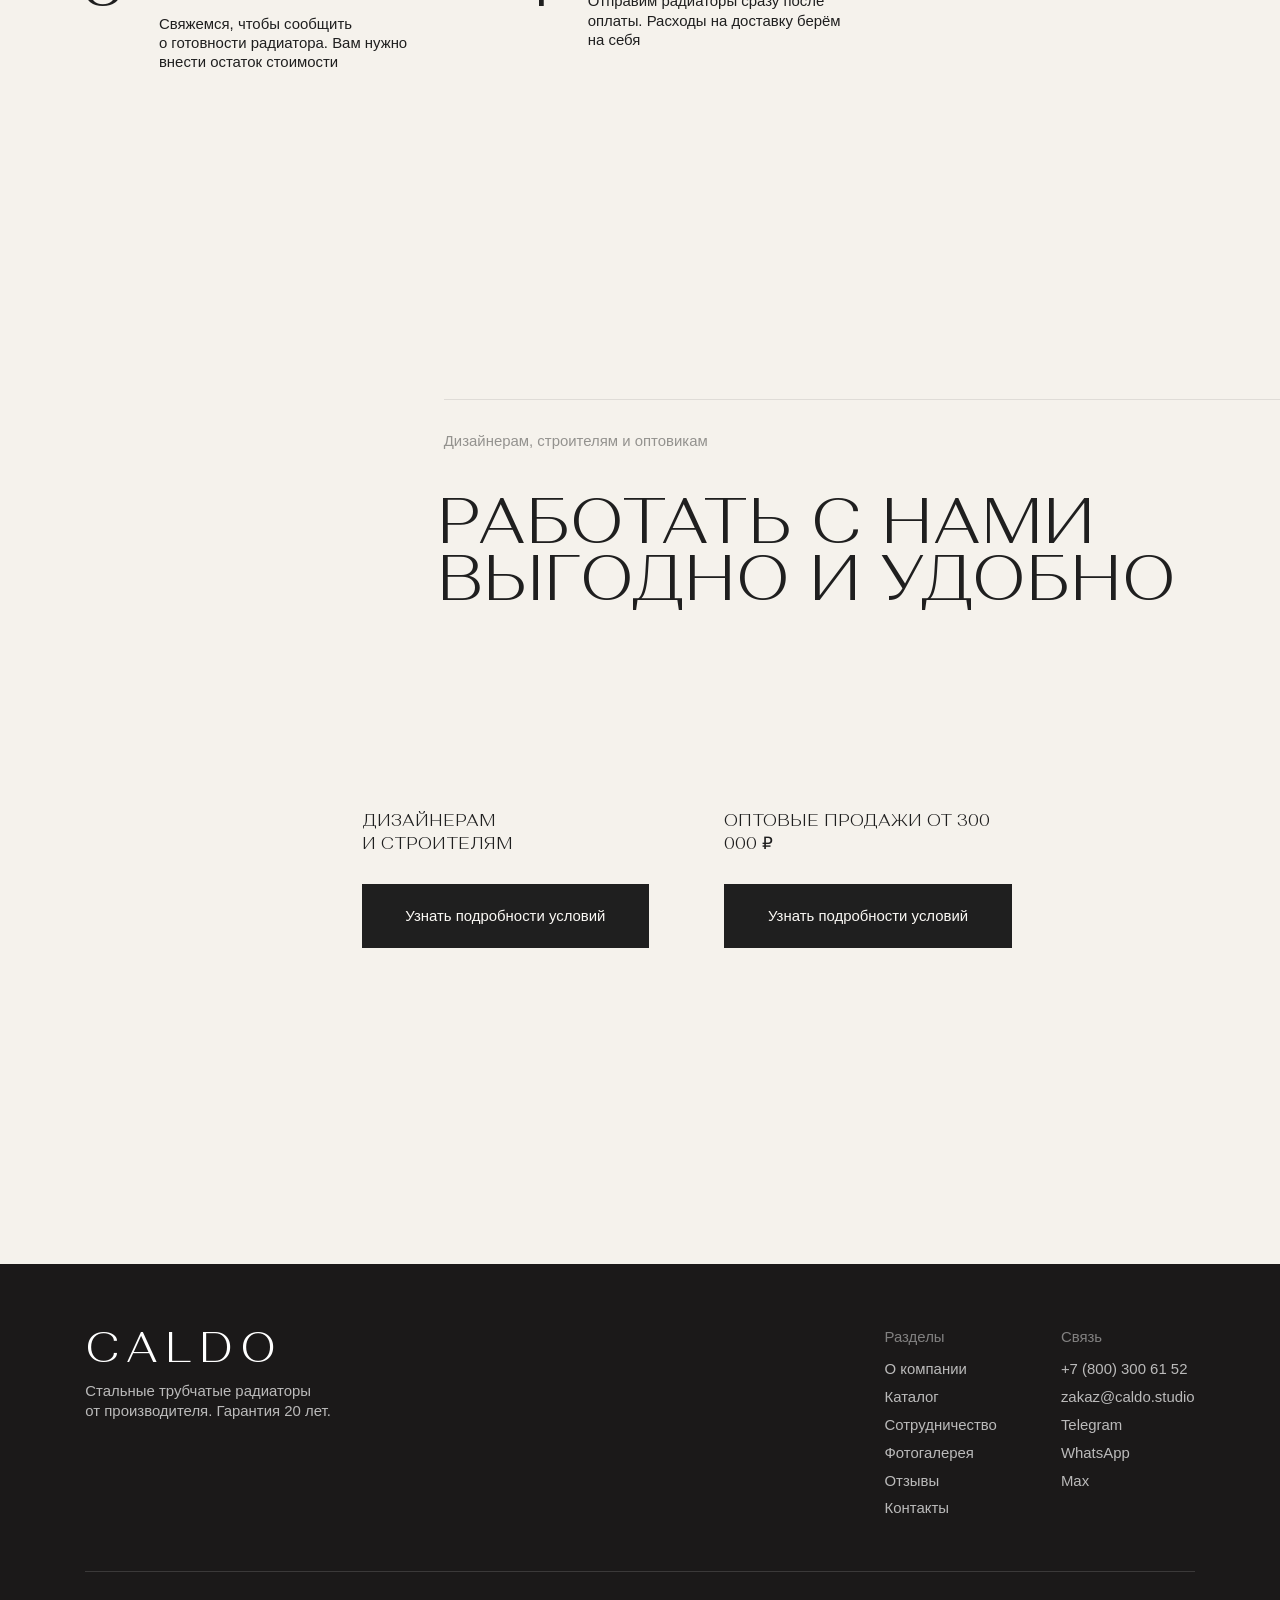
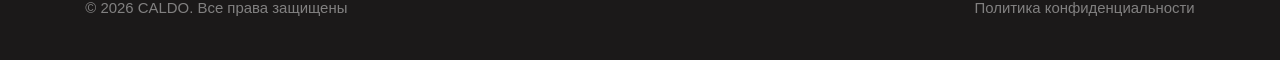
==== commit c61b6e95: "Заголовок формы 20, отступ под кнопкой 27" ====
--- a/index.html
+++ b/index.html
@@ -12,7 +12,7 @@
 <link rel="preconnect" href="https://static.tildacdn.com" crossorigin>
 <link rel="stylesheet" href="https://static.tildacdn.com/css/fonts-tildasans.css" media="print" onload="this.media='all'">
 <noscript><link rel="stylesheet" href="https://static.tildacdn.com/css/fonts-tildasans.css"></noscript>
-<link rel="stylesheet" href="assets/site.css?v=52">
+<link rel="stylesheet" href="assets/site.css?v=54">
 </head>
 
 <body>
@@ -407,6 +407,6 @@
   </div>
 </footer>
 
-<script src="assets/site.js?v=52"></script>
+<script src="assets/site.js?v=54"></script>
 </body>
 </html>
--- a/assets/site.css
+++ b/assets/site.css
@@ -1409,7 +1409,8 @@
   /* Как в мобильной версии сайта: снимок на весь блок, поверх него
      тёмная полупрозрачная панель с заголовком и полями. Панель не
      доходит до низа — под ней видно продолжение кадра. */
-  .cform { width: auto; height: auto; padding: 0 0 70px; margin-inline: var(--gutter); }
+    /* Под кнопкой в исходнике остаётся 27 px кадра, а не 70 */
+  .cform { width: auto; height: auto; padding: 0 0 27px; margin-inline: var(--gutter); }
   .cform__ph { position: absolute; inset: 0; left: 0; width: 100%; height: 100%; }
   .cform__ph::after {
     content: ""; position: absolute; inset: 0;
@@ -1420,8 +1421,8 @@
      шире исходного 300 × 354 и местами светлее. */
   .cform__inner {
     position: relative; width: auto; left: auto; top: auto;
-    padding: var(--s8) var(--s6) var(--s10);
-    grid-template-rows: 65px auto;   /* 820 → 885 в исходнике */
+    padding: var(--s8) var(--s6) 0;   /* низ задаёт сам блок: 27 кадра под кнопкой */
+    grid-template-rows: 88px auto;
   }
   .cform__form { width: 100%; max-width: 460px; }
   /* Согласие на тёмной форме — белым, без красной ссылки: в рефе она
@@ -1718,7 +1719,9 @@
   .form--dark .consent { margin-bottom: 10px; }
   .form--dark .consent { font-size: 10px; line-height: 14px; }
   .form--dark .btn { font-size: 12px; }
-  .cform__lead { font-size: 16px; line-height: 19px; width: auto; }
+  /* Исходник держит на телефоне 16, но так заголовок теряется —
+     оставляем 20 и раздвигаем строку под него */
+  .cform__lead { font-size: 20px; line-height: 22px; width: auto; }
   .cform__form { width: auto; }
 }
 
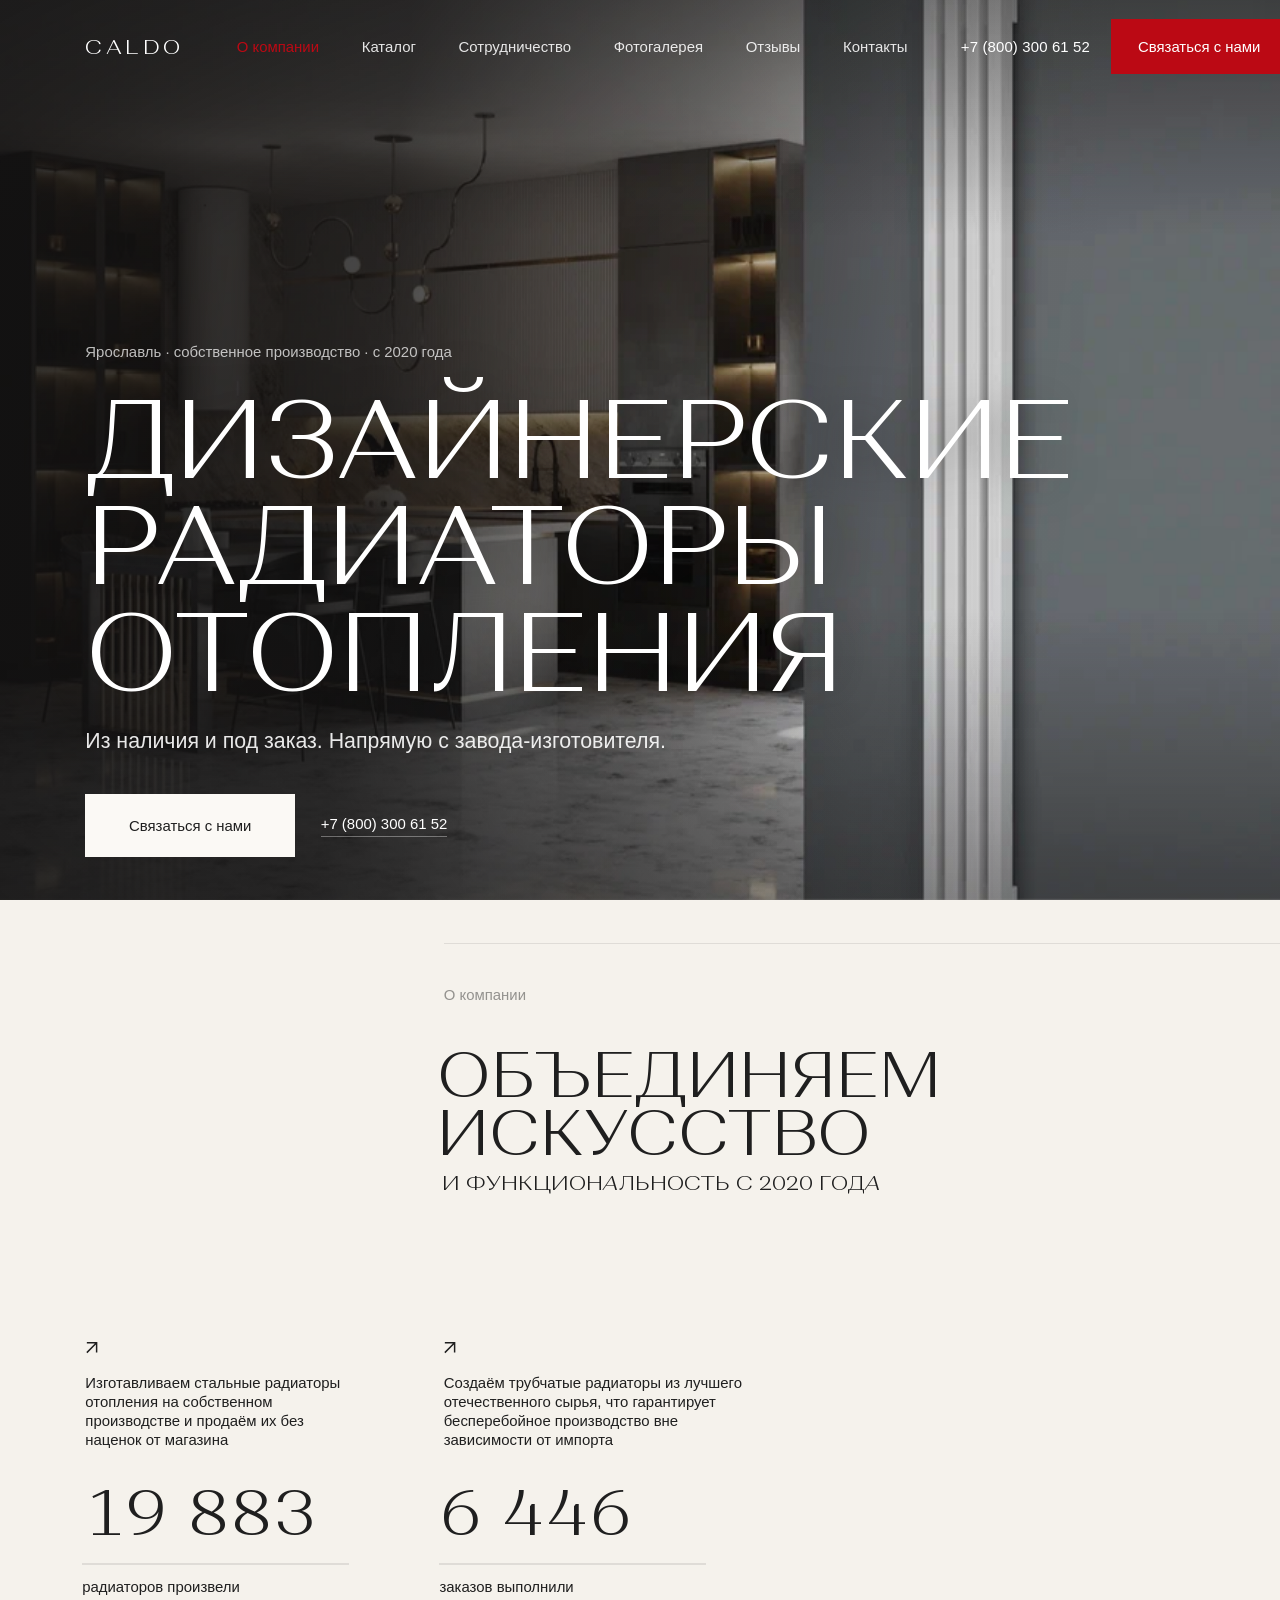
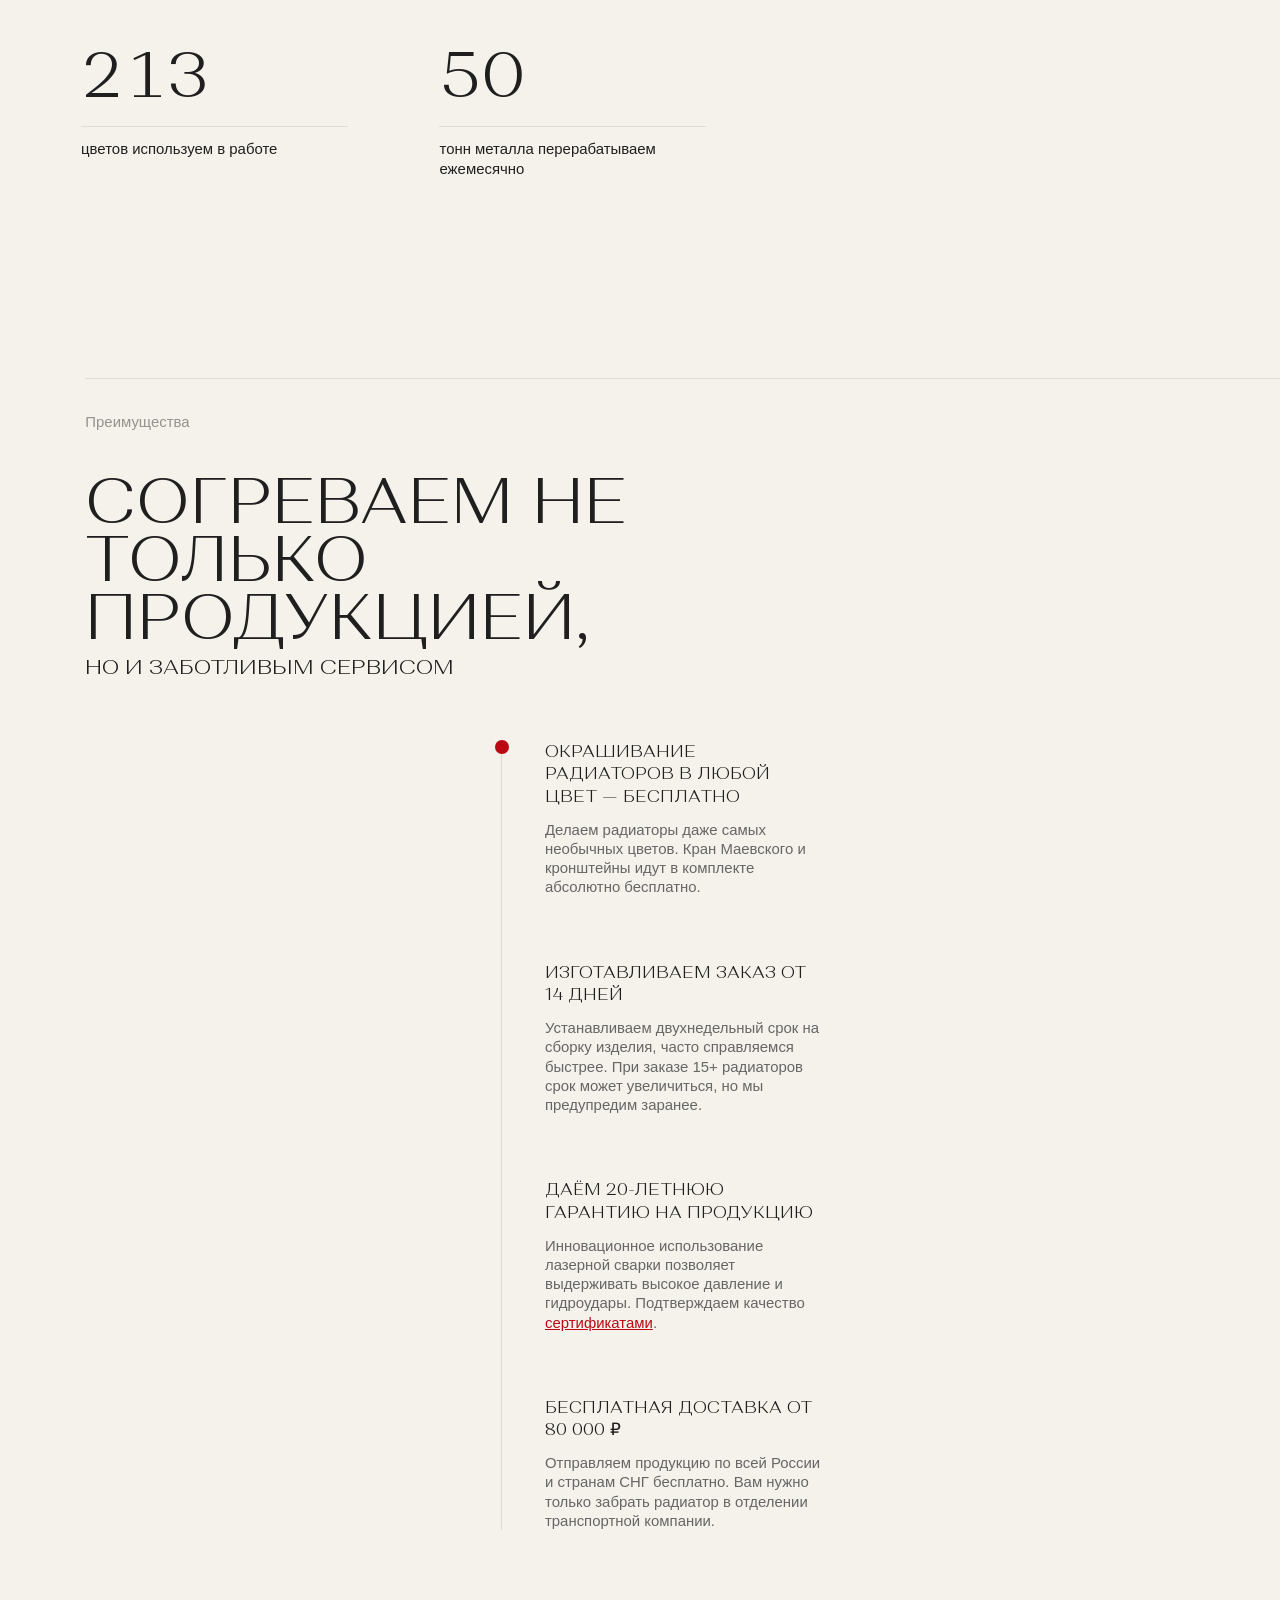
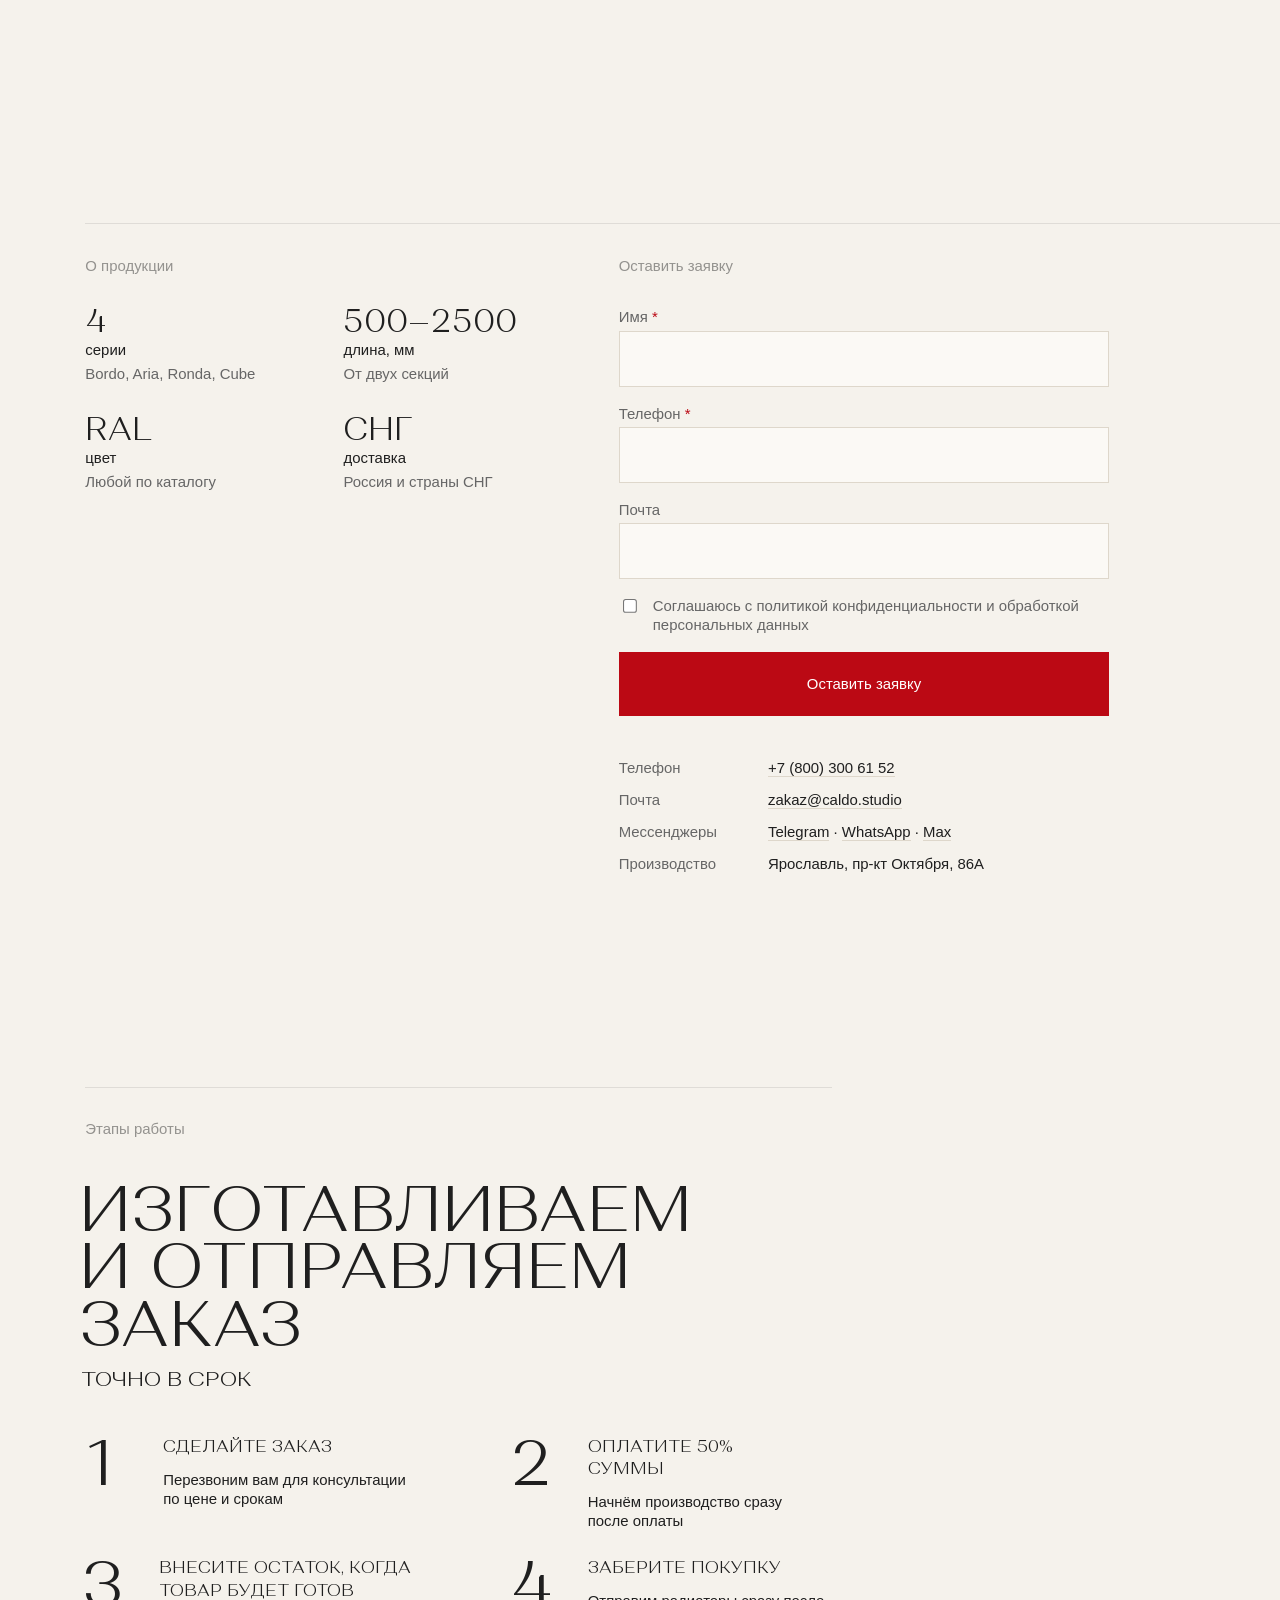
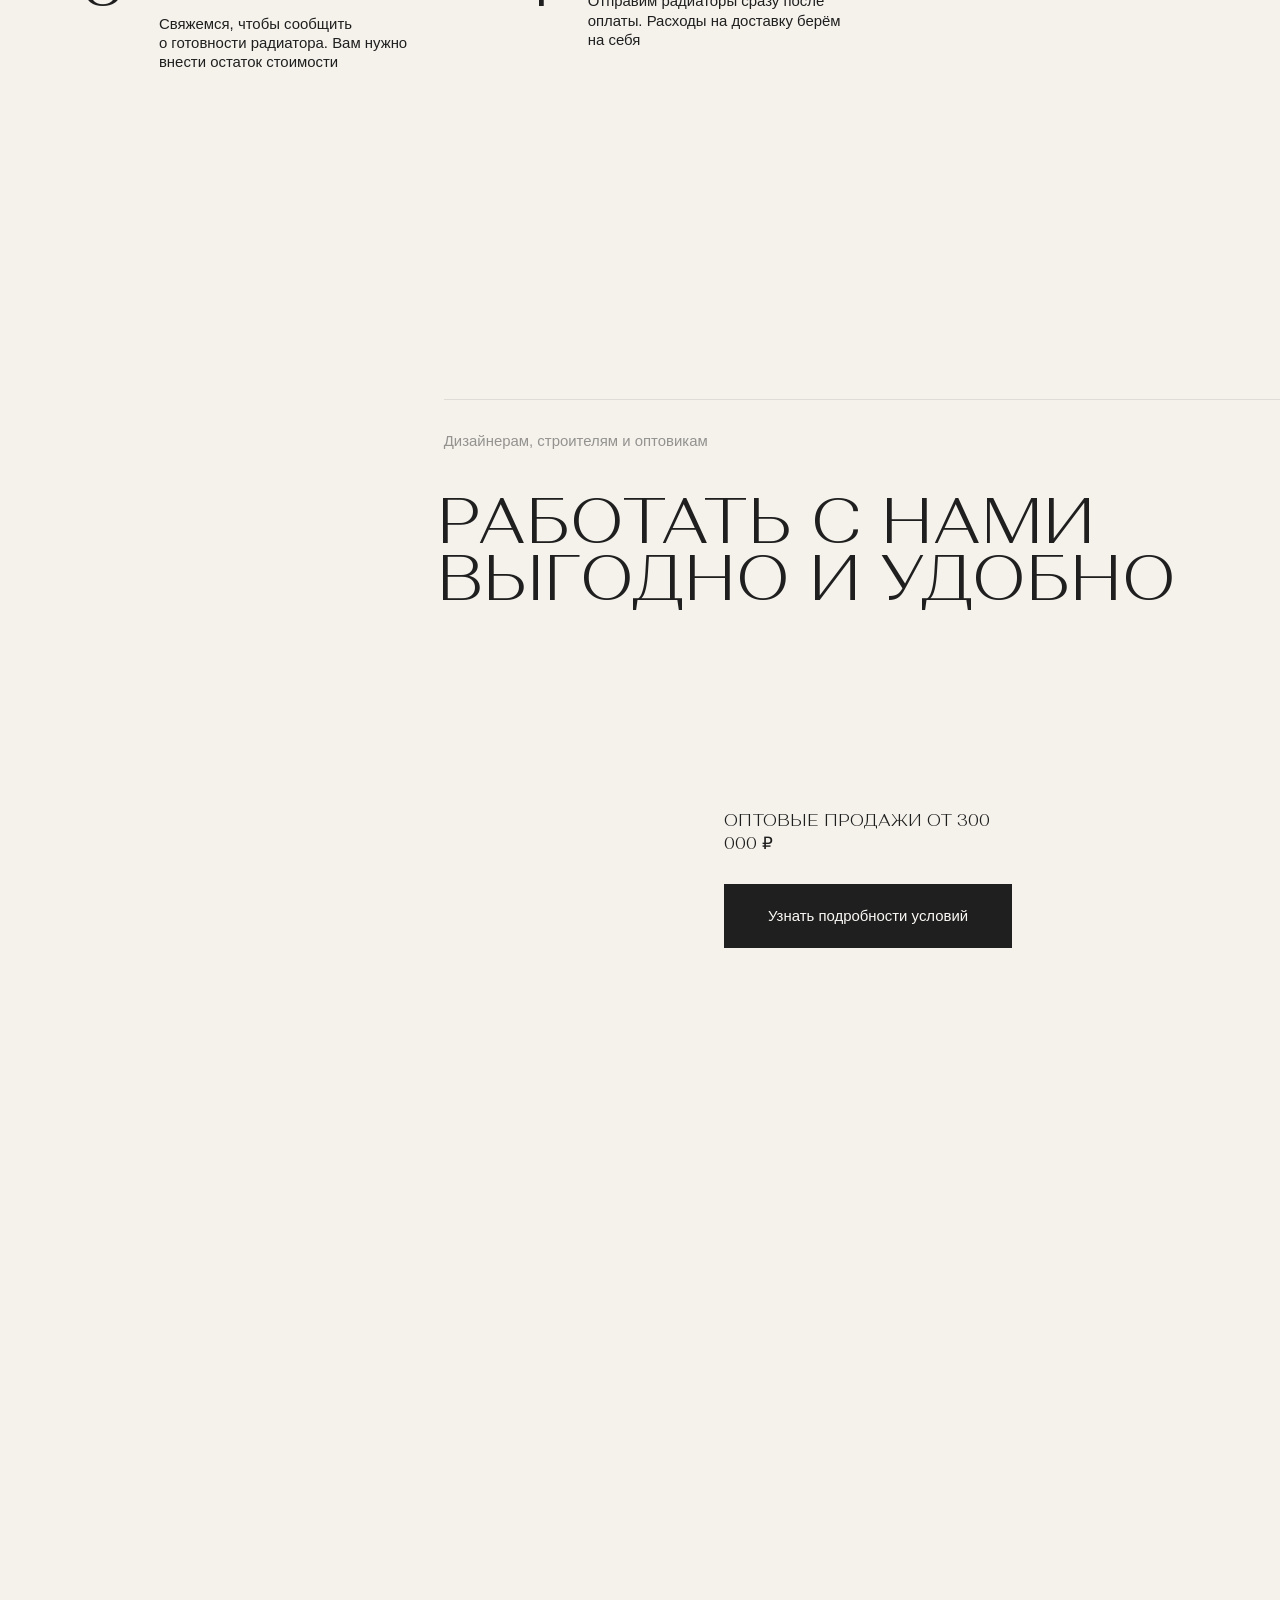
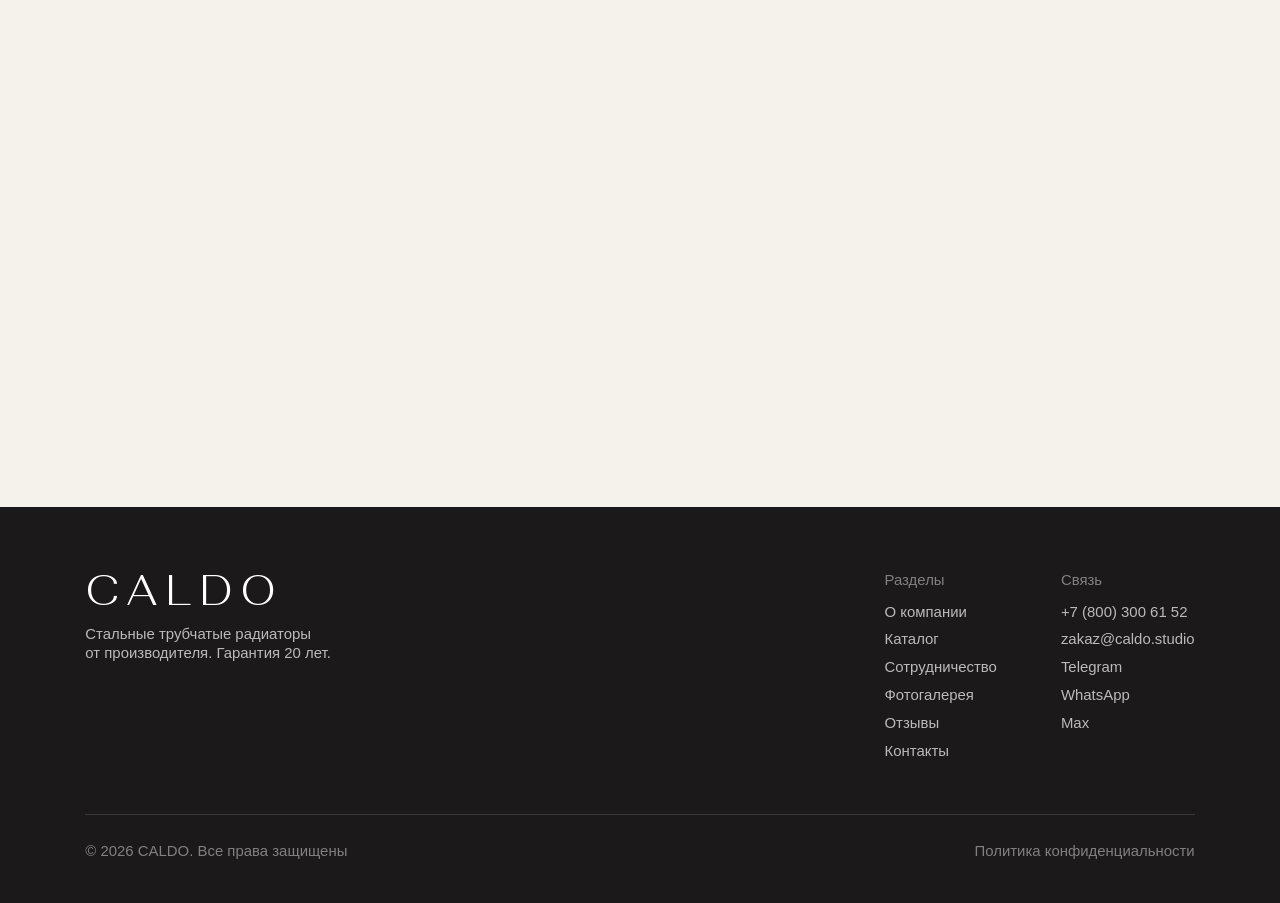
==== commit 95d714d5: "Сцена на прокрутке, широкий кадр формы" ====
--- a/index.html
+++ b/index.html
@@ -12,7 +12,7 @@
 <link rel="preconnect" href="https://static.tildacdn.com" crossorigin>
 <link rel="stylesheet" href="https://static.tildacdn.com/css/fonts-tildasans.css" media="print" onload="this.media='all'">
 <noscript><link rel="stylesheet" href="https://static.tildacdn.com/css/fonts-tildasans.css"></noscript>
-<link rel="stylesheet" href="assets/site.css?v=54">
+<link rel="stylesheet" href="assets/site.css?v=56">
 </head>
 
 <body>
@@ -344,7 +344,7 @@
          Блок rec819904326: линия 49, надзаголовок 80, заголовок 410/137,
          фотография 80/285 размером 500 × 416, справа два условия с кнопками.
          «Сотрудничество» у нас одна страница, поэтому обе ведут на неё. -->
-    <div class="deal">
+    <div class="deal deal--scene">
       <span class="deal__rule"></span>
       <span class="section__label deal__label">Дизайнерам, строителям и&nbsp;оптовикам</span>
       <h2 class="section__title deal__title">Работать с&nbsp;нами выгодно и&nbsp;удобно</h2>
@@ -407,6 +407,6 @@
   </div>
 </footer>
 
-<script src="assets/site.js?v=54"></script>
+<script src="assets/site.js?v=56"></script>
 </body>
 </html>
--- a/assets/site.css
+++ b/assets/site.css
@@ -1372,24 +1372,24 @@
   width: 1200px; height: 510px;
   margin: var(--s20) auto 0;
 }
-/* Размеры из исходника rec632151438: снимок 652 × 510 на 78/725,
-   заголовок 360 на 138/785, форма 444 на 138/873 — то есть 60 от
-   верха снимка до заголовка и 148 до формы. Раньше снимок был
-   растянут на 1043 и показывал не тот кусок кадра. */
+/* Замерено по десктопному рефу (окно 1920 = масштаб 1,6 к сетке 1200):
+   снимок от 78 до 1112 — это 1043 × 510; заголовок 138/69, интерлиньяж
+   24; форма 444 на 138/178. Блок на странице «Дизайнерам» у́же (652),
+   но здесь кадр широкий — как на рефе. */
 .cform__ph {
   position: absolute; left: 78px; top: 0;
-  width: 652px; height: 510px;
+  width: 1043px; height: 510px;
   background-size: cover; background-position: center;
 }
 .cform__inner {
-  position: absolute; left: 138px; top: 60px; width: 444px;
-  display: grid; grid-template-rows: 88px auto;   /* форма ровно на 148 от верха снимка */
+  position: absolute; left: 138px; top: 69px; width: 444px;
+  display: grid; grid-template-rows: 109px auto;   /* форма ровно на 178 от верха снимка */
 }
 .cform__lead {
   margin: 0;
   width: 360px; max-width: 100%;
   font-family: var(--font-display); font-weight: 300;
-  font-size: 20px; line-height: 19px; text-transform: uppercase;
+  font-size: 20px; line-height: 24px; text-transform: uppercase;
   color: var(--white);
 }
 .cform__form { width: 444px; max-width: 100%; }
@@ -1568,15 +1568,53 @@
   left: 80px; top: 285px; width: 500px; height: 416px;
   background-size: cover; background-position: center;
 }
-/* На десктопе оба снимка стоят на одних координатах — как в оригинале,
-   где верхний перекрывает нижний. Показываем один, второй ждёт мобилки. */
-.deal__ph--1 { display: none; }
 
 /* Оригинал ставит предложения в ряд: 339 и 679 по горизонтали, 434 по
    вертикали, кнопка под названием на 496 */
 .deal__offer { top: 434px; width: 250px; display: grid; gap: 28px; justify-items: start; }
 .deal__offer--1 { left: 339px; }
 .deal__offer--2 { left: 679px; width: 280px; }
+
+/* ------------------------------------------------------------------
+   Сцена на прокрутке — как в блоке rec819904326.
+   Там блок закрепляется и меняет содержимое: снимок Aria уезжает
+   вправо на 440 и сменяется снимком Cube, «Оптовые продажи» уходят
+   влево на 350 и гаснут, вместо них появляются «Дизайнерам и
+   строителям» и едут влево на 130. Значения mx и порядок шагов
+   сняты с data-animate-sbs-opts.
+   Прогресс скролла кладёт в --p скрипт; без него и при отключённой
+   анимации блок остаётся статичным и показывает оба предложения.
+   ------------------------------------------------------------------ */
+@media (min-width: 1200px) {
+  .deal--scene { --p: 0; }
+  .section--deal.has-scene { height: 1700px; }
+  .has-scene .deal--scene { position: sticky; top: 90px; }
+
+  .deal--scene .deal__ph--2 {                      /* Aria — первый кадр */
+    transform: translateX(calc(440px * var(--p)));
+    opacity: calc(1 - clamp(0, (var(--p) - .45) * 4, 1));
+  }
+  .deal--scene .deal__ph--1 {                      /* Cube — второй кадр */
+    transform: translateX(calc(440px * var(--p)));
+    opacity: clamp(0, (var(--p) - .45) * 4, 1);
+  }
+  .deal--scene .deal__offer--2 {                   /* «Оптовые продажи» уходят */
+    transform: translateX(calc(-350px * var(--p)));
+    opacity: calc(1 - clamp(0, (var(--p) - .35) * 4, 1));
+  }
+  .deal--scene .deal__offer--1 {                   /* «Дизайнерам» появляются */
+    transform: translateX(calc(-130px * var(--p)));
+    opacity: clamp(0, (var(--p) - .5) * 4, 1);
+  }
+}
+@media (prefers-reduced-motion: reduce) {
+  .section--deal.has-scene { height: auto; }
+  .has-scene .deal--scene { position: static; }
+  .deal--scene .deal__ph--1, .deal--scene .deal__ph--2,
+  .deal--scene .deal__offer--1, .deal--scene .deal__offer--2 {
+    transform: none; opacity: 1;
+  }
+}
 .deal__name {
   font-family: var(--font-display); font-weight: 300;
   font-size: 16px; line-height: 21px; text-transform: uppercase;
@@ -1603,7 +1641,7 @@
   /* Каждое предложение со своим снимком, как в мобильной версии сайта:
      Cube — дизайнерам и строителям, Aria — оптовым продажам */
   .deal__ph { height: 300px; }
-  .deal__ph--1 { display: block; order: 1; }
+  .deal__ph--1 { order: 1; }
   .deal__offer--1 { order: 2; }
   .deal__ph--2 { order: 3; }
   .deal__offer--2 { order: 4; }
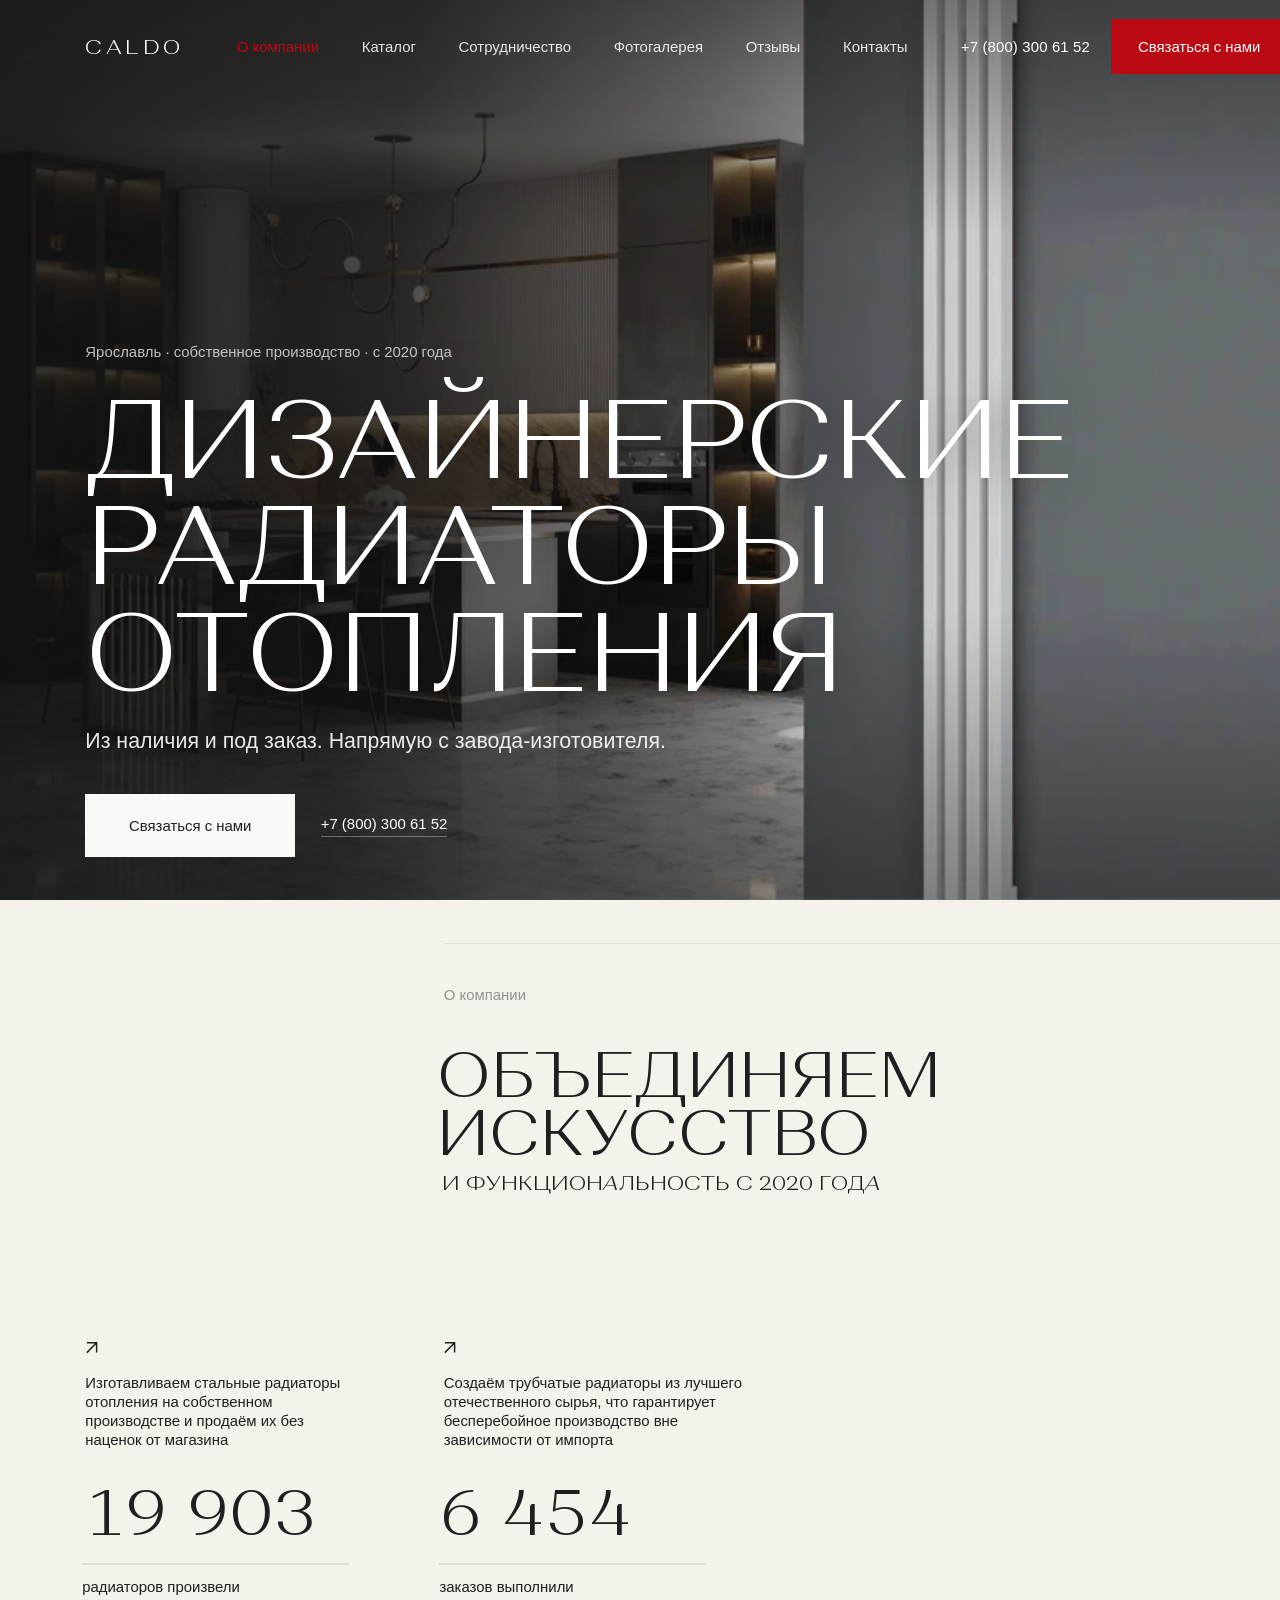
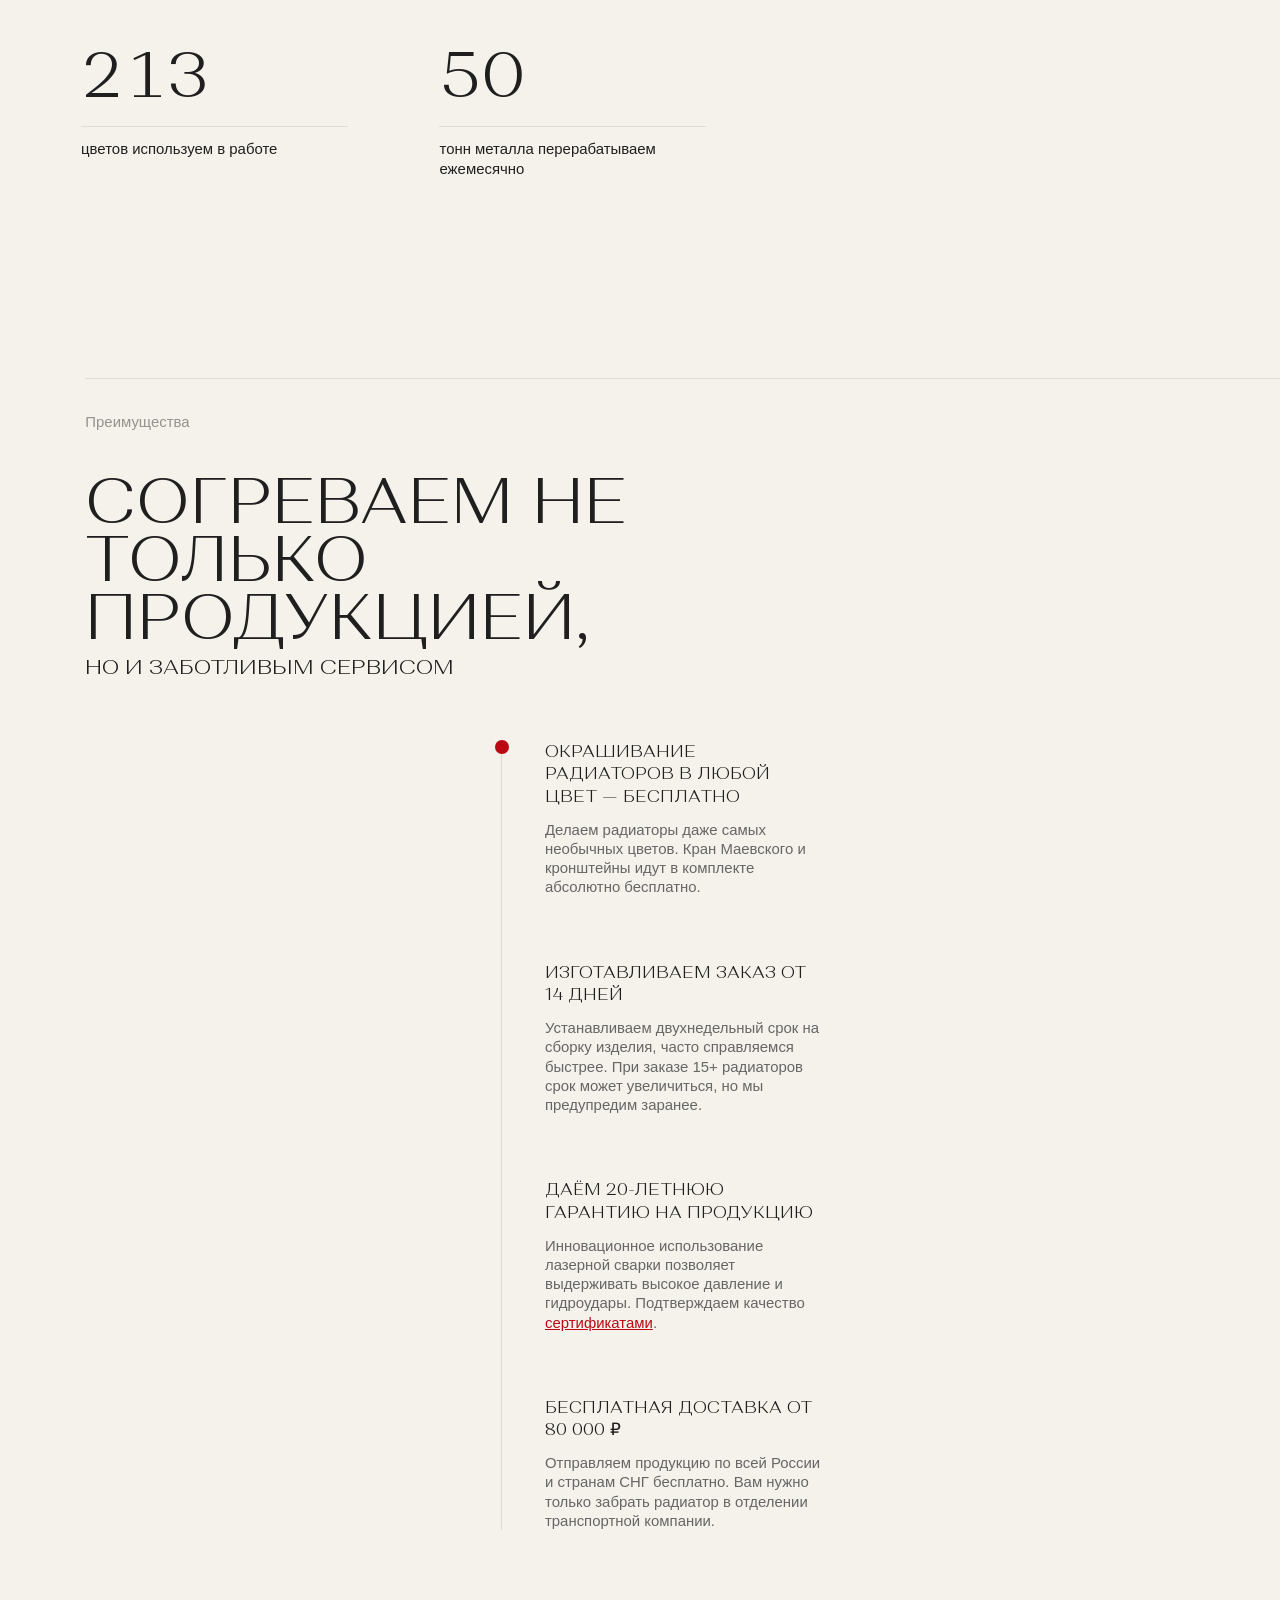
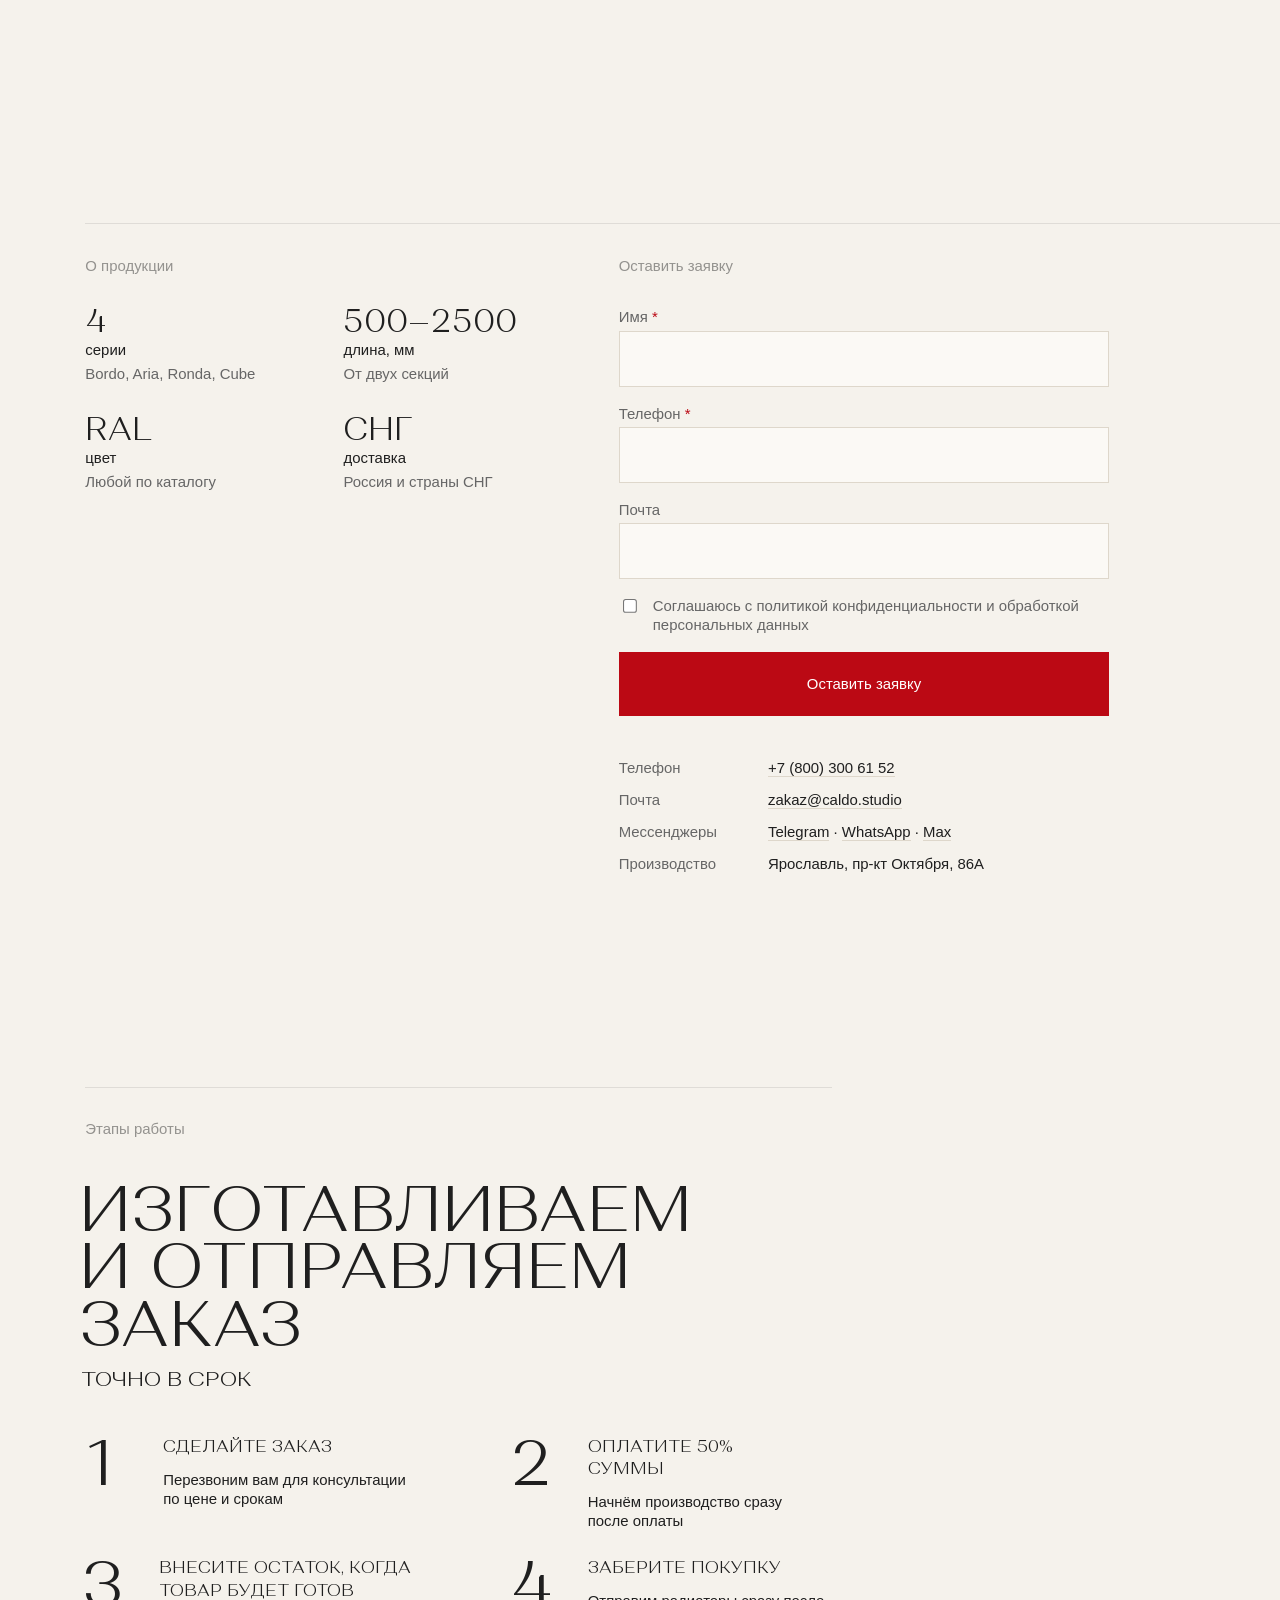
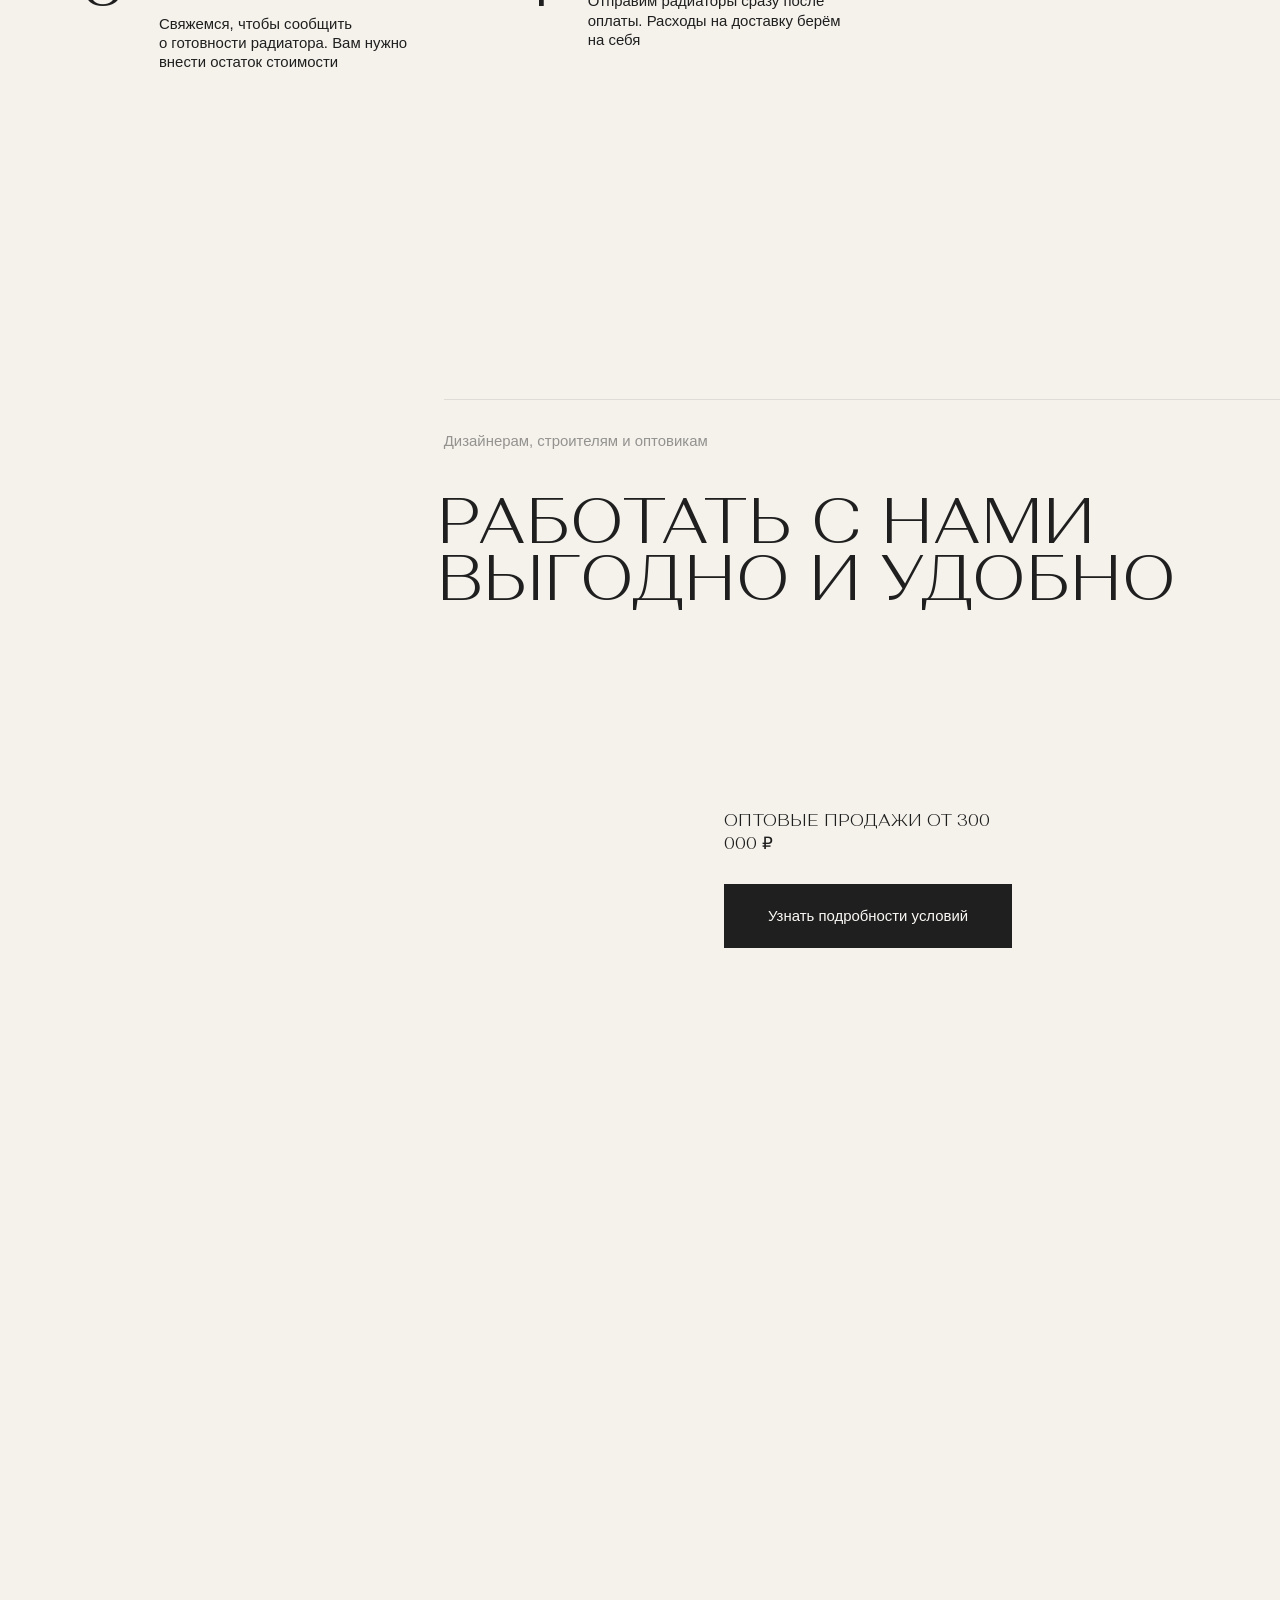
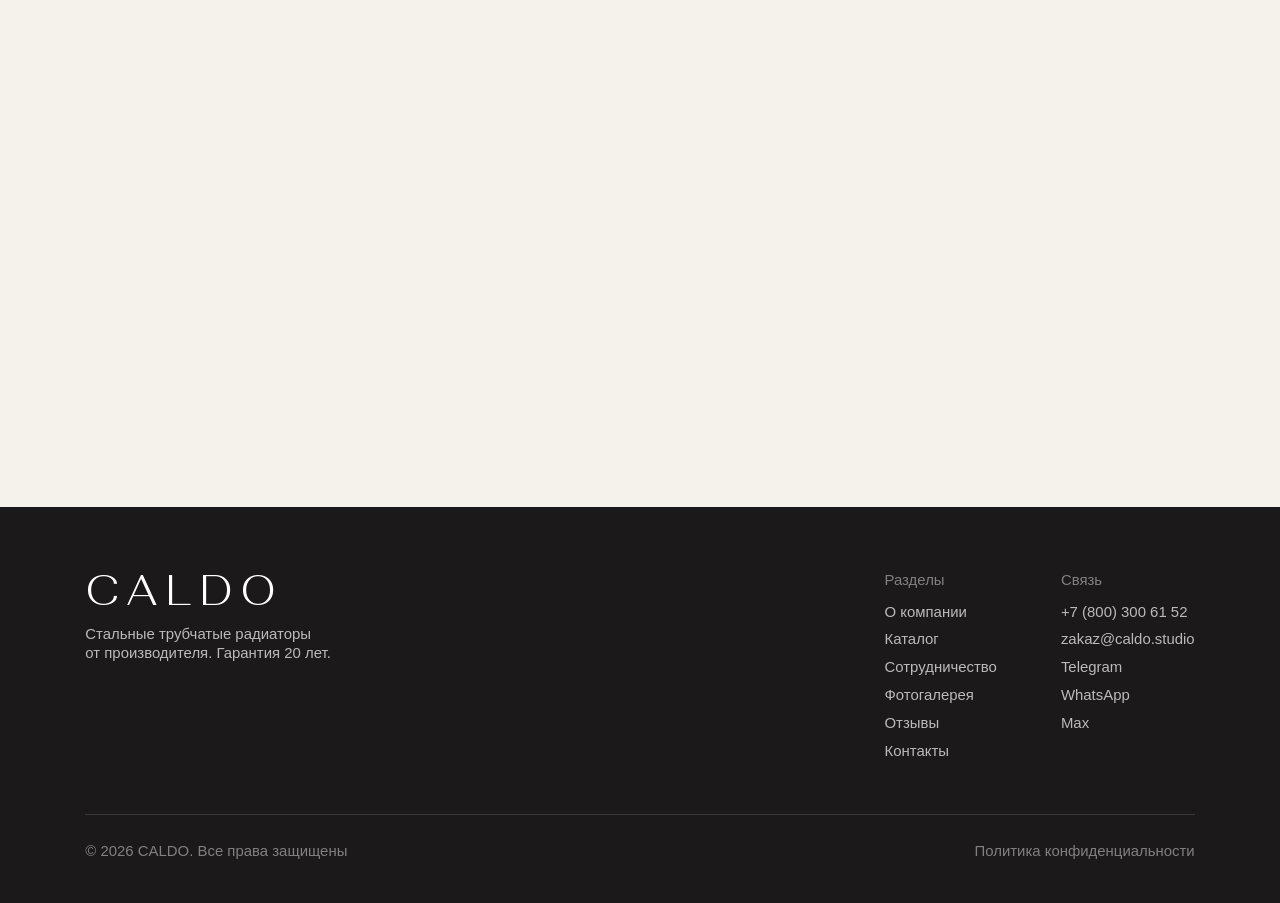
==== commit a5462ab8: "Преимущества вместо обложки в сотрудничестве" ====
--- a/index.html
+++ b/index.html
@@ -12,7 +12,7 @@
 <link rel="preconnect" href="https://static.tildacdn.com" crossorigin>
 <link rel="stylesheet" href="https://static.tildacdn.com/css/fonts-tildasans.css" media="print" onload="this.media='all'">
 <noscript><link rel="stylesheet" href="https://static.tildacdn.com/css/fonts-tildasans.css"></noscript>
-<link rel="stylesheet" href="assets/site.css?v=56">
+<link rel="stylesheet" href="assets/site.css?v=57">
 </head>
 
 <body>
@@ -407,6 +407,6 @@
   </div>
 </footer>
 
-<script src="assets/site.js?v=56"></script>
+<script src="assets/site.js?v=57"></script>
 </body>
 </html>
--- a/assets/site.css
+++ b/assets/site.css
@@ -1129,13 +1129,7 @@
 }
 @media (max-width: 639px) { .par__title { font-size: 28px; line-height: 25px; } }
 
-/* Обложка под первым экраном «Сотрудничества» */
-.section--cover { padding-block: 0; }
-.cover__ph {
-  height: 420px;
-  background-size: cover; background-position: center;
-}
-@media (max-width: 959px) { .cover__ph { height: 300px; } }
+
 
 /* В артбордах ширина заголовка задана координатами, ограничение в 700 мешает */
 .par__title, .rew__title, .cta__title, .abx__title,
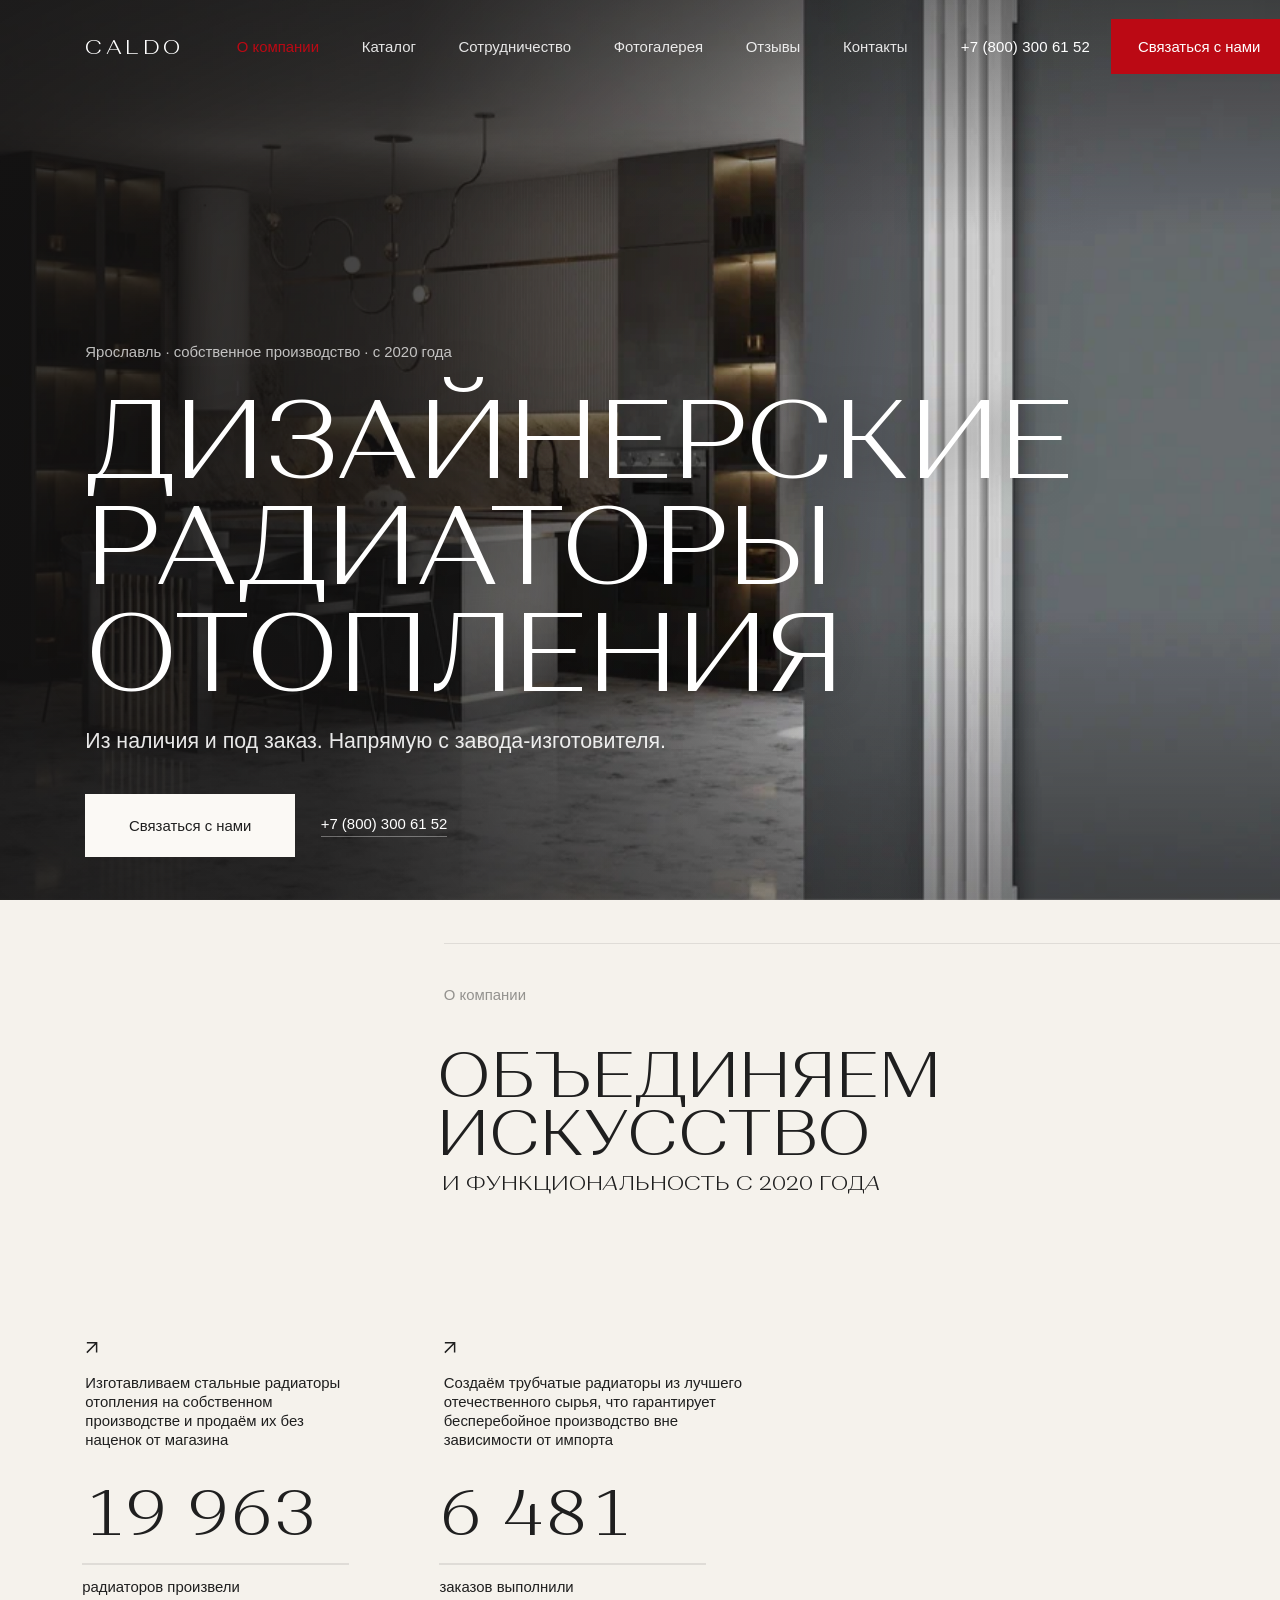
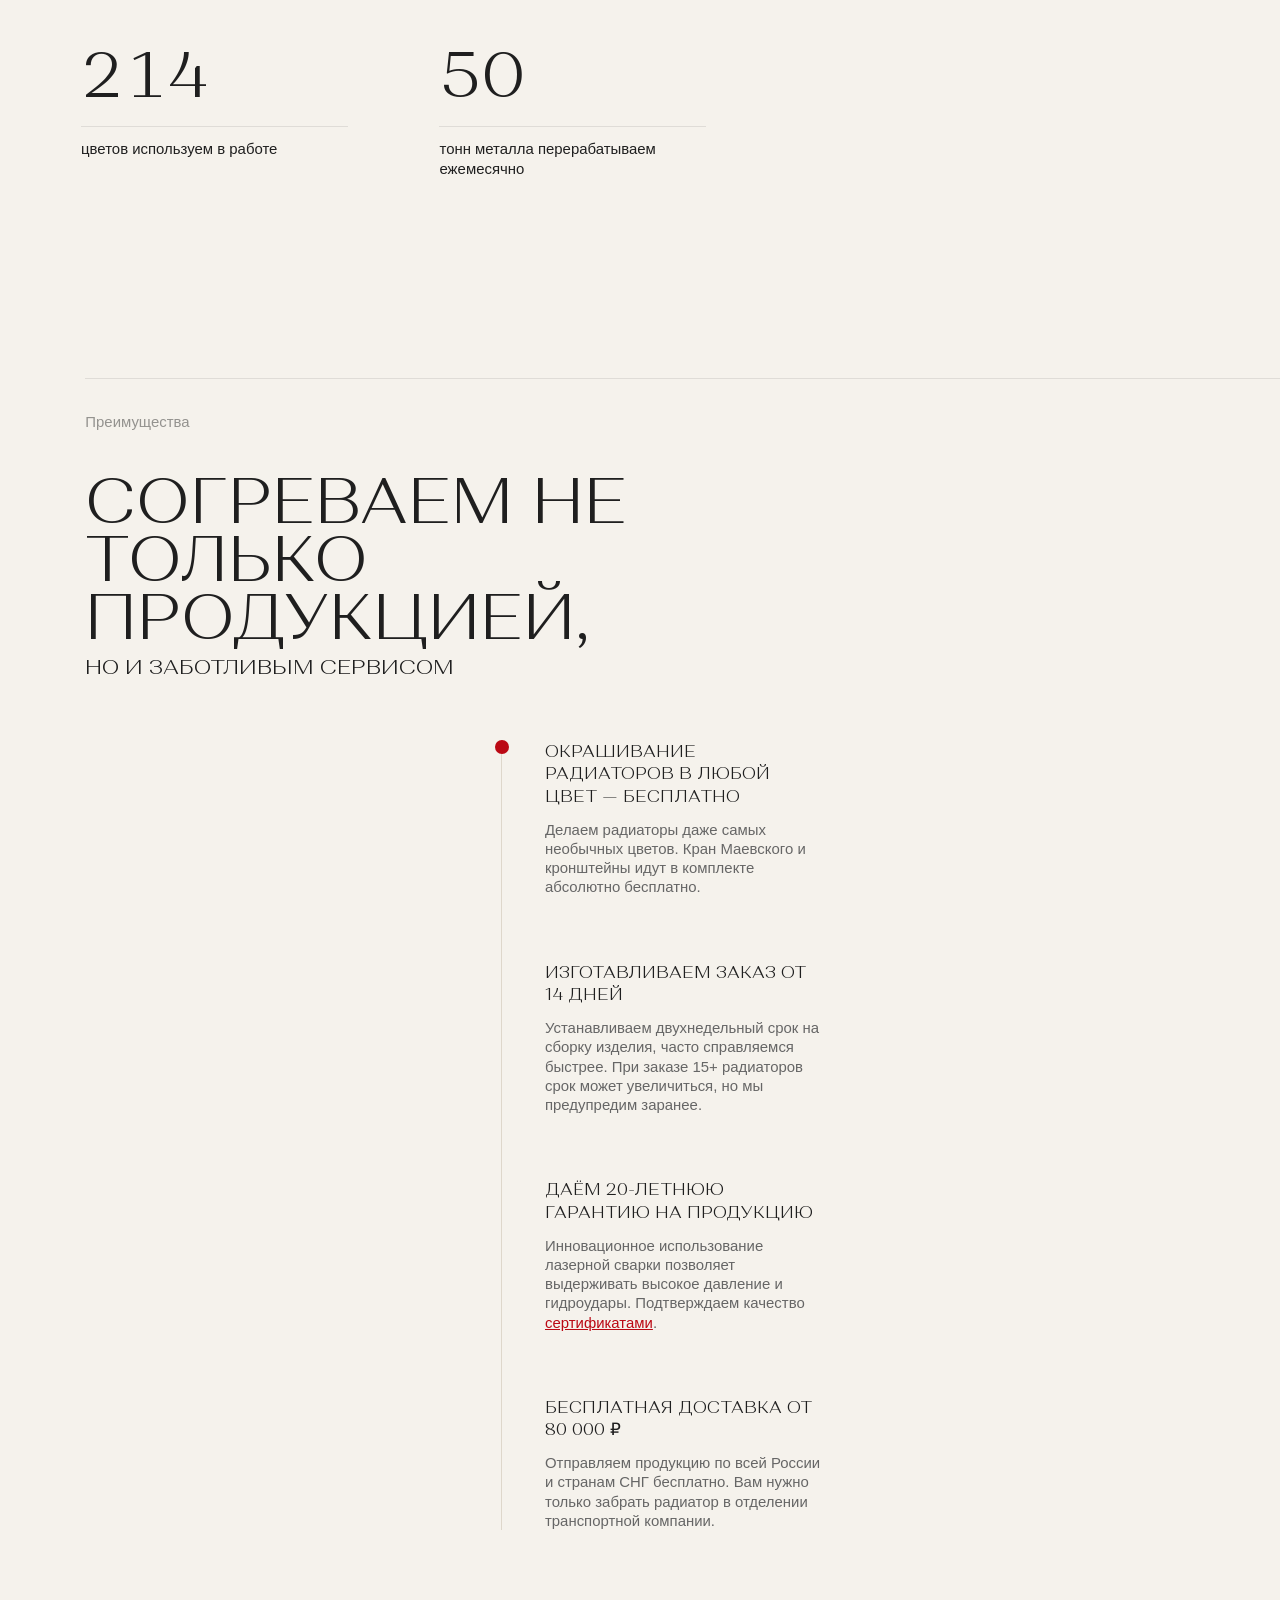
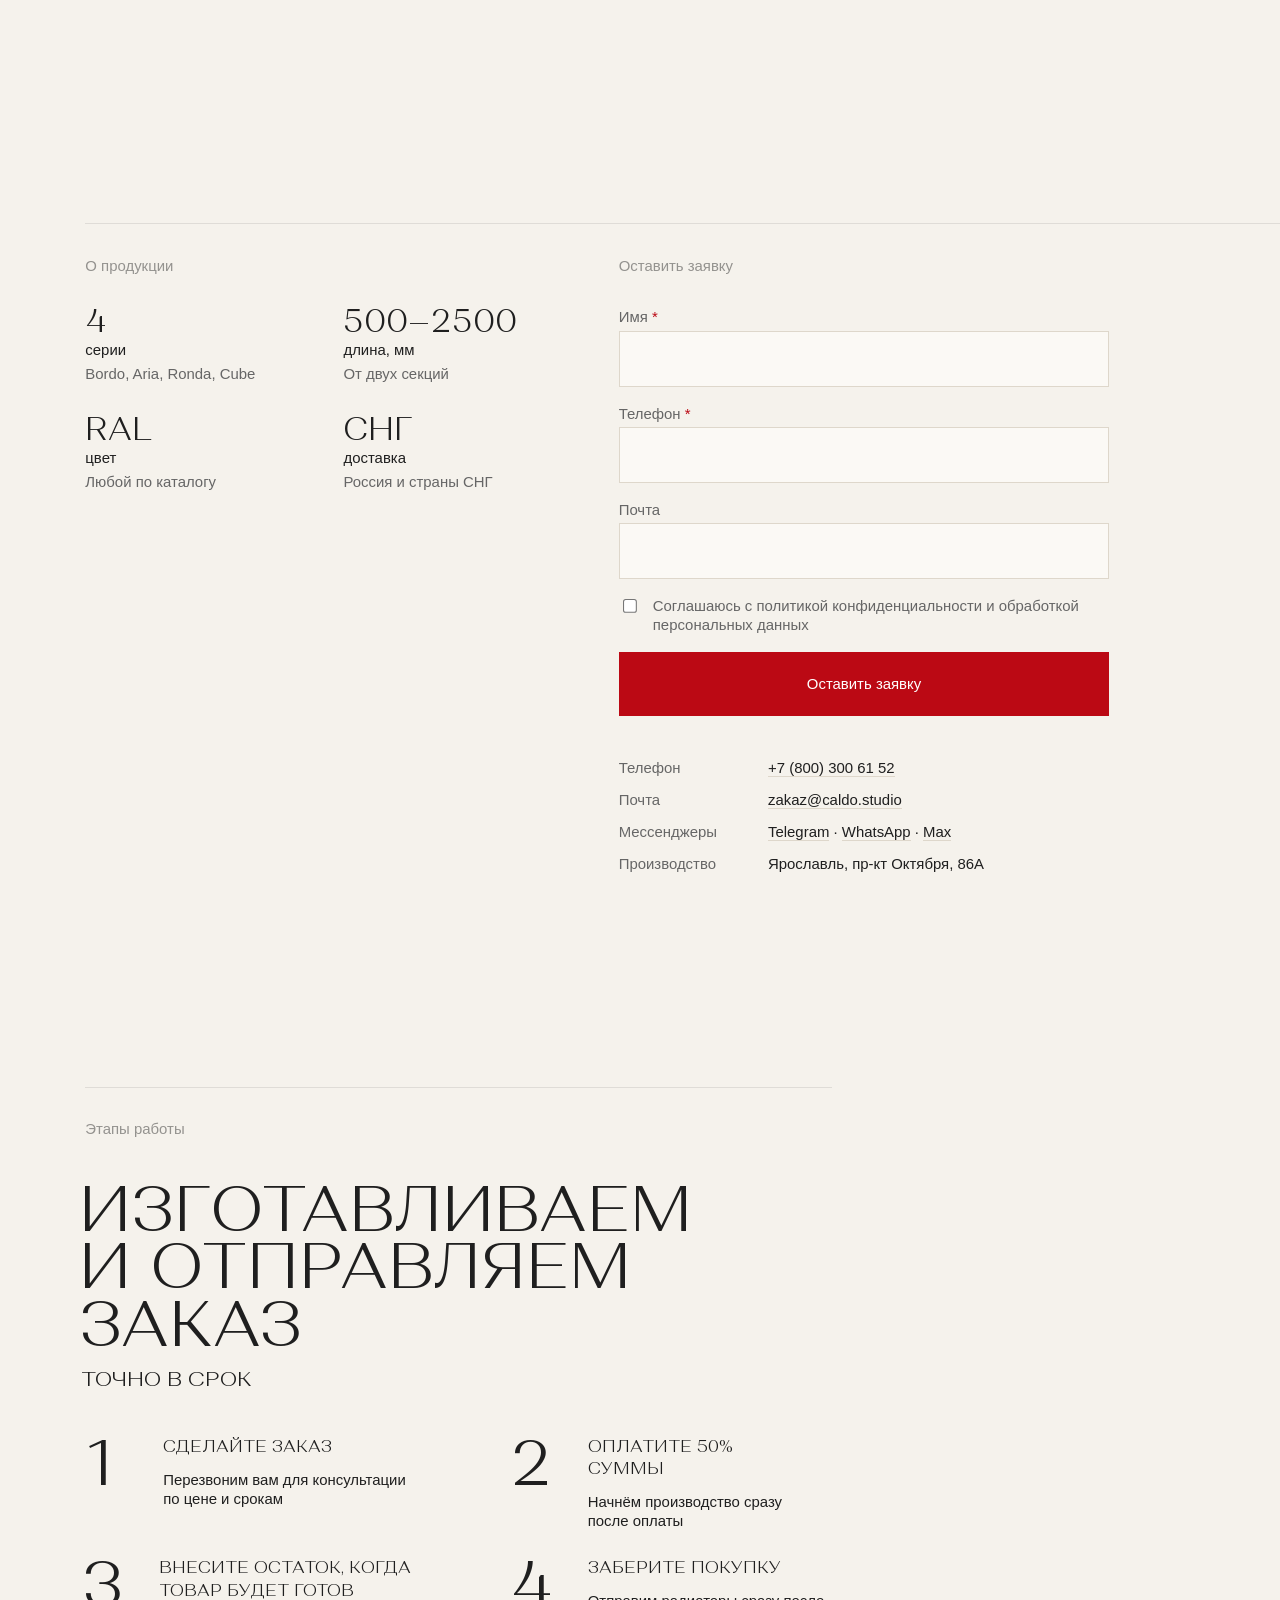
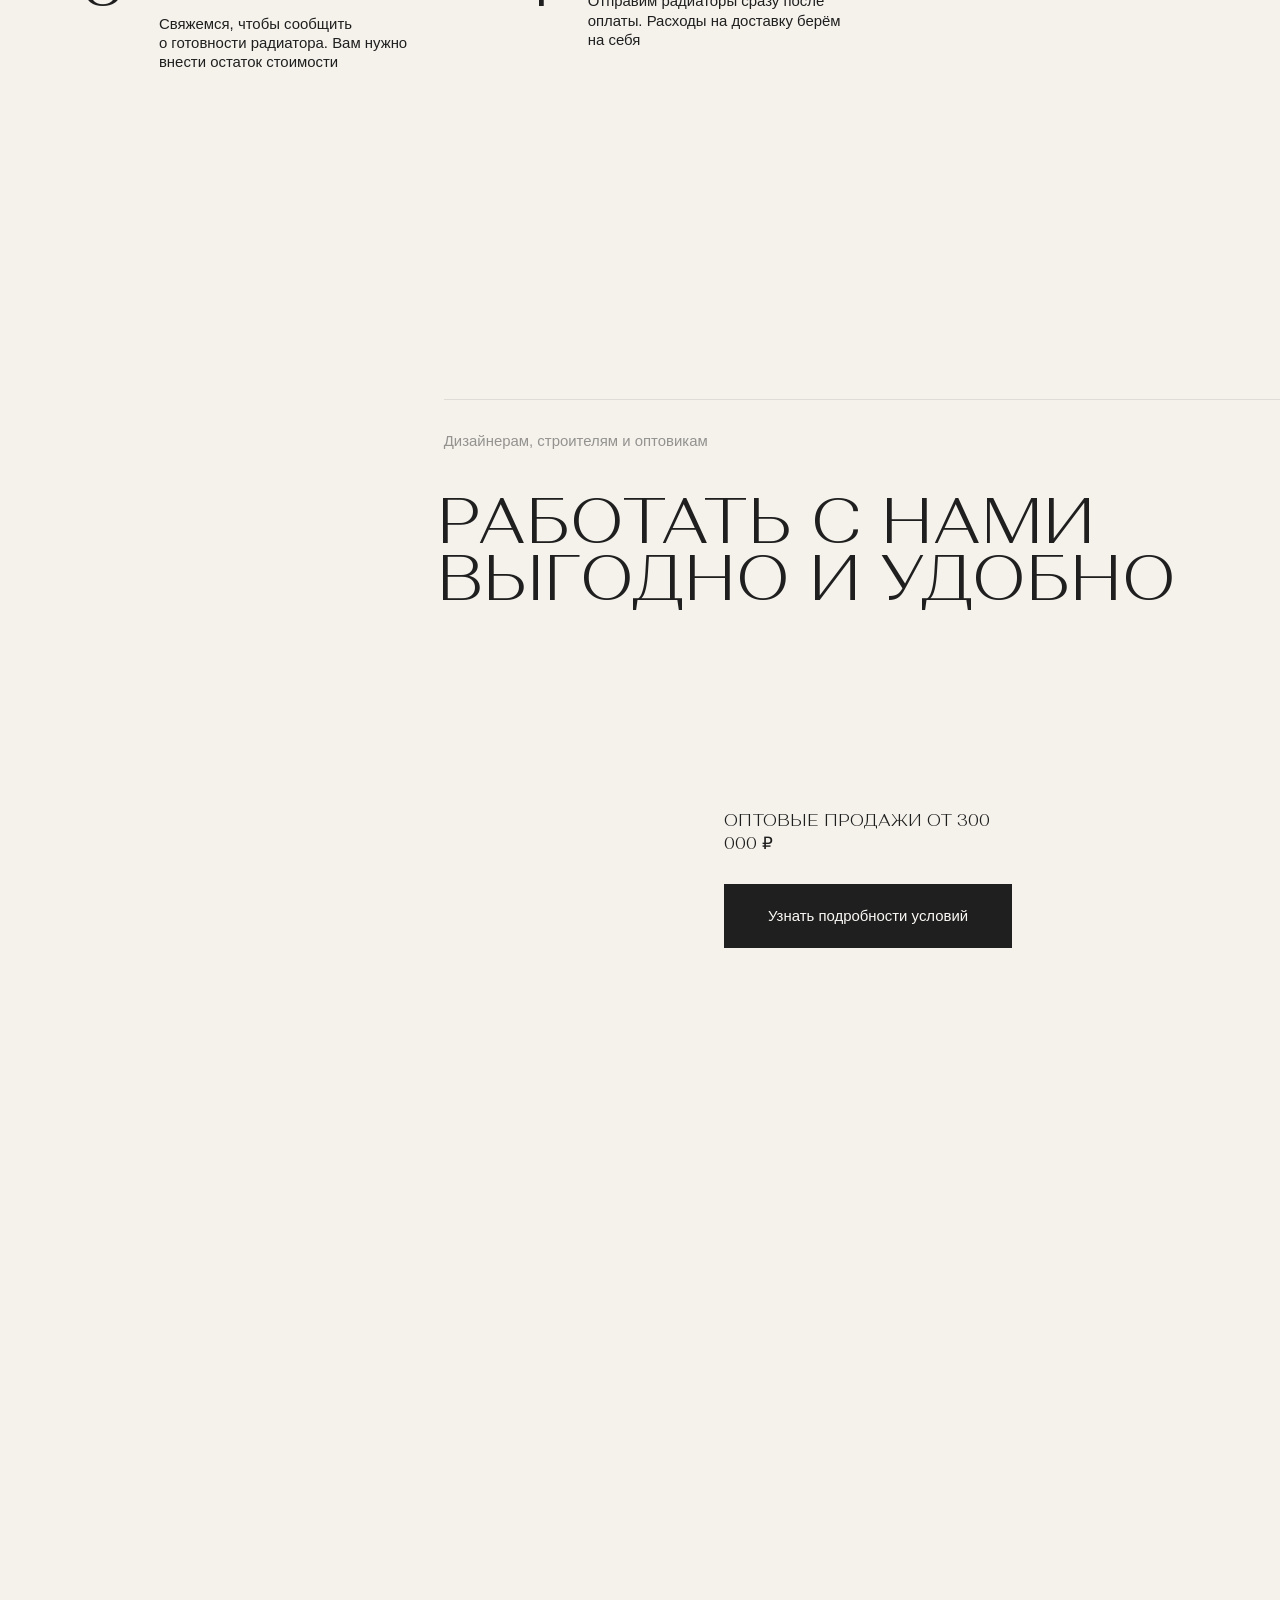
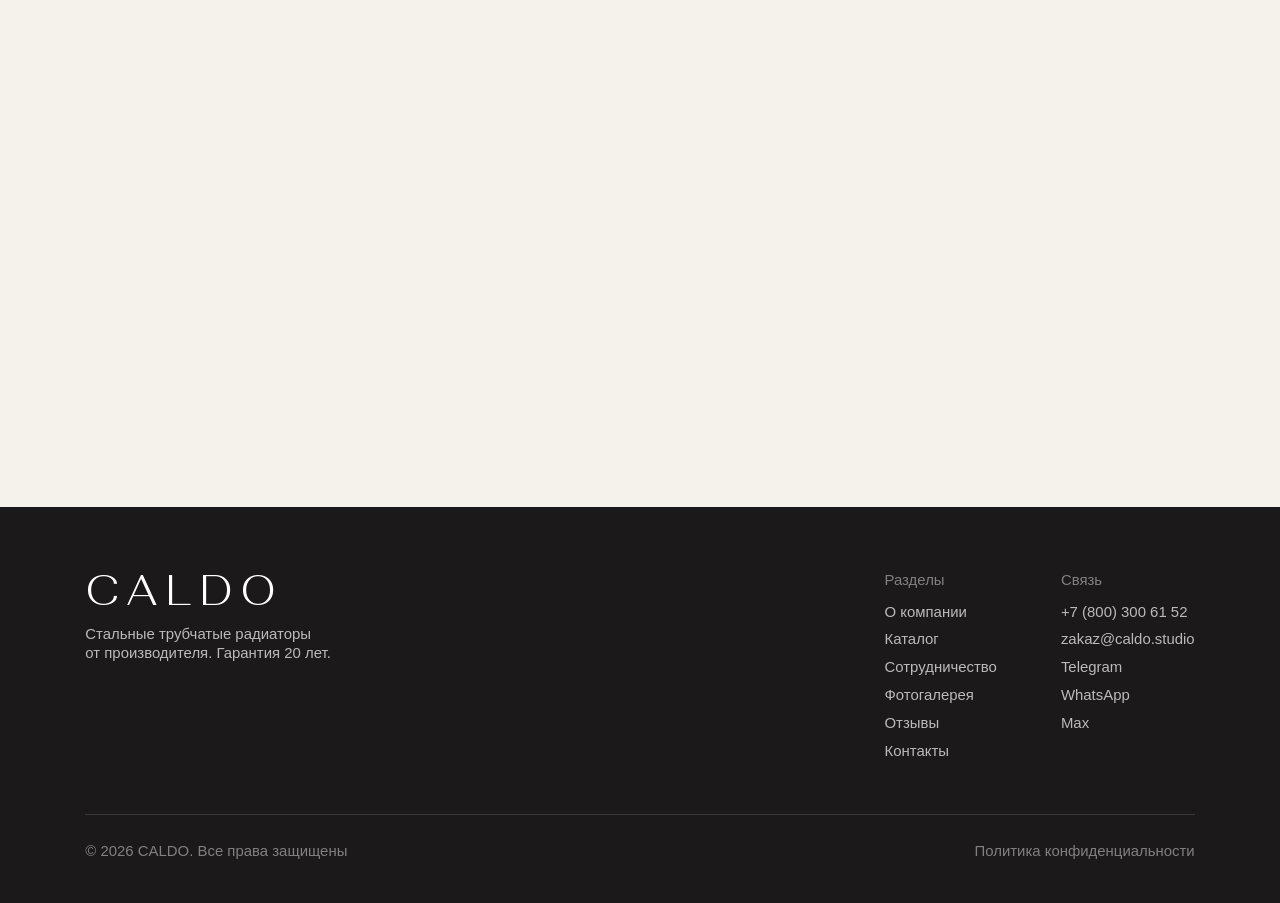
==== commit 9b1604ce: "Отступы между блоками на телефоне" ====
--- a/index.html
+++ b/index.html
@@ -12,7 +12,7 @@
 <link rel="preconnect" href="https://static.tildacdn.com" crossorigin>
 <link rel="stylesheet" href="https://static.tildacdn.com/css/fonts-tildasans.css" media="print" onload="this.media='all'">
 <noscript><link rel="stylesheet" href="https://static.tildacdn.com/css/fonts-tildasans.css"></noscript>
-<link rel="stylesheet" href="assets/site.css?v=57">
+<link rel="stylesheet" href="assets/site.css?v=60">
 </head>
 
 <body>
@@ -407,6 +407,6 @@
   </div>
 </footer>
 
-<script src="assets/site.js?v=57"></script>
+<script src="assets/site.js?v=60"></script>
 </body>
 </html>
--- a/assets/site.css
+++ b/assets/site.css
@@ -1766,3 +1766,21 @@
   box-shadow: 0 0 0 1px rgba(0, 0, 0, .15);
 }
 .field--phone .field__code::after { content: "▾"; margin: 0 var(--s3) 0 var(--s2); opacity: .6; font-size: 10px; }
+
+/* Отступы между блоками на телефоне. Десктопные 50 сверху и 100 снизу
+   плюс собственный отступ блока в 100 давали до 283 px пустоты —
+   на узком экране это полполотна. Держим 30 / 50 и половинный отступ
+   у блоков, которые задают его сами. */
+@media (max-width: 639px) {
+  .section, .section--par { padding-block: 20px 30px; }
+  .page > .section:first-child { padding-top: 20px; }
+  /* Внутри секции блоки разделяет собственный отступ, а первому он не
+     нужен — там уже сработал padding секции */
+  .advs, .prod { margin-top: var(--s10); }
+  .section--advs .advs, .section--prod .prod { margin-top: 0; }
+  .cform { margin-top: var(--s10); }
+  .section--cform .cform { margin-top: 0; }
+  .rev__places { margin-top: var(--s8); }
+  .advs__body { gap: var(--s8); }
+  .abx__ph { margin-block: var(--s3); }
+}
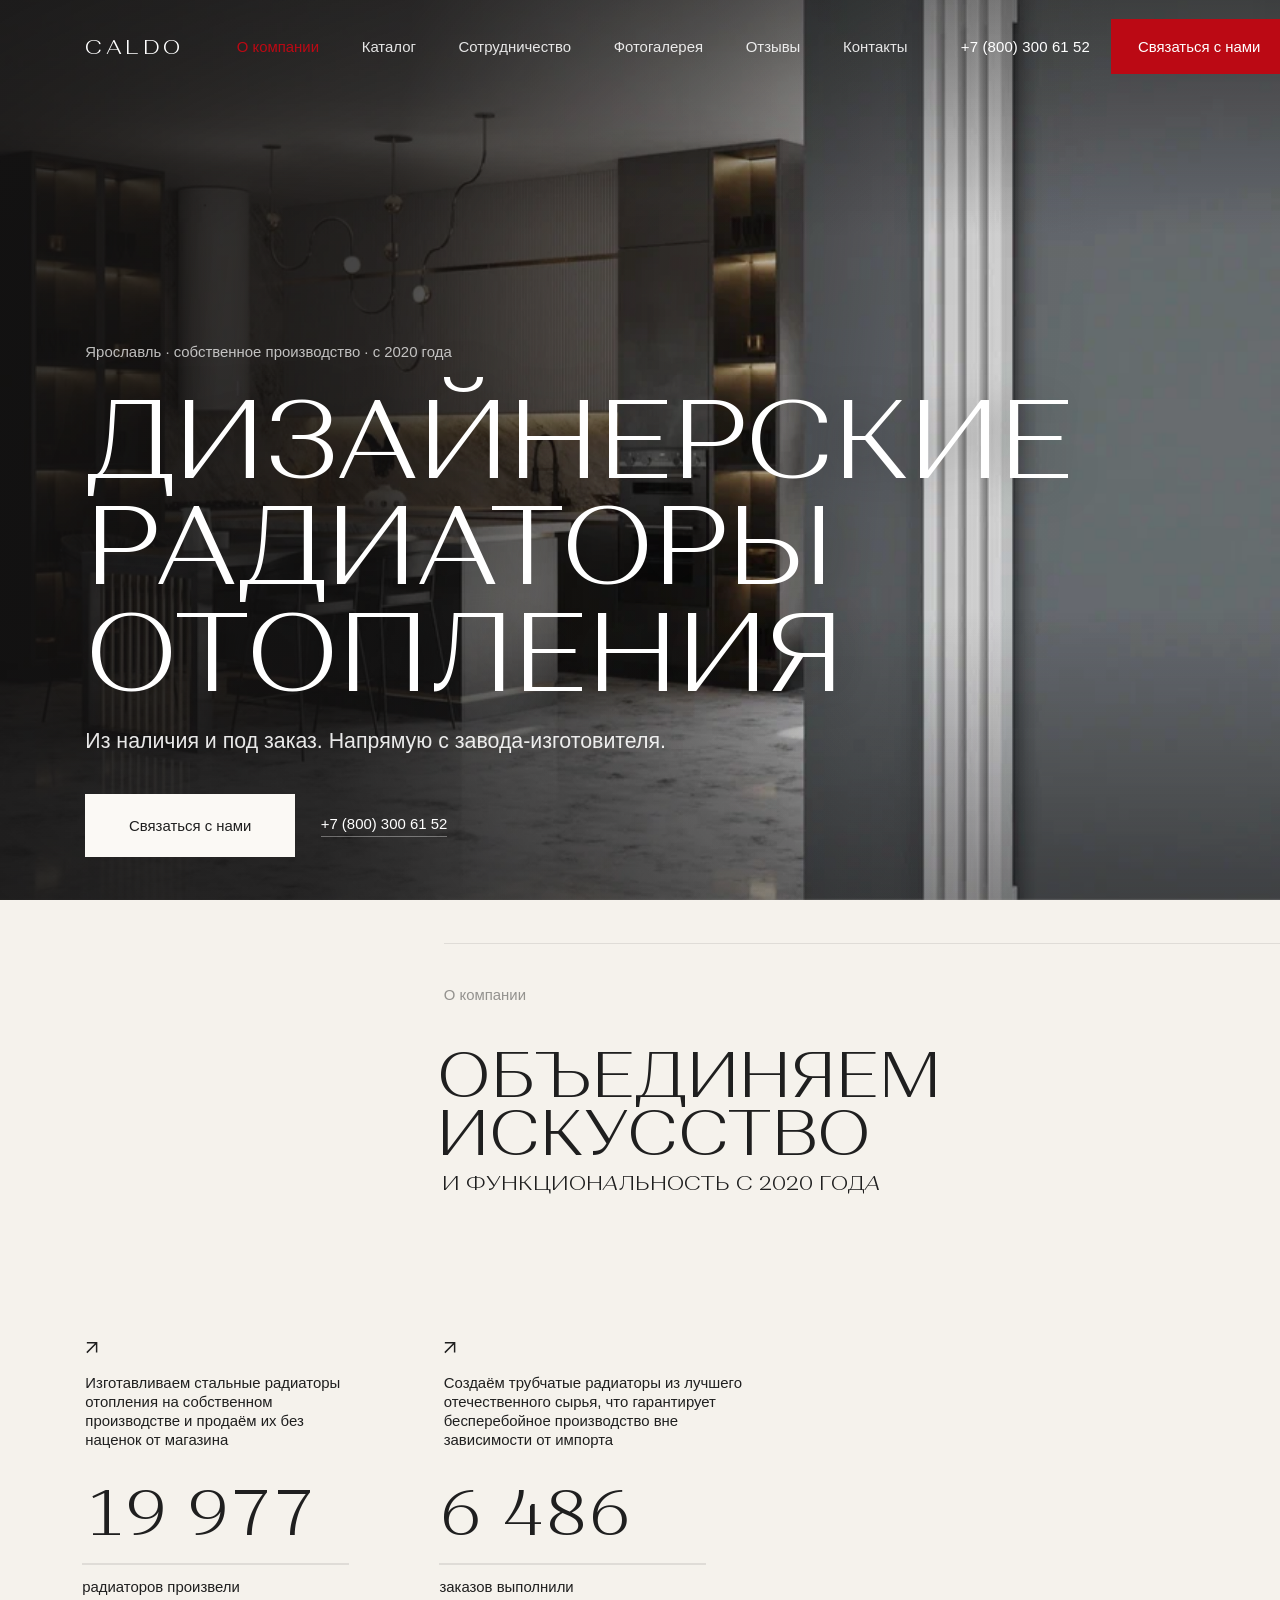
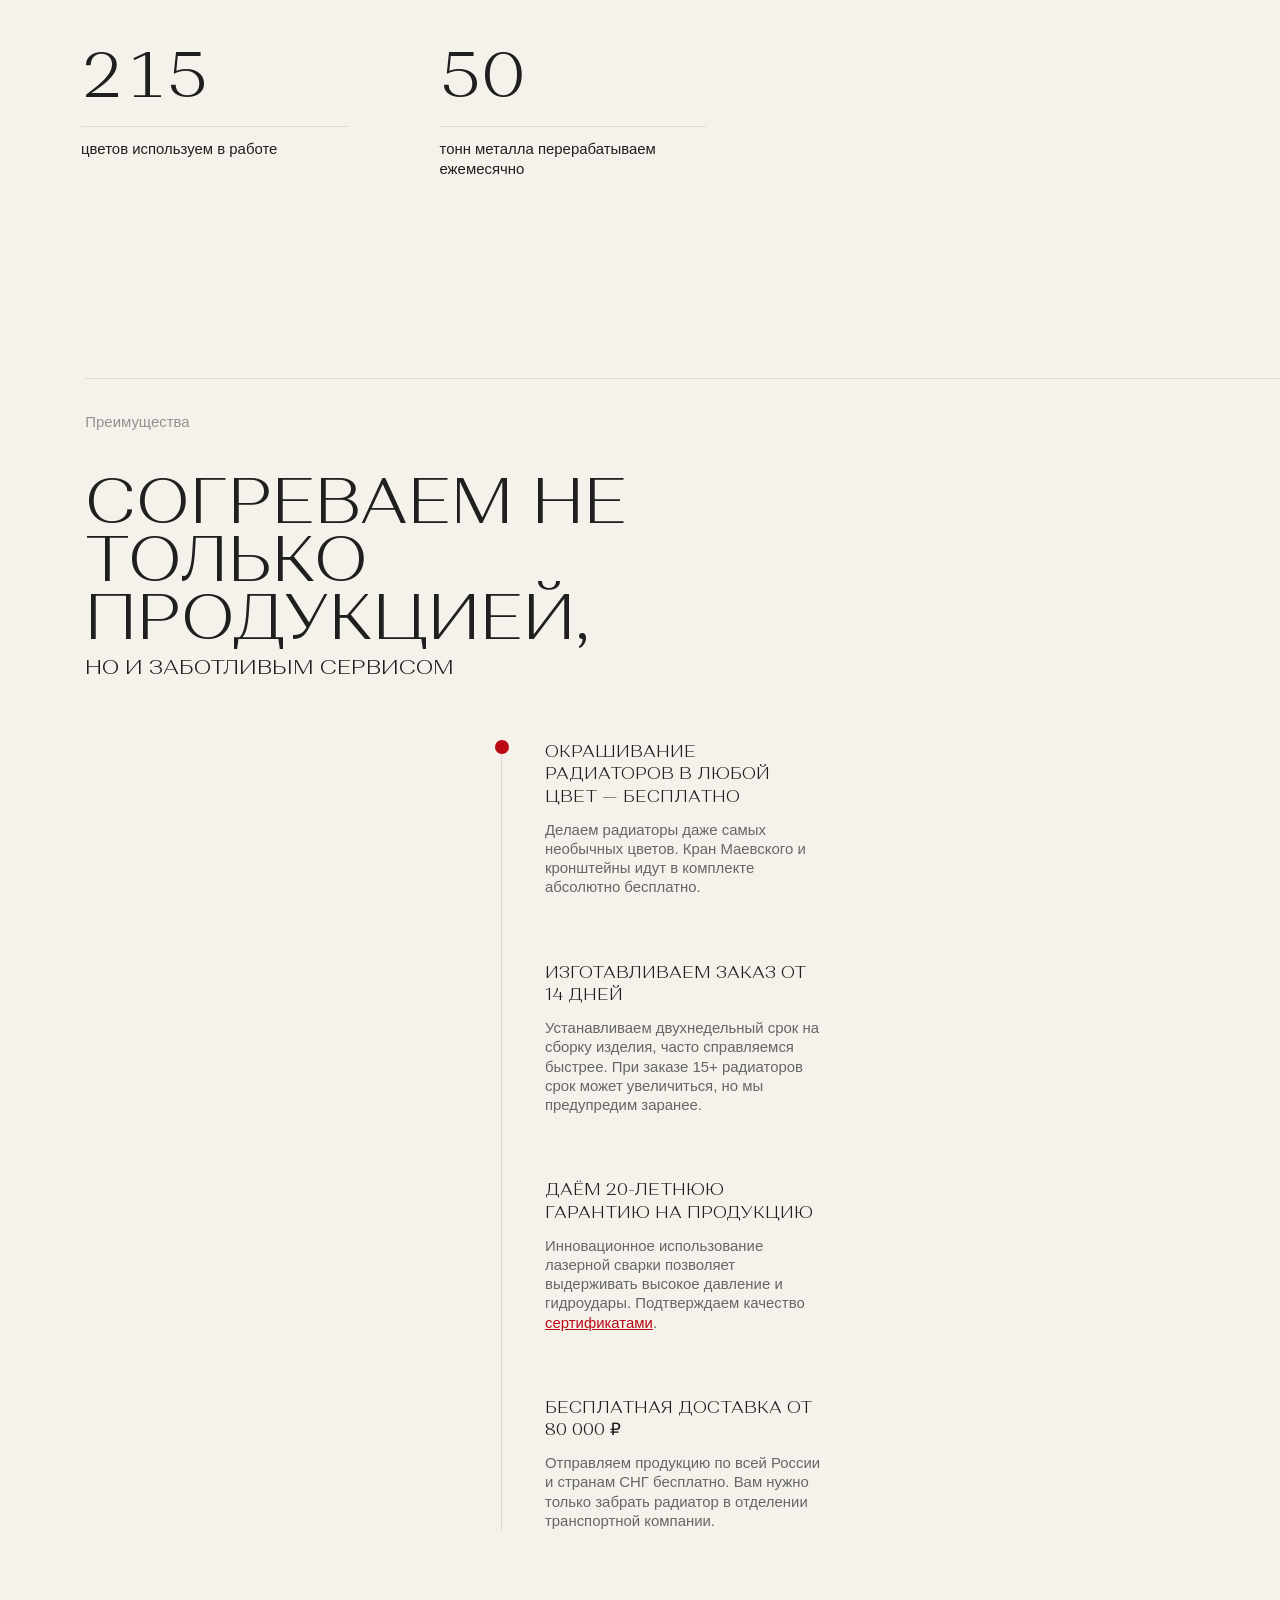
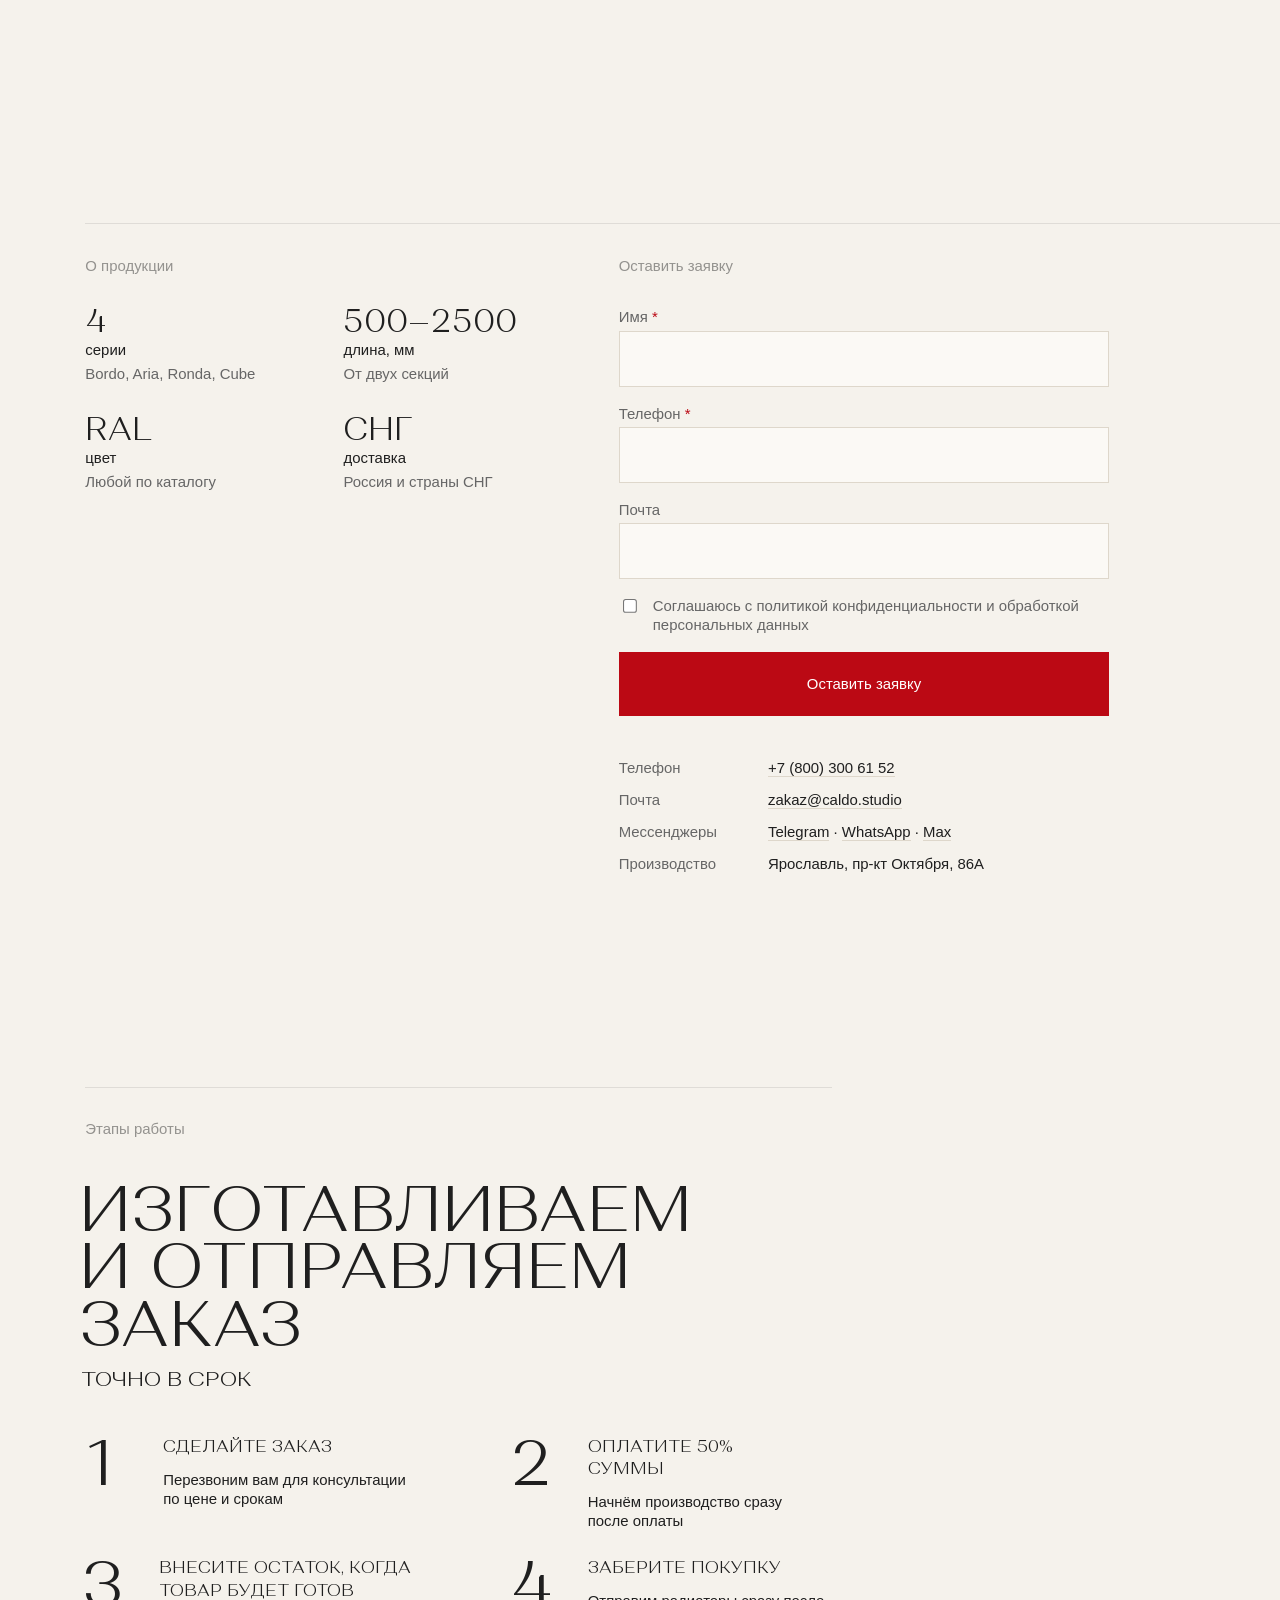
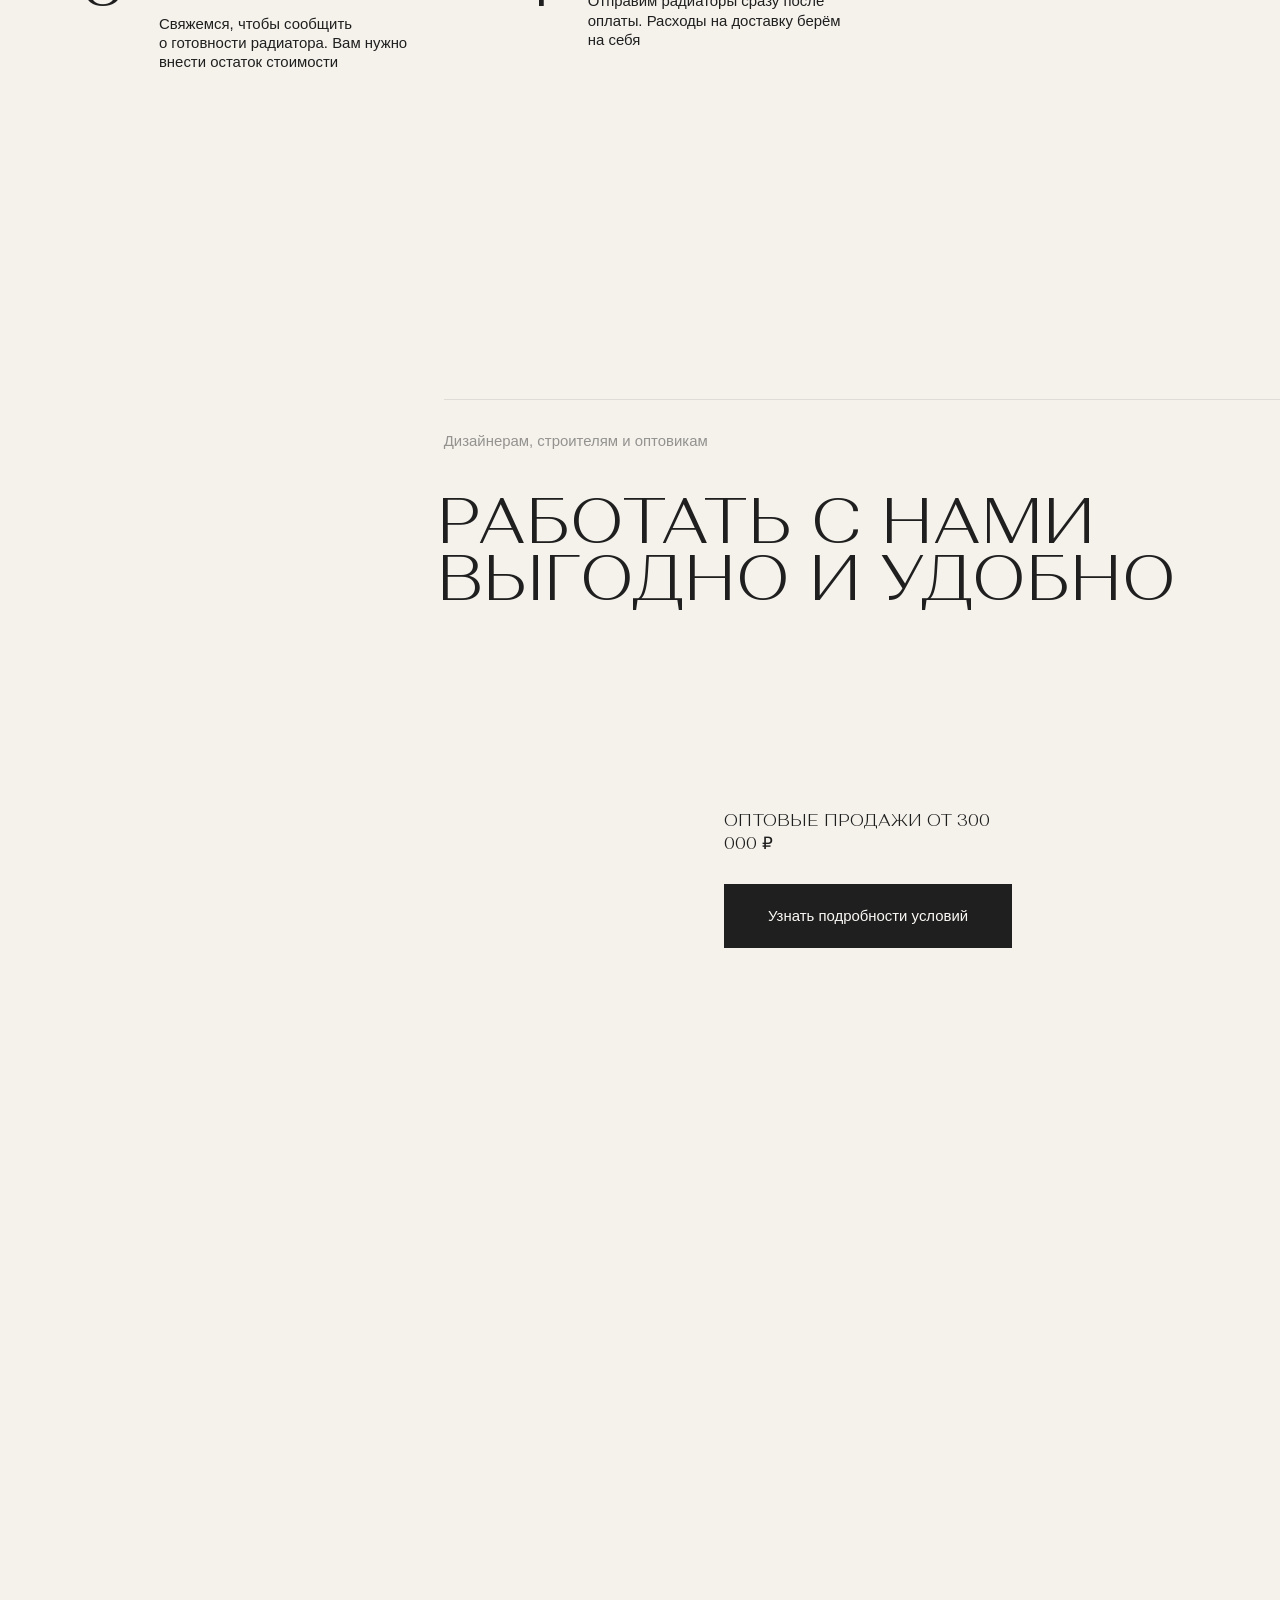
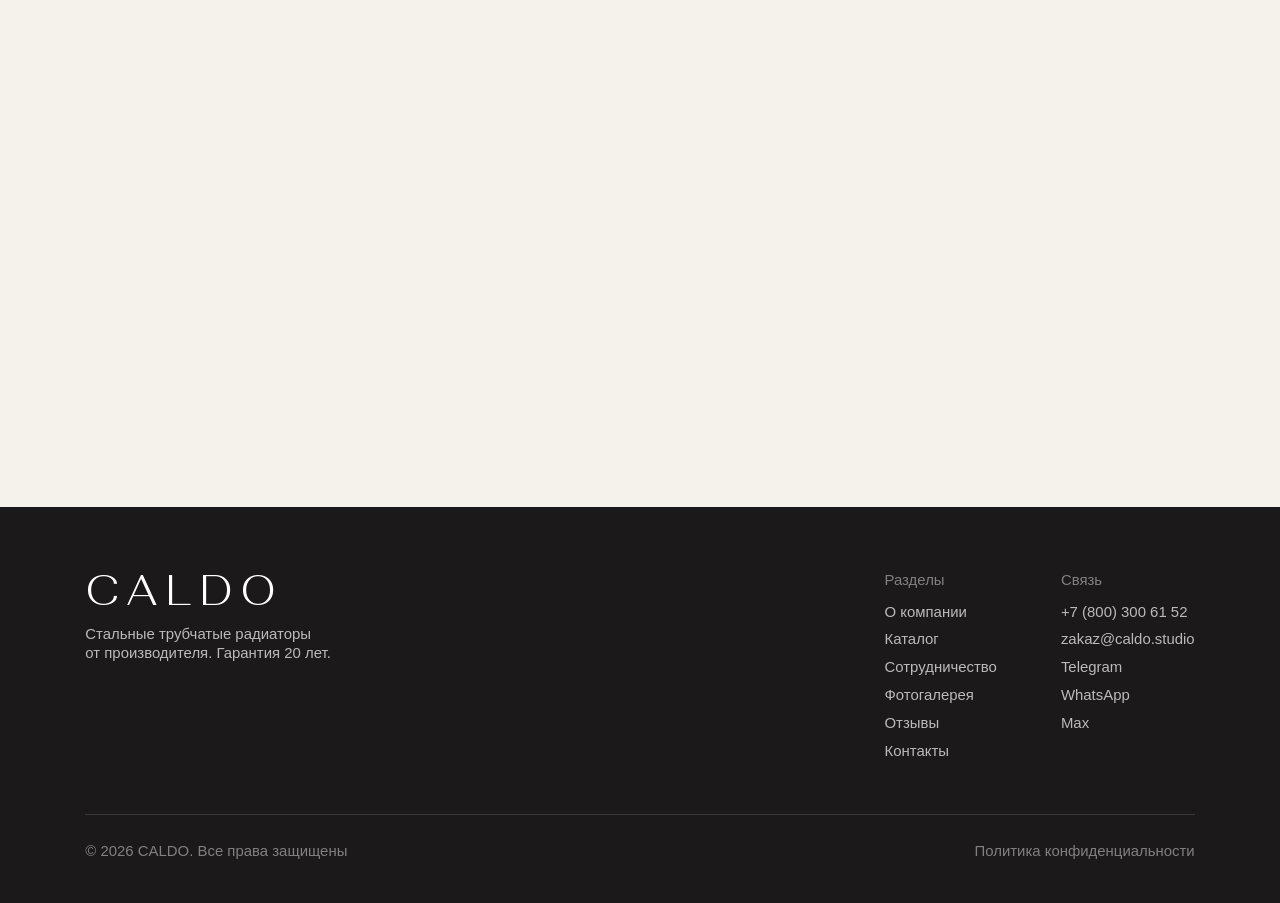
==== commit c273d76e: "Убран дубль разделителя" ====
--- a/index.html
+++ b/index.html
@@ -12,7 +12,7 @@
 <link rel="preconnect" href="https://static.tildacdn.com" crossorigin>
 <link rel="stylesheet" href="https://static.tildacdn.com/css/fonts-tildasans.css" media="print" onload="this.media='all'">
 <noscript><link rel="stylesheet" href="https://static.tildacdn.com/css/fonts-tildasans.css"></noscript>
-<link rel="stylesheet" href="assets/site.css?v=60">
+<link rel="stylesheet" href="assets/site.css?v=61">
 </head>
 
 <body>
@@ -407,6 +407,6 @@
   </div>
 </footer>
 
-<script src="assets/site.js?v=60"></script>
+<script src="assets/site.js?v=61"></script>
 </body>
 </html>
--- a/assets/site.css
+++ b/assets/site.css
@@ -416,6 +416,11 @@
   margin-bottom: 31px;          /* ДС: надзаголовок на 81 */
 }
 #about > .shell::before { content: none; }
+/* Если у первого блока секции есть своя линия, разделитель секции
+   рисует вторую такую же прямо под ней — как было в «Сотрудничестве»
+   над «Преимуществами». Оставляем одну. */
+.section:has(> .shell > .rule:first-child) > .shell::before,
+.section:has(> .shell > *:first-child > .rule:first-child) > .shell::before { content: none; }
 #about { padding-top: 0; }   /* артборд сам держит вертикаль от нуля */
 
 .section__head {
